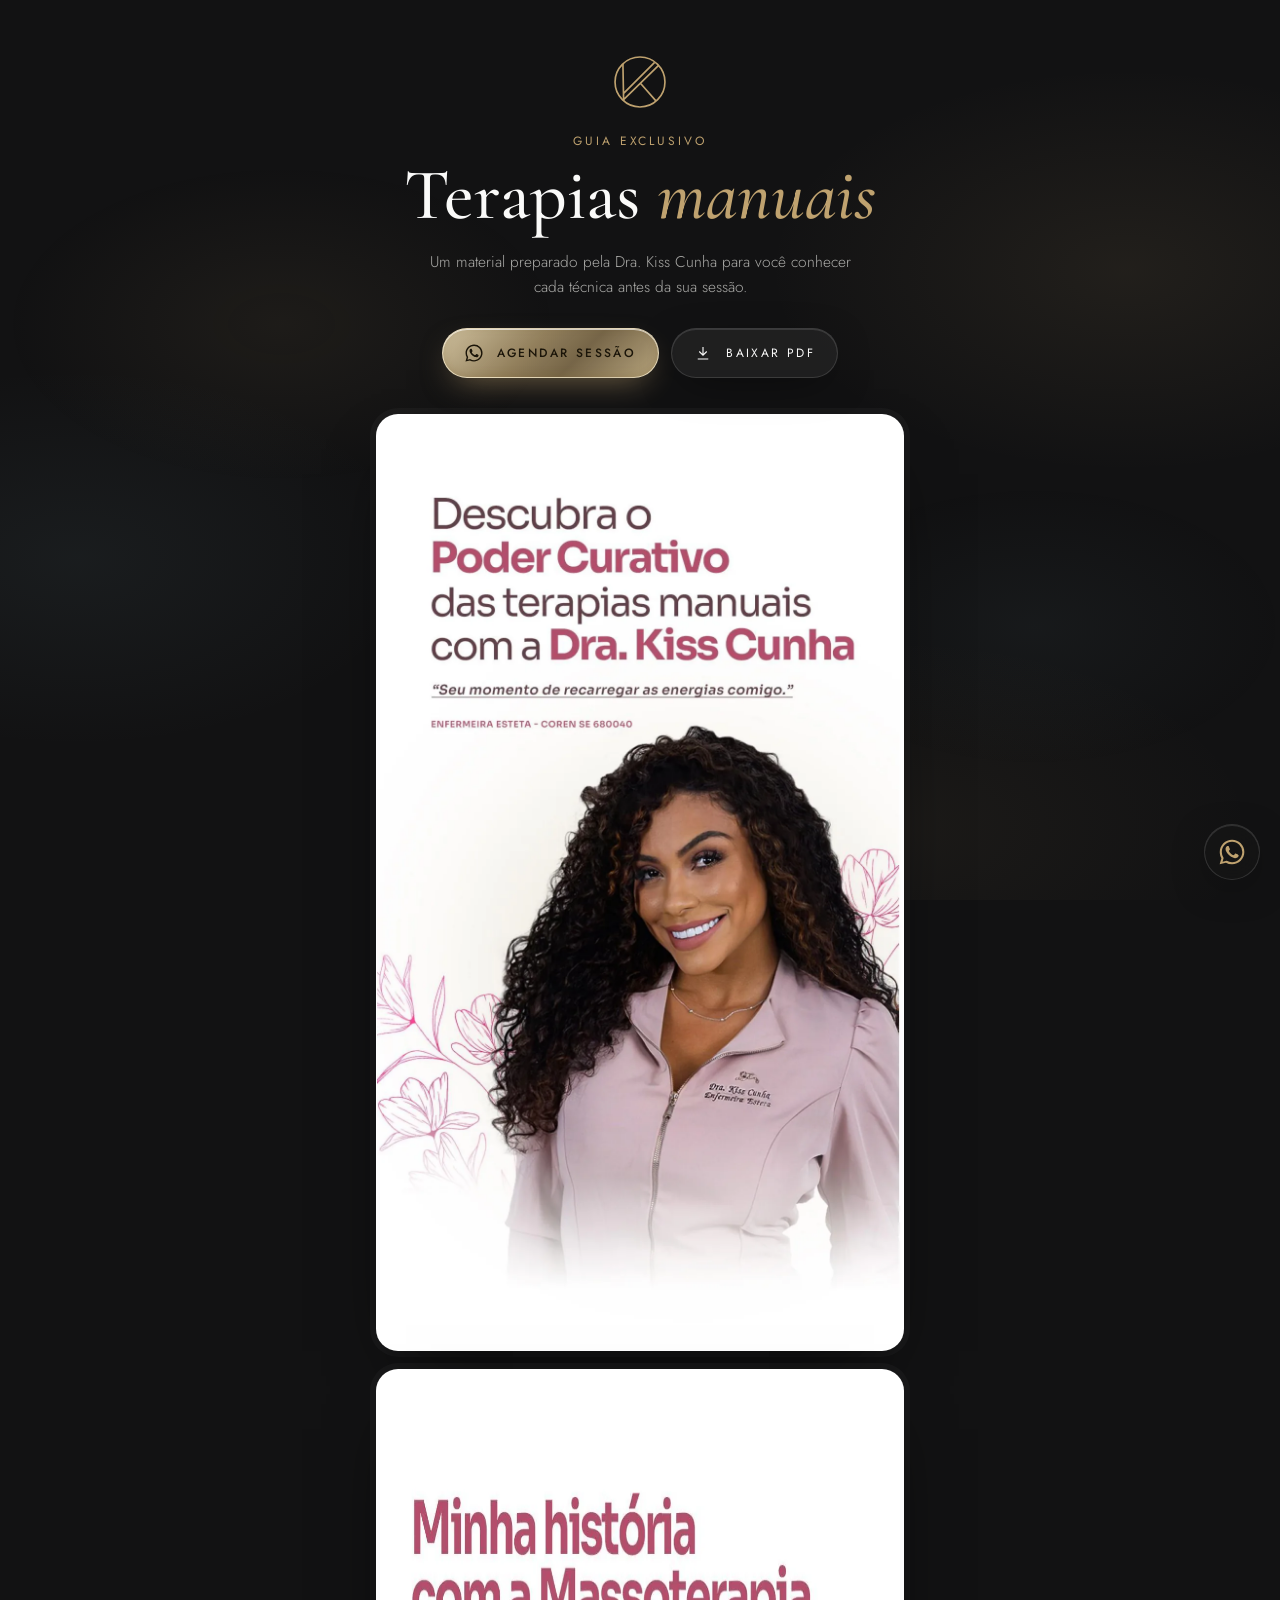
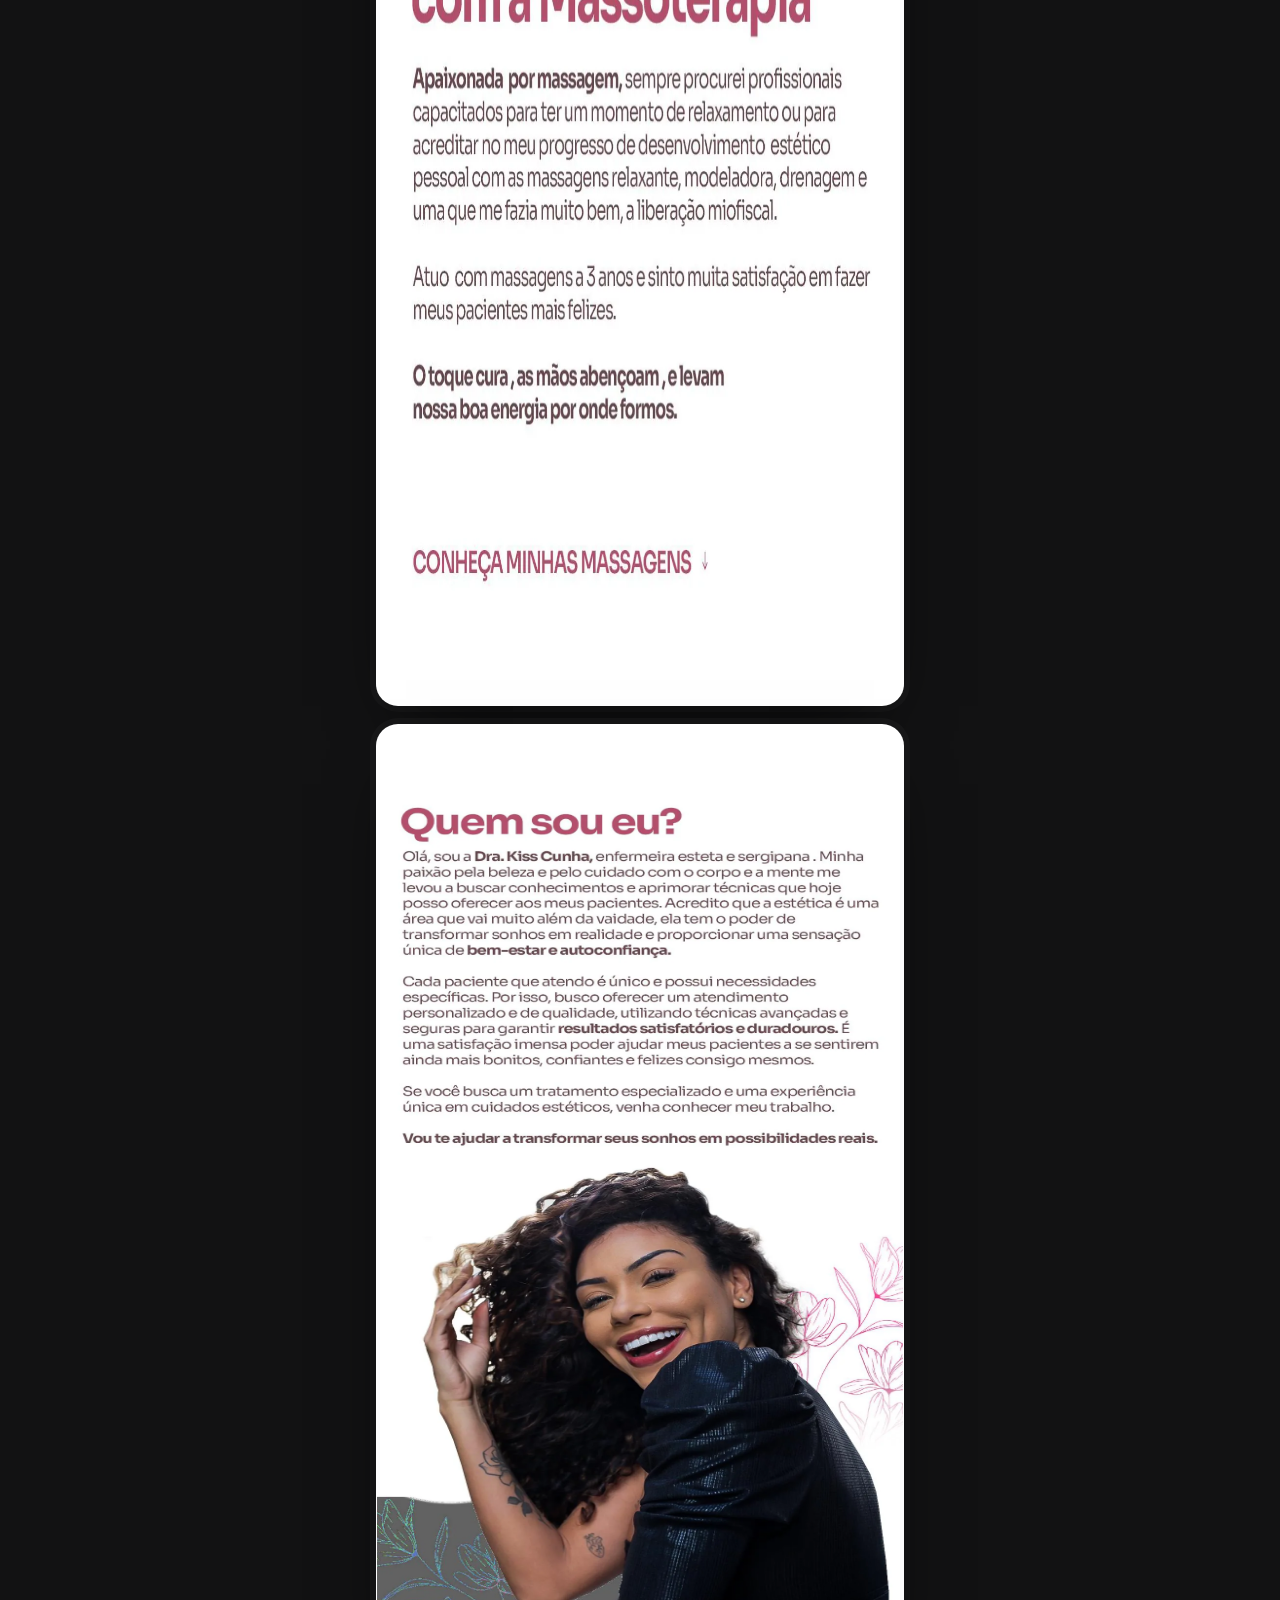
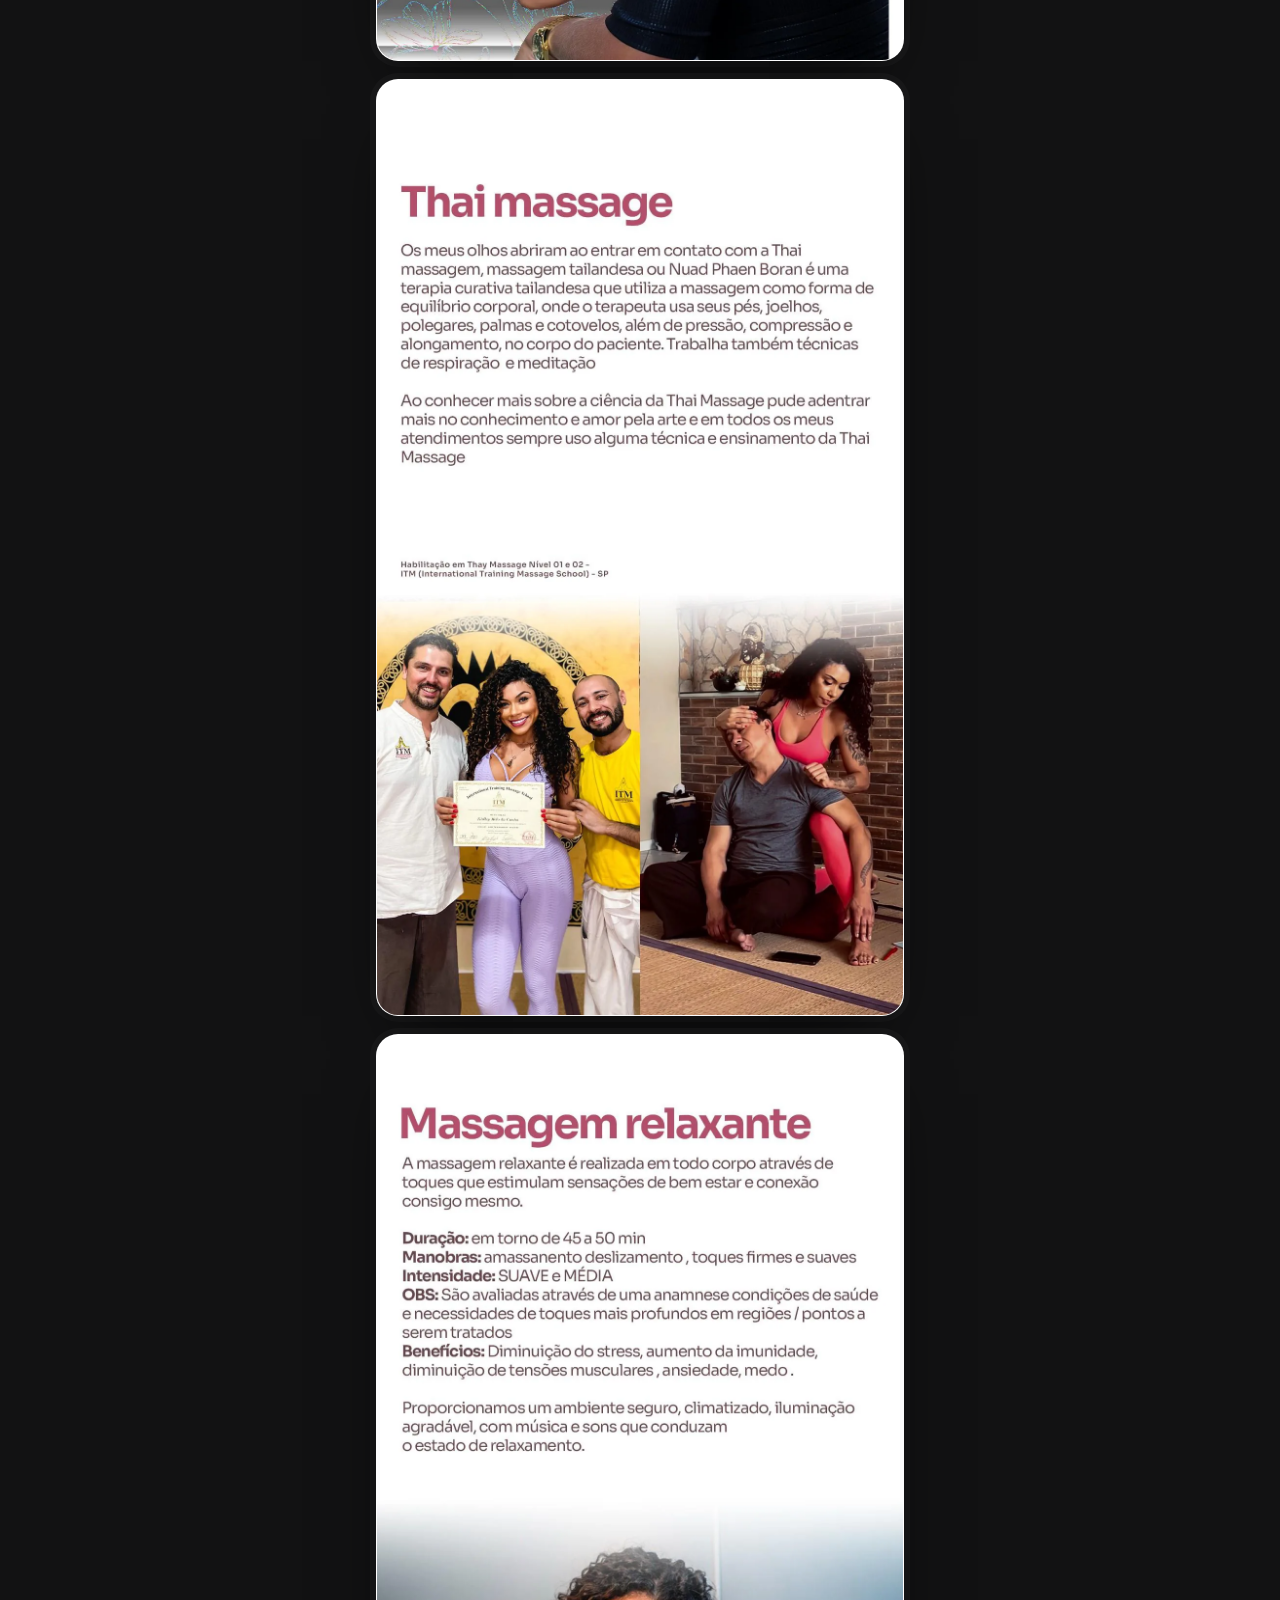
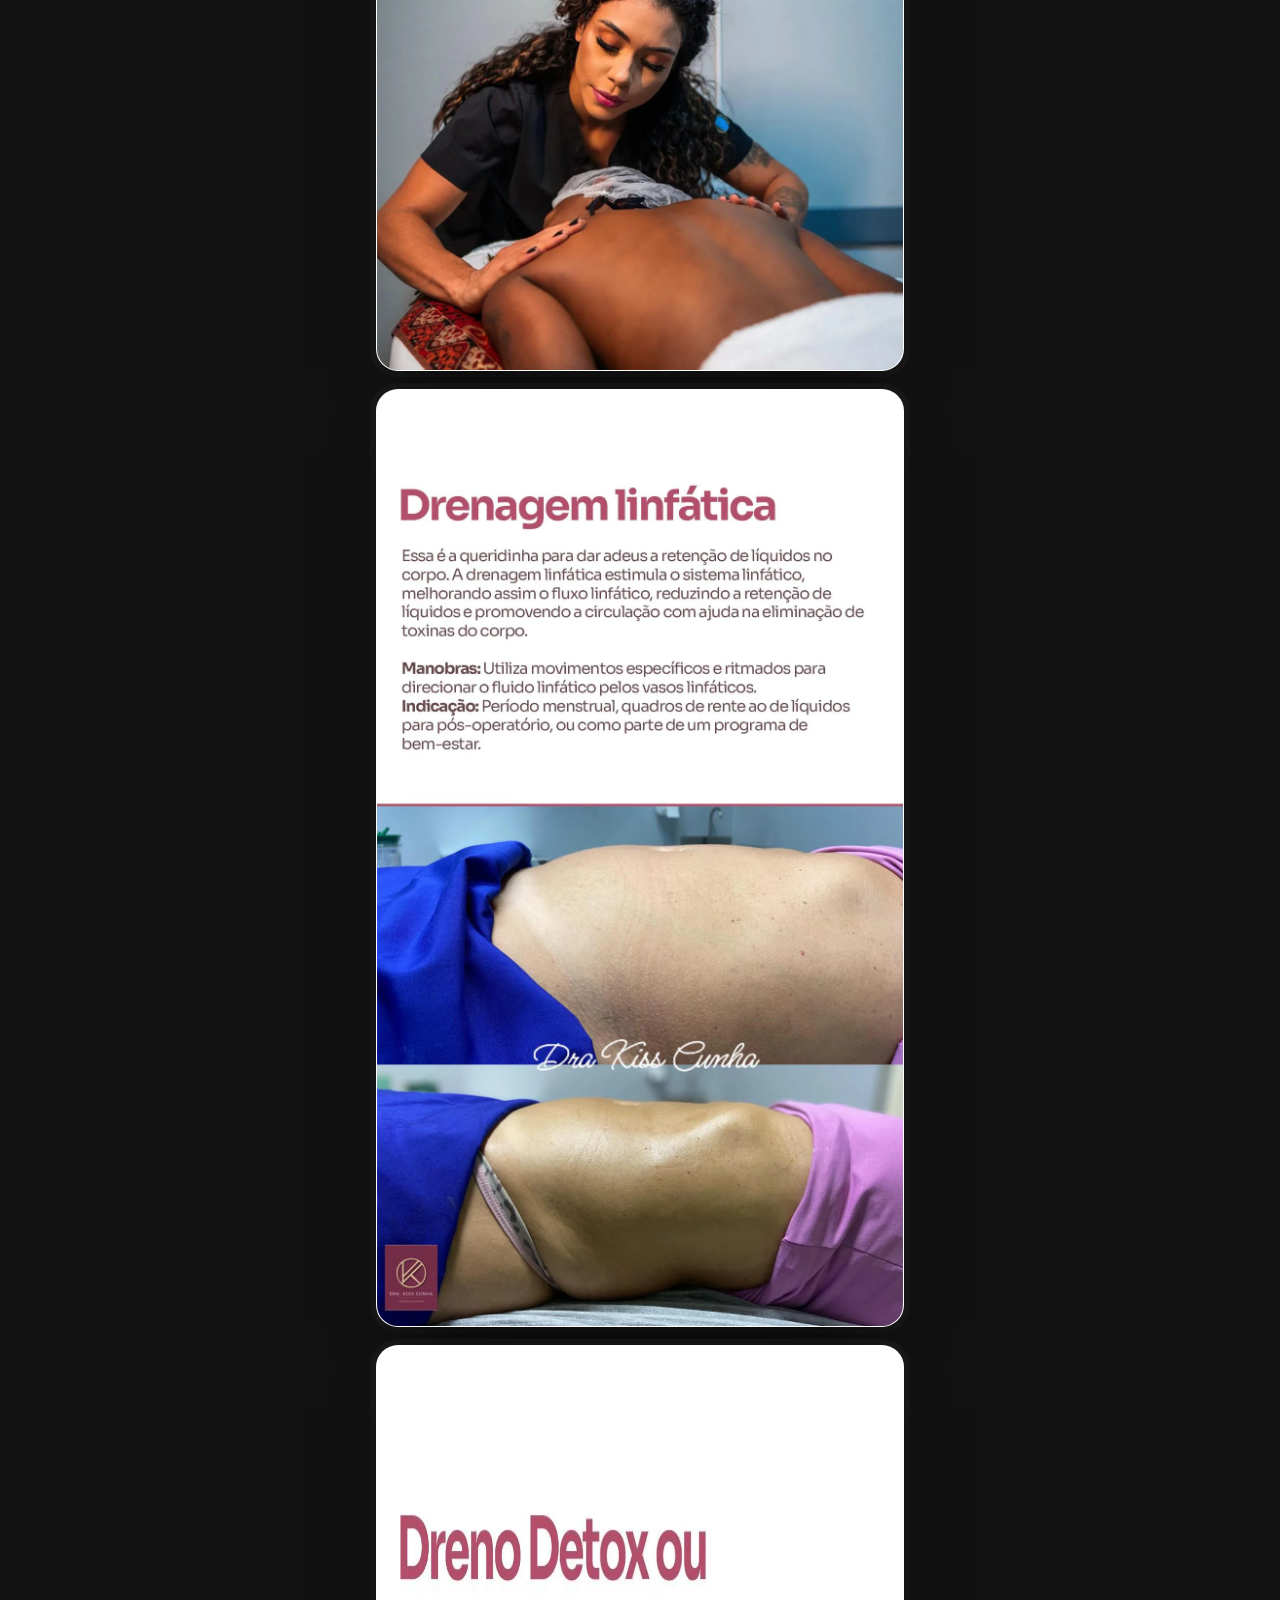
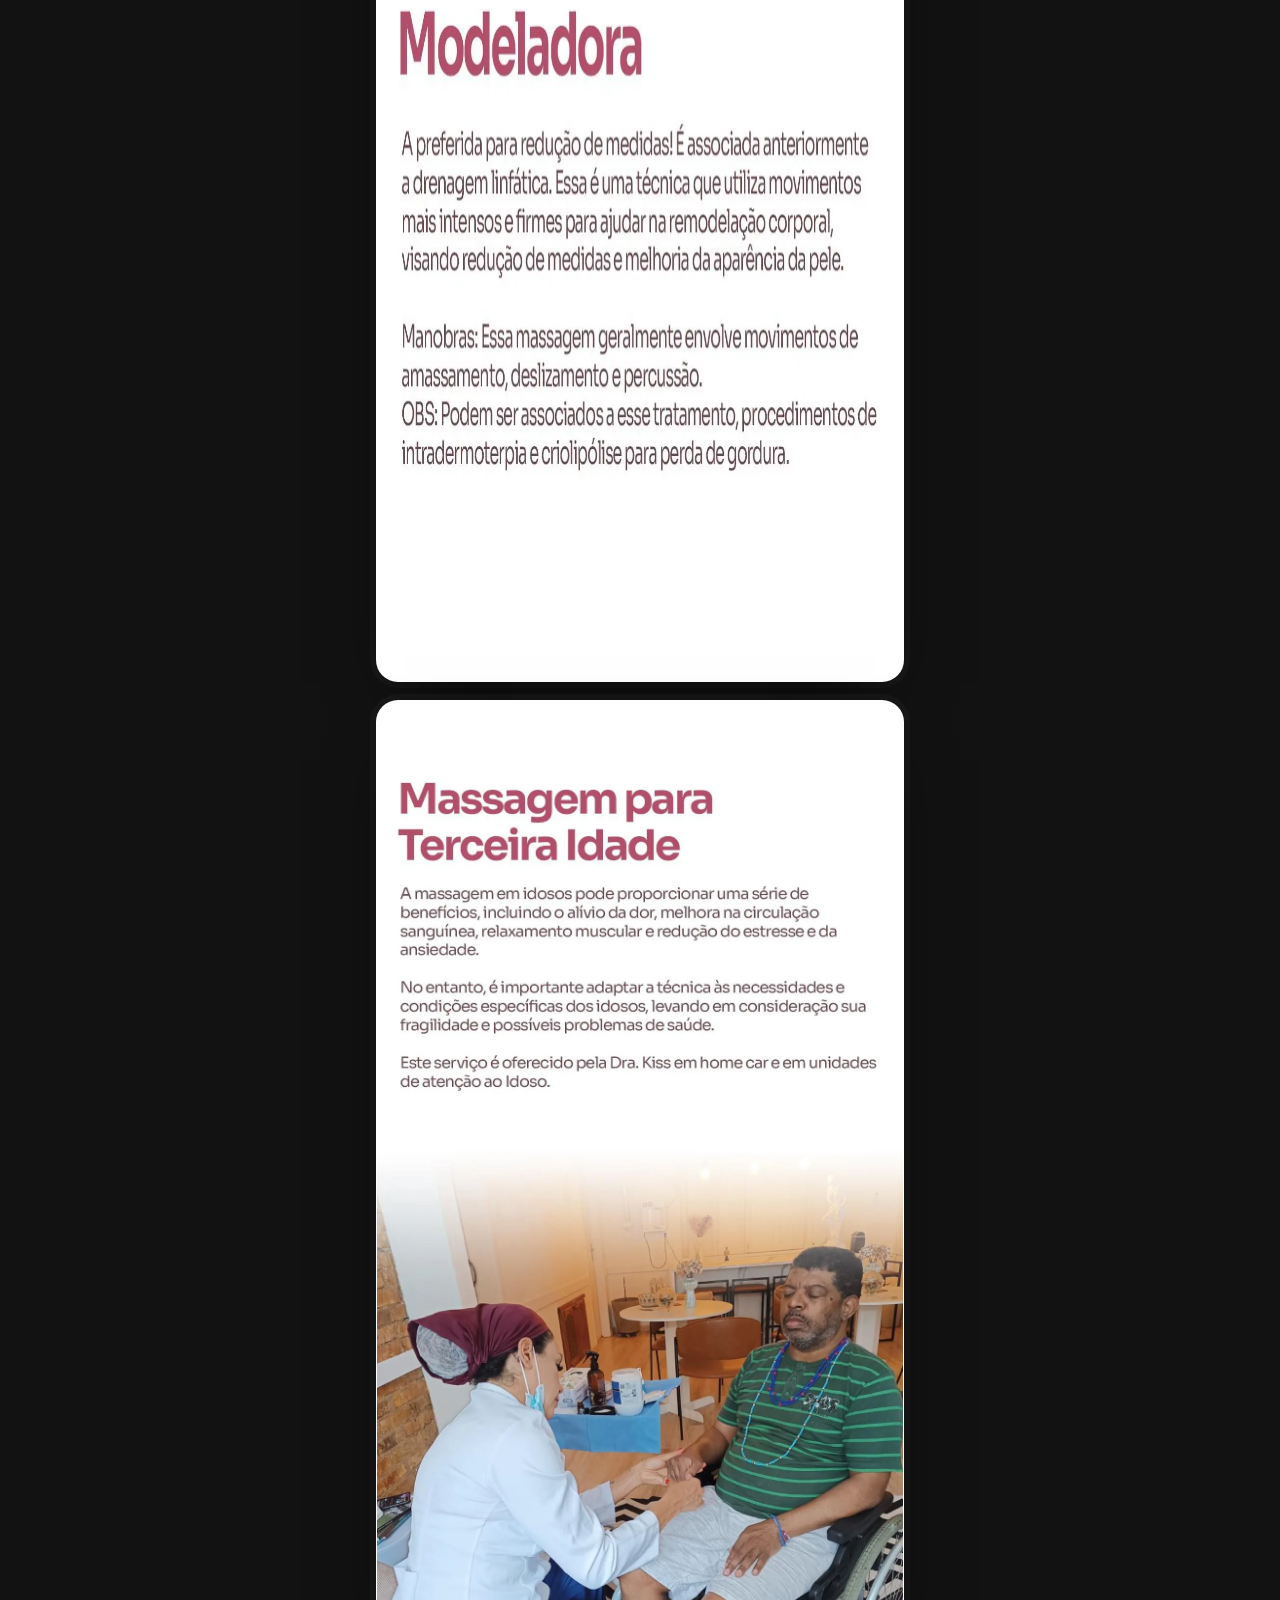
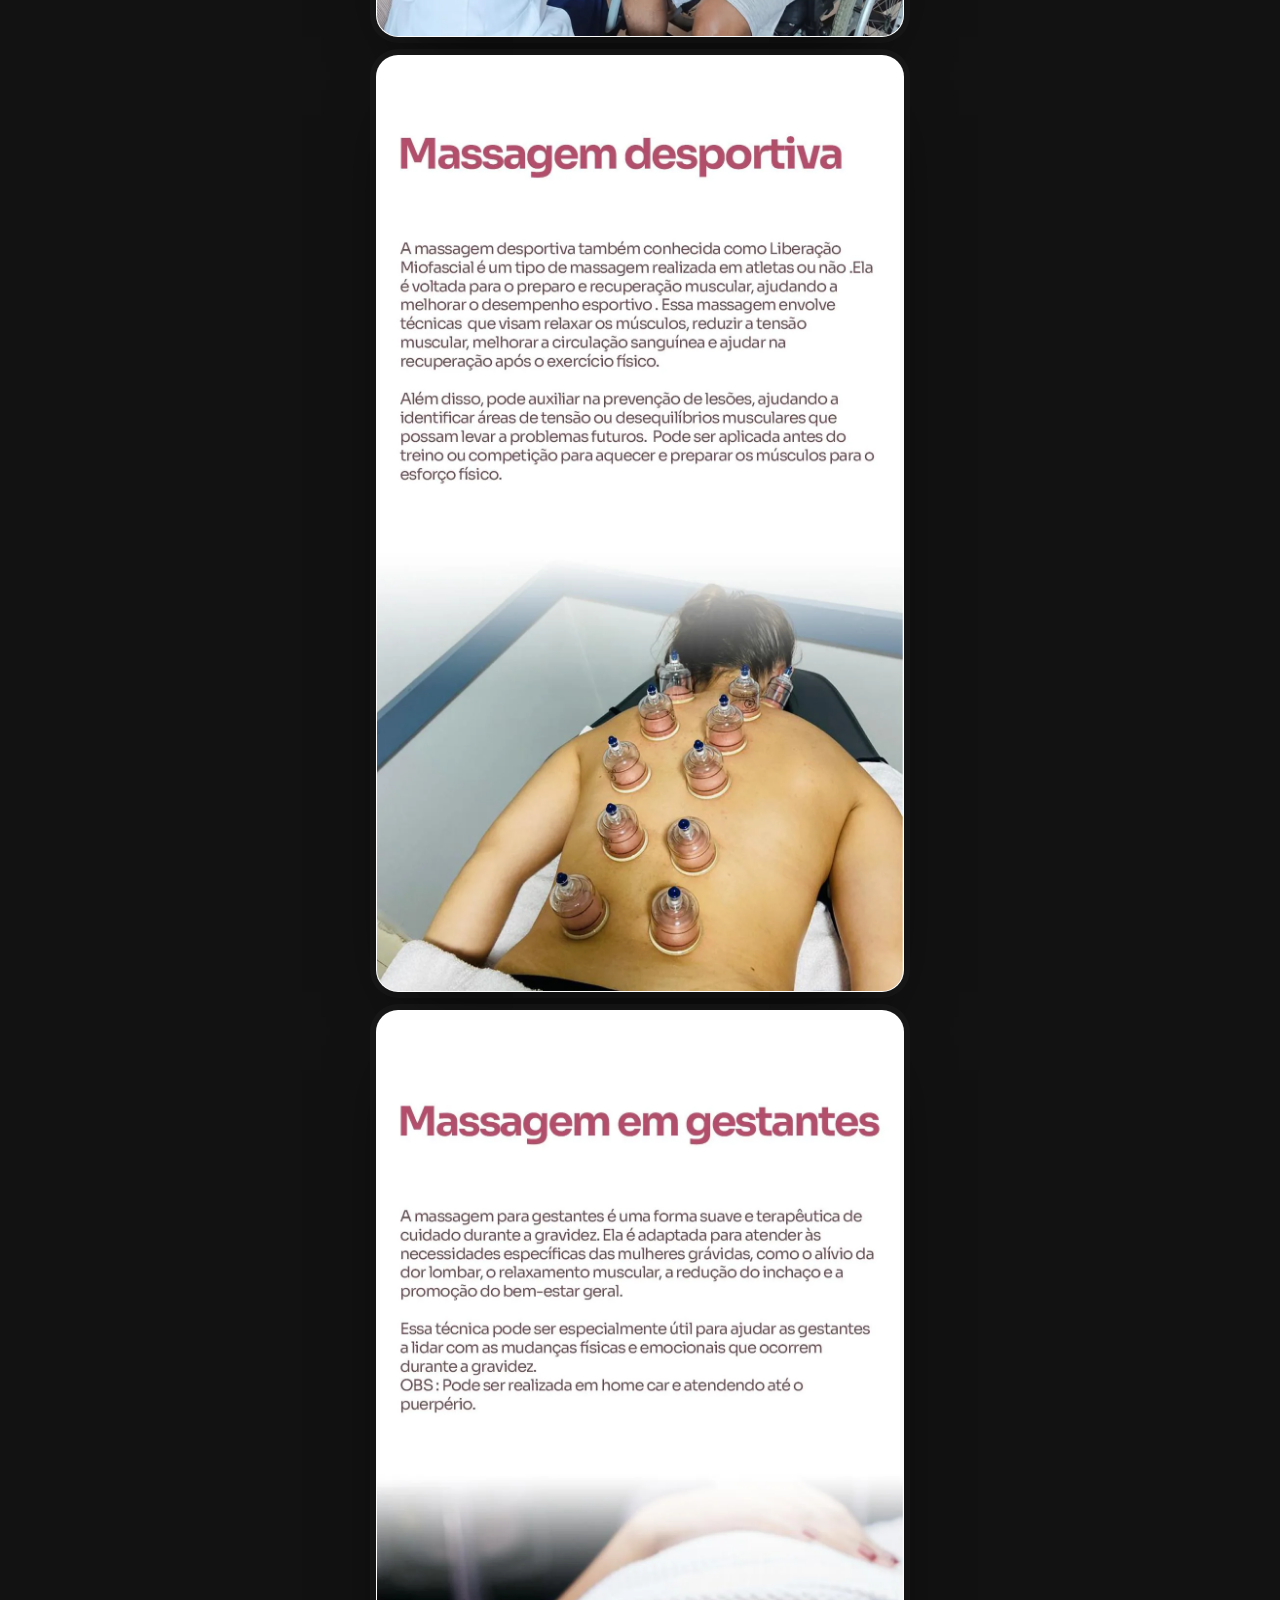
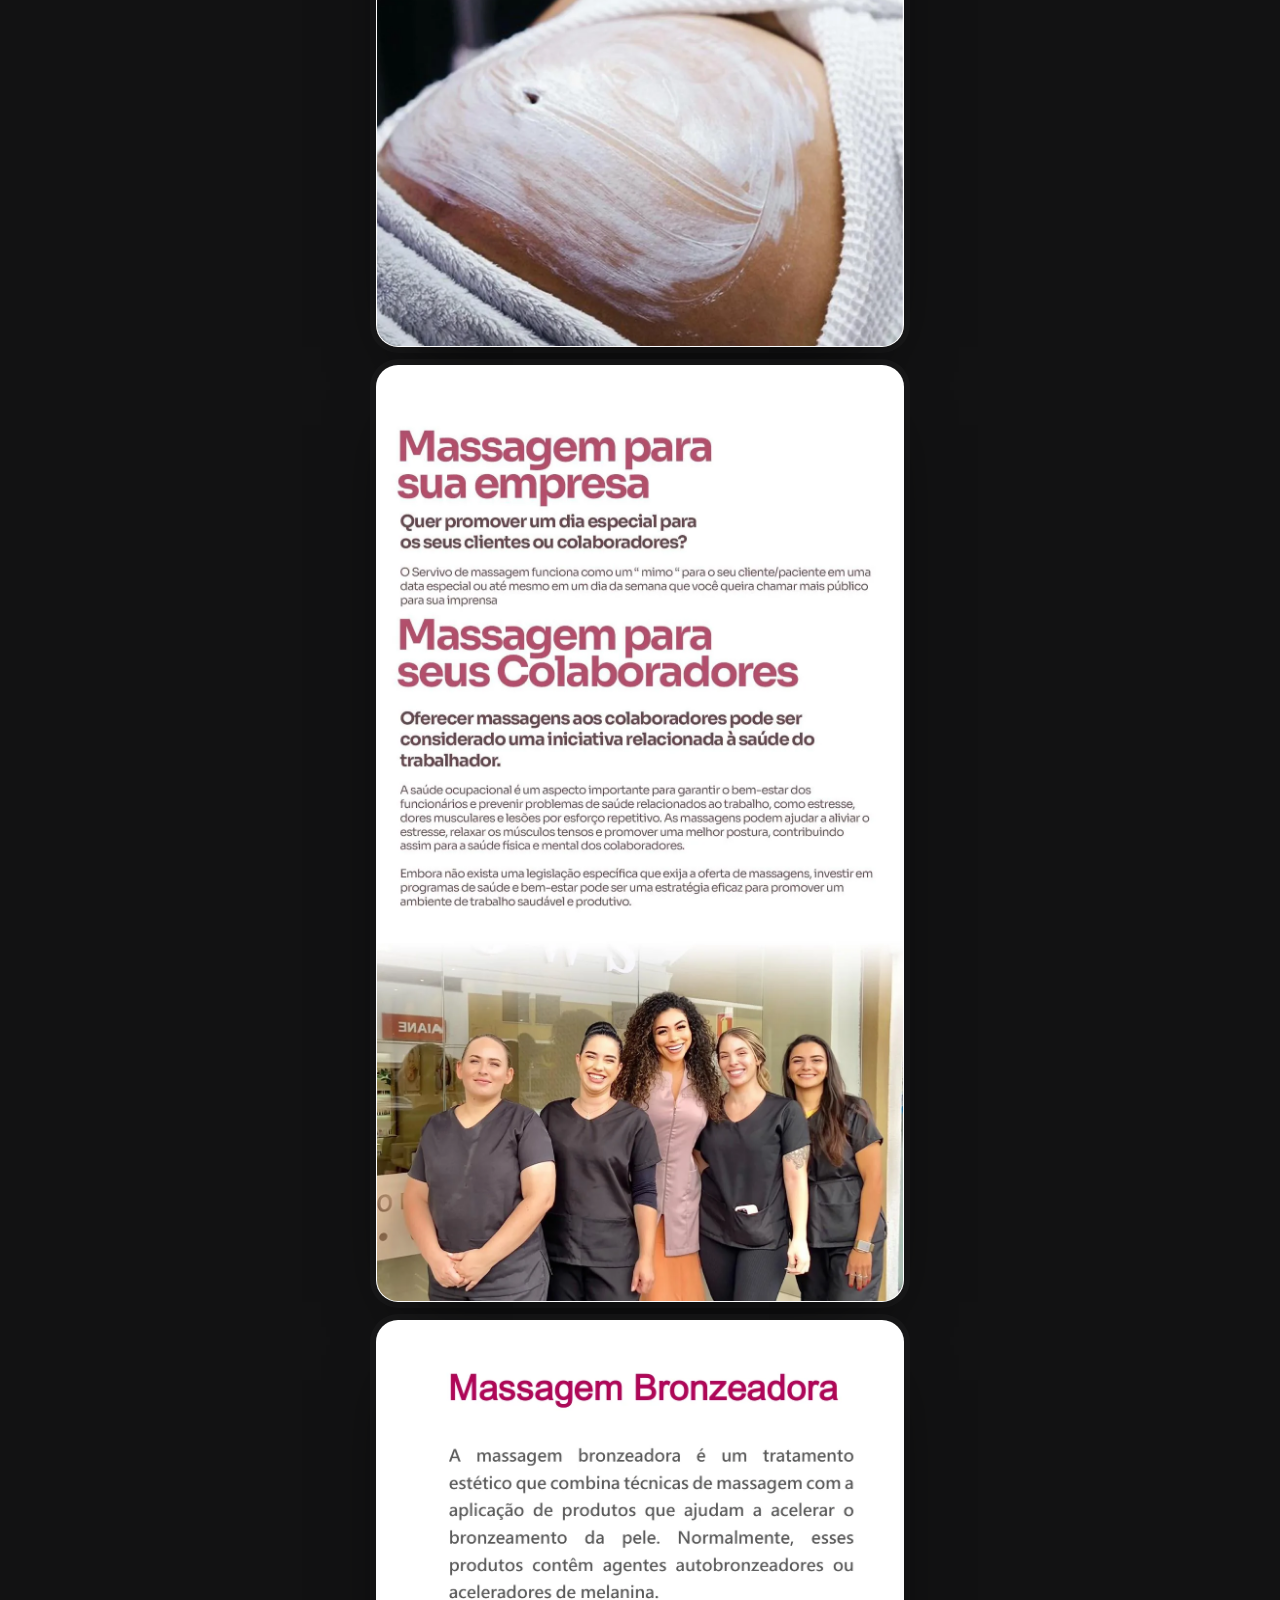
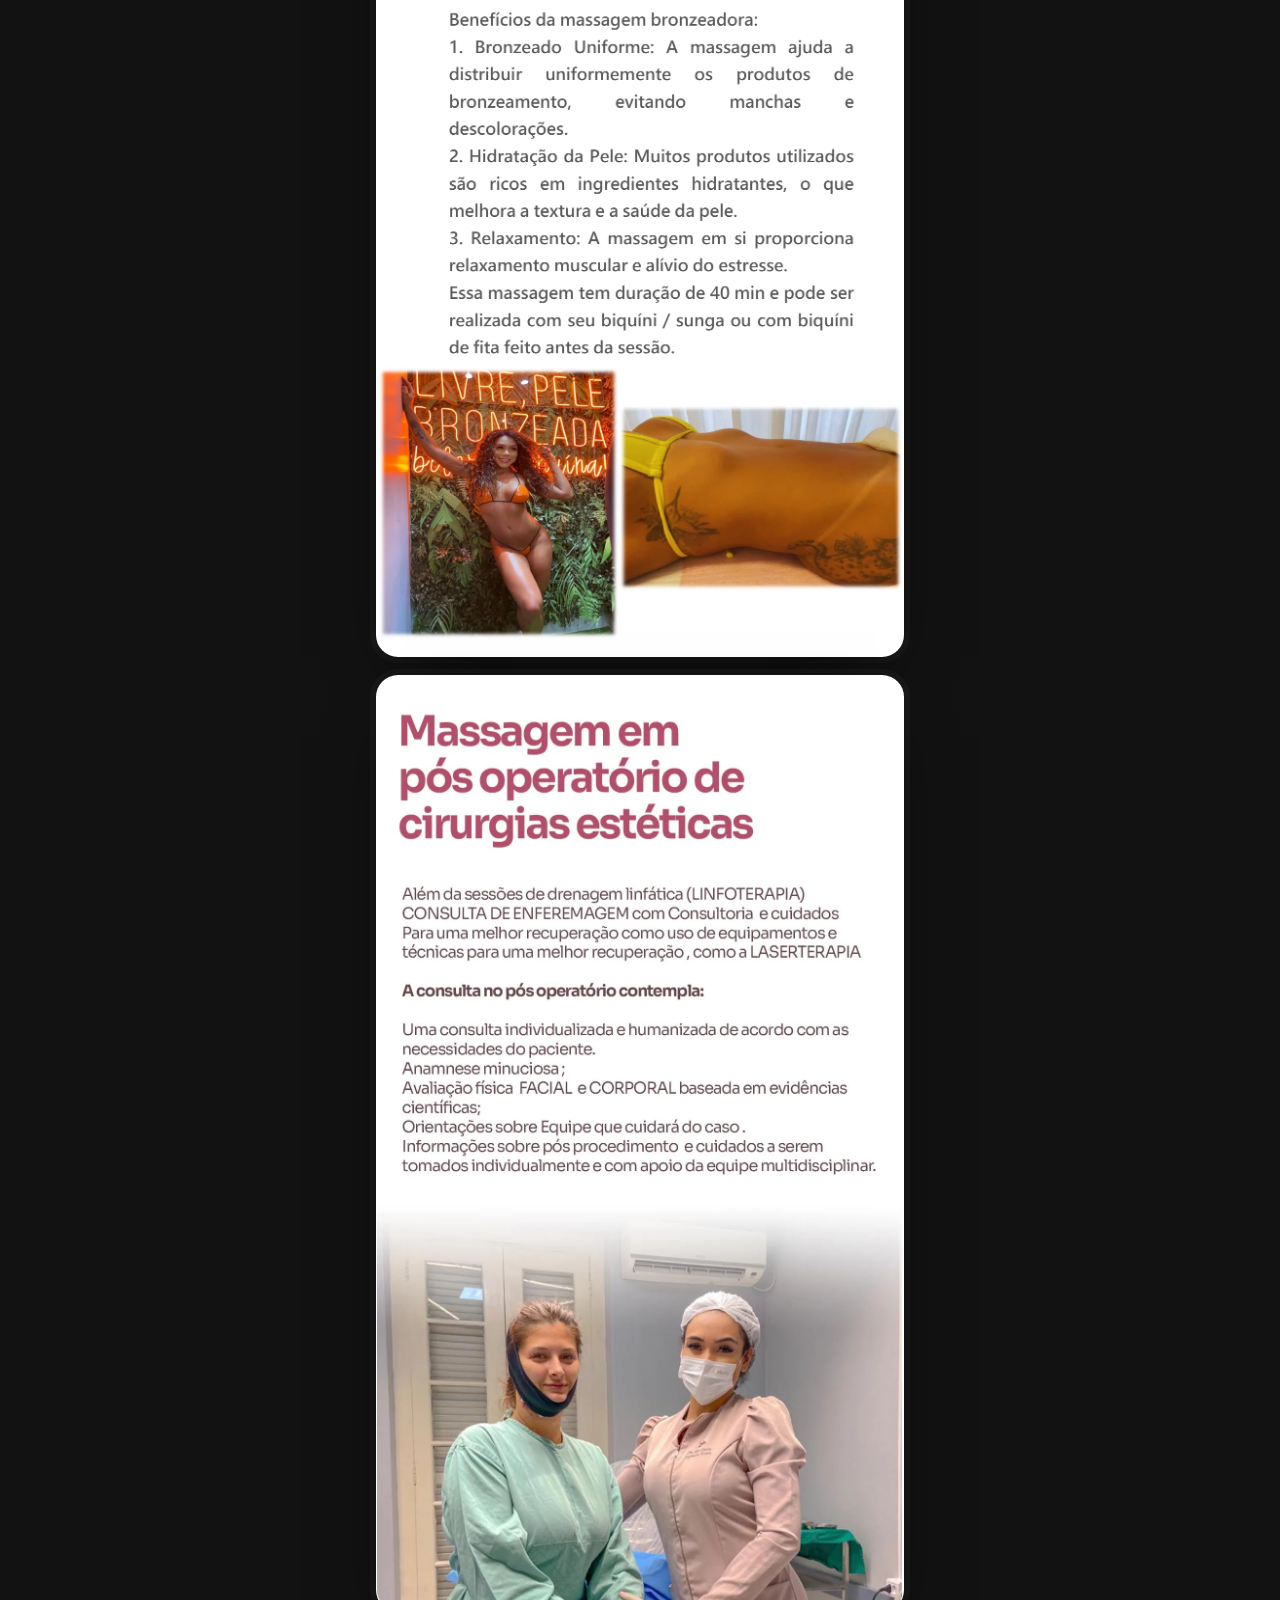
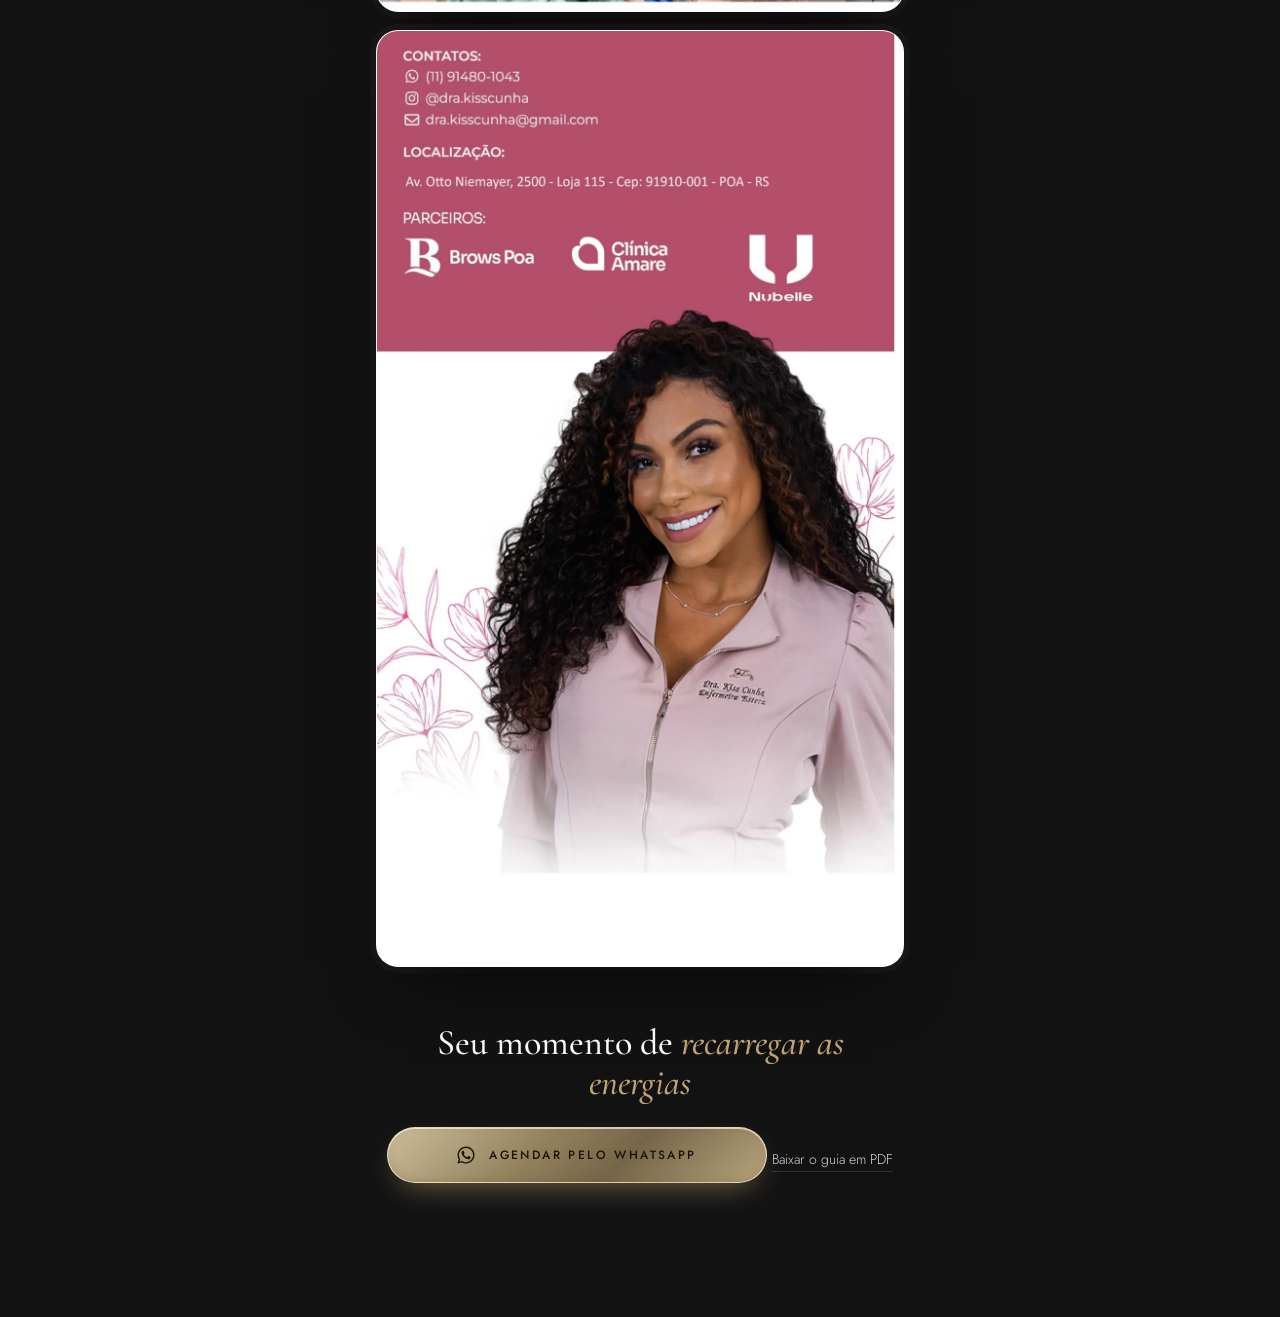
==== guia-terapias-s8estc/index.html @ c0617e52 "Página reservada do guia de terapias manuais, com capa própria para WhatsApp Co-Authored-By: Claude " ====
<!doctype html>
<html lang="pt-BR">
<head>
  <meta charset="utf-8">
  <meta name="viewport" content="width=device-width, initial-scale=1">
  <!-- Página reservada: só quem recebe o link acessa. Não aparece no menu nem no Google. -->
  <meta name="robots" content="noindex, nofollow, noarchive">
  <title>Terapias manuais | Dra. Kiss Cunha</title>
  <meta name="description" content="Guia exclusivo de terapias manuais da Dra. Kiss Cunha.">
  <meta name="theme-color" content="#121213">
  <meta property="og:type" content="article">
  <meta property="og:site_name" content="Dra. Kiss Cunha">
  <meta property="og:title" content="Terapias manuais · Guia exclusivo">
  <meta property="og:description" content="Descubra o poder curativo das terapias manuais com a Dra. Kiss Cunha.">
  <meta property="og:image" content="https://sttudioonze-sketch.github.io/kiss-cunha/guia-terapias-s8estc/capa-whatsapp.jpg">
  <meta property="og:image:width" content="1200">
  <meta property="og:image:height" content="630">
  <meta property="og:url" content="https://sttudioonze-sketch.github.io/kiss-cunha/guia-terapias-s8estc/">
  <meta property="og:locale" content="pt_BR">
  <meta name="twitter:card" content="summary_large_image">
  <link rel="icon" href="../img/icones/favicon.svg" type="image/svg+xml">
  <link rel="icon" href="../favicon.ico" sizes="any">
  <link rel="apple-touch-icon" href="../img/icones/apple-touch-icon.png">
  <link rel="preconnect" href="https://fonts.googleapis.com">
  <link rel="preconnect" href="https://fonts.gstatic.com" crossorigin>
  <link href="https://fonts.googleapis.com/css2?family=Cormorant+Garamond:ital,wght@0,500;1,500&family=Six+Caps&family=Jost:wght@300;400;500&display=swap" rel="stylesheet">
  <link rel="stylesheet" href="../css/site.css">
  <link rel="stylesheet" href="../css/guia.css">
</head>
<body class="guia">

<svg width="0" height="0" style="position:absolute" aria-hidden="true">
  <symbol id="k" viewBox="0 0 375 375" fill="none" stroke="currentColor">
    <circle cx="187.5" cy="187.5" r="180" stroke-width="12"/>
    <path stroke-width="12" d="m64.366 57.382 4.993 267.695M293.082 45.348 69.31 269.856M321.614 67.19 69.313 314.754m121.293-118.767 113.242 129.098"/>
  </symbol>
  <symbol id="wa" viewBox="0 0 24 24"><path fill="currentColor" d="M17.47 14.38c-.3-.15-1.75-.86-2.02-.96-.27-.1-.47-.15-.67.15-.2.3-.77.96-.94 1.16-.17.2-.35.22-.64.07-.3-.15-1.25-.46-2.38-1.47-.88-.78-1.47-1.75-1.64-2.05-.17-.3-.02-.46.13-.6.13-.14.3-.35.44-.52.15-.18.2-.3.3-.5.1-.2.05-.37-.02-.52-.08-.15-.67-1.6-.92-2.2-.24-.58-.49-.5-.67-.5h-.57c-.2 0-.52.07-.8.37-.27.3-1.04 1.02-1.04 2.48 0 1.46 1.07 2.88 1.21 3.08.15.2 2.1 3.2 5.08 4.49.71.3 1.26.49 1.7.63.71.22 1.36.19 1.87.12.57-.09 1.75-.72 2-1.41.25-.7.25-1.29.17-1.41-.07-.13-.27-.2-.57-.35M12.05 21.5h-.01a9.4 9.4 0 0 1-4.8-1.32l-.34-.2-3.57.94.95-3.48-.22-.36A9.4 9.4 0 0 1 2.6 12.05C2.6 6.85 6.84 2.6 12.05 2.6c2.52 0 4.89.99 6.67 2.77a9.37 9.37 0 0 1 2.76 6.68c0 5.2-4.24 9.45-9.43 9.45m8.03-17.48A11.3 11.3 0 0 0 12.05.7C5.8.7.7 5.8.7 12.05c0 2 .52 3.95 1.52 5.67L.6 23.4l5.8-1.52a11.3 11.3 0 0 0 5.64 1.44h.01c6.25 0 11.35-5.1 11.35-11.35 0-3.03-1.18-5.88-3.32-8.03"/></symbol>
  <symbol id="baixar" viewBox="0 0 24 24" fill="none" stroke="currentColor" stroke-width="1.5"><path d="M12 4v11m-5-5 5 5 5-5M5 20h14"/></symbol>
</svg>

<main class="gd">
  <header class="gd-topo">
    <svg class="gd-topo__k"><use href="#k"/></svg>
    <p class="kicker">Guia exclusivo</p>
    <h1 class="gd-titulo">Terapias <em>manuais</em></h1>
    <p class="gd-sub">Um material preparado pela Dra. Kiss Cunha para você conhecer cada técnica antes da sua sessão.</p>
    <div class="gd-acoes">
      <a class="btn-linha btn-ouro" href="#" data-wa="gostaria de agendar uma sessão de terapia manual"><svg><use href="#wa"/></svg>Agendar sessão</a>
      <a class="btn-linha" href="terapias-manuais-dra-kiss-cunha.pdf" download><svg><use href="#baixar"/></svg>Baixar PDF</a>
    </div>
  </header>

  <section class="gd-paginas" aria-label="Guia de terapias manuais">
    <figure class="gd-pag"><img src="paginas/p01.webp" width="1080" height="1920" alt="Capa: Descubra o poder curativo das terapias manuais com a Dra. Kiss Cunha"></figure>
    <figure class="gd-pag"><img src="paginas/p02.webp" width="1080" height="1920" loading="lazy" alt="Minha história com a massoterapia"></figure>
    <figure class="gd-pag"><img src="paginas/p03.webp" width="1080" height="1920" loading="lazy" alt="Quem sou eu"></figure>
    <figure class="gd-pag"><img src="paginas/p04.webp" width="1080" height="1920" loading="lazy" alt="Thai massage"></figure>
    <figure class="gd-pag"><img src="paginas/p05.webp" width="1080" height="1920" loading="lazy" alt="Massagem relaxante"></figure>
    <figure class="gd-pag"><img src="paginas/p06.webp" width="1080" height="1920" loading="lazy" alt="Drenagem linfática"></figure>
    <figure class="gd-pag"><img src="paginas/p07.webp" width="1080" height="1920" loading="lazy" alt="Dreno detox ou modeladora"></figure>
    <figure class="gd-pag"><img src="paginas/p08.webp" width="1080" height="1920" loading="lazy" alt="Massagem para terceira idade"></figure>
    <figure class="gd-pag"><img src="paginas/p09.webp" width="1080" height="1920" loading="lazy" alt="Massagem desportiva"></figure>
    <figure class="gd-pag"><img src="paginas/p10.webp" width="1080" height="1920" loading="lazy" alt="Massagem em gestantes"></figure>
    <figure class="gd-pag"><img src="paginas/p11.webp" width="1080" height="1920" loading="lazy" alt="Massagem para sua empresa e seus colaboradores"></figure>
    <figure class="gd-pag"><img src="paginas/p12.webp" width="1080" height="1920" loading="lazy" alt="Massagem bronzeadora"></figure>
    <figure class="gd-pag"><img src="paginas/p13.webp" width="1080" height="1920" loading="lazy" alt="Massagem em pós-operatório de cirurgias estéticas"></figure>
    <figure class="gd-pag"><img src="paginas/p14.webp" width="1080" height="1920" loading="lazy" alt="Contatos, localização e parceiros"></figure>
  </section>

  <footer class="gd-fim">
    <p class="gd-fim__frase">Seu momento de <em>recarregar as energias</em></p>
    <a class="btn-linha btn-ouro btn-grande" href="#" data-wa="gostaria de agendar uma sessão de terapia manual"><svg><use href="#wa"/></svg>Agendar pelo WhatsApp</a>
    <a class="gd-link" href="terapias-manuais-dra-kiss-cunha.pdf" download>Baixar o guia em PDF</a>
    <p class="gd-cred"><a href="../">Dra. Kiss Cunha</a> · Estética avançada &amp; terapias manuais</p>
  </footer>
</main>

<a class="wa-flutua" href="#" data-wa="gostaria de agendar uma sessão de terapia manual" aria-label="Agendar pelo WhatsApp"><svg><use href="#wa"/></svg></a>

<script src="../js/efeitos.js"></script>
<script>
  // WhatsApp com a mensagem de cada botão
  document.querySelectorAll("[data-wa]").forEach((a) => {
    a.href = "https://wa.me/5511914801043?text=" + encodeURIComponent("Olá Kiss, " + a.dataset.wa + "!");
    a.target = "_blank";
    a.rel = "noopener";
  });
</script>
</body>
</html>
---- css/site.css ----
:root{
  --preto:#121213;
  --preto-2:#0C0C0D;
  --carvao:#2F2F2E;
  --ouro:#BFA26F;
  --cinza:#D3D3CF;
  --off:#FAFAF9;
  --txt:rgba(211,211,207,.78);
  --linha:rgba(191,162,111,.22);
  --linha-2:rgba(211,211,207,.1);
  --display:"Cormorant Garamond",Didot,"Times New Roman",serif;
  --corpo:"Jost",system-ui,sans-serif;
  --script:"Pinyon Script",cursive;
  --gut:clamp(16px,3.4vw,56px);
  --max:1240px;
  --glass:rgba(255,255,255,.055);
  --glass-2:rgba(255,255,255,.09);
  --glass-borda:rgba(255,255,255,.13);
  --glass-brilho:inset 0 1px 0 rgba(255,255,255,.12),0 10px 40px -12px rgba(0,0,0,.55);
  --blur:blur(18px) saturate(150%);
}
*,*::before,*::after{box-sizing:border-box}
html{scroll-behavior:smooth;scroll-padding-top:80px}
html,body{margin:0}
body{overflow-x:clip}
body{background:
  radial-gradient(40% 32% at 88% 30%,rgba(191,162,111,.09),transparent 70%),
  radial-gradient(38% 30% at 6% 62%,rgba(126,165,177,.07),transparent 70%),
  radial-gradient(40% 30% at 70% 92%,rgba(191,162,111,.06),transparent 70%),
  var(--preto) fixed;background-attachment:fixed;color:var(--off);font:300 16px/1.65 var(--corpo);-webkit-font-smoothing:antialiased}
img{display:block;max-width:100%;height:auto}
a{color:inherit;text-decoration:none}
p{margin:0 0 1em}
b{font-weight:500;color:var(--off)}
h1,h2,h3,h4{margin:0;font-weight:500}
h2{font:500 clamp(38px,4.4vw,62px)/1.05 var(--display);letter-spacing:-.005em;color:var(--off);margin-bottom:26px}
h1 em,h2 em,.frase em{font-style:italic;color:var(--ouro)}
:focus-visible{outline:1px solid var(--ouro);outline-offset:4px}

.kicker{font:400 12px/1.2 var(--corpo);letter-spacing:.24em;text-transform:uppercase;color:var(--ouro);margin-bottom:20px}
.rotulo{font:500 11px/1.2 var(--corpo);letter-spacing:.22em;text-transform:uppercase;color:var(--ouro);margin:18px 0 8px}

/* botões */
.btn-linha,.btn-cheio,.pill{display:inline-flex;align-items:center;gap:14px;font:400 12px/1 var(--corpo);letter-spacing:.2em;text-transform:uppercase;
  transition:background .25s,color .25s,border-color .25s}
.btn-linha{padding:15px 22px;border:1px solid var(--linha);color:var(--off)}
.btn-linha:hover{border-color:var(--ouro);background:rgba(191,162,111,.08)}
.btn-cheio{padding:17px 26px;background:var(--ouro);color:var(--preto);font-weight:500}
.btn-cheio:hover{background:#D2B98A}
.btn-linha svg,.btn-cheio svg{width:18px;height:18px}
.pill{padding:14px 22px;border:1px solid rgba(191,162,111,.55);border-radius:999px;color:var(--off)}
.pill:hover{background:var(--ouro);color:var(--preto);border-color:var(--ouro)}
.estrela{font-size:13px;color:var(--ouro)}
.pill:hover .estrela{color:var(--preto)}
.assinatura{font:400 clamp(34px,3vw,46px)/1 var(--script);color:var(--ouro);margin:26px 0 0}

/* ---------- NAV ---------- */
.nav{position:fixed;top:0;left:0;right:0;z-index:40;transition:background .3s,border-color .3s,backdrop-filter .3s;border-bottom:1px solid transparent}
.nav.rolou{background:rgba(18,18,19,.86);backdrop-filter:blur(12px);-webkit-backdrop-filter:blur(12px);border-color:var(--linha-2)}
.nav__in{max-width:calc(var(--max) + 2*var(--gut));margin:auto;padding:16px var(--gut);display:flex;align-items:center;justify-content:space-between;gap:24px}
.marca{display:flex;align-items:center;gap:12px;color:var(--ouro)}
.marca__k{width:38px;height:38px;flex:none}
.marca__nome{font:500 20px/1 var(--display);letter-spacing:.06em;text-transform:uppercase;color:var(--off)}
.marca__nome small{display:block;font:400 10px/1.3 var(--corpo);letter-spacing:.22em;color:var(--txt);margin-top:5px}
.menu{display:flex;align-items:center;gap:34px}
.menu a:not(.btn-linha){position:relative;font:400 12px var(--corpo);letter-spacing:.2em;text-transform:uppercase;color:var(--cinza);transition:color .2s}
.menu a:not(.btn-linha):hover,.menu a.ativo{color:var(--off)}
.menu a.ativo::after{content:"";position:absolute;left:50%;bottom:-10px;width:4px;height:4px;border-radius:50%;background:var(--ouro);transform:translateX(-50%)}
.nav__cta{padding:12px 18px}
.nav__cta svg{width:14px;height:14px}
.menu-btn{display:none;background:none;border:0;width:44px;height:44px;padding:12px 9px;cursor:pointer}
.menu-btn span{display:block;height:1px;background:var(--off);margin:7px 0;transition:transform .25s}

/* ---------- HERO ---------- */
.hero{position:relative;height:100vh;height:100svh;min-height:720px;max-height:1100px;overflow:hidden;isolation:isolate;
  background:#020203}
.hero::before{content:"";position:absolute;inset:0;z-index:5;pointer-events:none;opacity:.07;mix-blend-mode:overlay;
  background-image:url("data:image/svg+xml,%3Csvg xmlns='http://www.w3.org/2000/svg' width='160' height='160'%3E%3Cfilter id='n'%3E%3CfeTurbulence type='fractalNoise' baseFrequency='.9' numOctaves='2' stitchTiles='stitch'/%3E%3C/filter%3E%3Crect width='100%25' height='100%25' filter='url(%23n)'/%3E%3C/svg%3E")}
.hero::after{content:"";position:absolute;inset:auto 0 0;height:42%;z-index:3;pointer-events:none;
  background:linear-gradient(to top,var(--preto) 4%,rgba(18,18,19,.75) 38%,transparent)}
.hero__fundo,.hero__foto{position:absolute;bottom:0;left:50%;height:100%;aspect-ratio:2/3;transform:translateX(-50%)}
.hero__fundo img,.hero__foto img{width:100%;height:100%;object-fit:cover}
.hero__fundo{z-index:0;
  -webkit-mask-image:linear-gradient(90deg,transparent 2%,rgba(0,0,0,.55) 18%,#000 34%,#000 66%,rgba(0,0,0,.55) 82%,transparent 98%);
          mask-image:linear-gradient(90deg,transparent 2%,rgba(0,0,0,.55) 18%,#000 34%,#000 66%,rgba(0,0,0,.55) 82%,transparent 98%)}
.hero__foto{z-index:2}
.hero__nome{position:absolute;z-index:1;left:0;right:0;top:clamp(116px,16vh,180px);margin:0;display:flex;justify-content:center;gap:.5em;
  font:400 clamp(160px,30vw,640px)/.8 "Six Caps",var(--display);letter-spacing:.04em;text-transform:uppercase;white-space:nowrap;
  color:var(--ouro);
  background:linear-gradient(100deg,#7d6236 0%,#b99a63 18%,#f1dfb3 34%,#c8ab74 46%,#8e7143 62%,#d8bd87 80%,#9a7d49 100%);
  background-size:240% 100%;background-position:0% 0;-webkit-background-clip:text;background-clip:text;-webkit-text-fill-color:transparent;
  filter:drop-shadow(0 0 28px rgba(191,162,111,.16)) drop-shadow(0 2px 1px rgba(0,0,0,.35))}
.hero__esq{position:absolute;z-index:4;left:var(--nome-x,var(--gut));bottom:clamp(56px,12vh,130px);max-width:min(380px,28vw)}
.hero__esq h1{margin:0 0 30px;font:500 clamp(30px,3vw,46px)/1.08 var(--display);color:var(--off)}
.hero__dir{position:absolute;z-index:4;right:var(--gut);bottom:clamp(48px,11vh,120px);width:min(290px,24vw)}
.hero__dir p{margin:0 0 30px;font-size:15px;line-height:1.65;color:var(--txt)}
.hero__wa{display:flex;align-items:center;justify-content:space-between;gap:16px;font:400 12px/1.5 var(--corpo);letter-spacing:.2em;text-transform:uppercase}
.circulo{flex:none;width:54px;height:54px;border:1px solid rgba(191,162,111,.55);border-radius:50%;display:grid;place-items:center;transition:background .25s,color .25s}
.circulo svg{width:22px;height:22px}
.hero__wa:hover .circulo{background:var(--ouro);color:var(--preto)}
.hero__selo{position:absolute;left:73%;top:59%;border-radius:50%;background:rgba(18,18,19,.28);border:1px solid var(--glass-borda);-webkit-backdrop-filter:var(--blur);backdrop-filter:var(--blur);box-shadow:var(--glass-brilho)}
.rolar{position:absolute;z-index:4;left:50%;bottom:22px;transform:translateX(-50%);display:flex;flex-direction:column;align-items:center;gap:10px;
  font:400 10px var(--corpo);letter-spacing:.3em;text-transform:uppercase;color:var(--txt)}
.rolar span{width:1px;height:38px;background:linear-gradient(var(--ouro),transparent);animation:pinga 2.2s ease-in-out infinite}
@keyframes pinga{0%{transform:scaleY(0);transform-origin:top}45%{transform:scaleY(1);transform-origin:top}55%{transform:scaleY(1);transform-origin:bottom}100%{transform:scaleY(0);transform-origin:bottom}}

/* selo giratório */
.selo{width:118px;height:118px;display:grid;place-items:center;color:var(--ouro)}
.selo>*{grid-area:1/1}
.selo__txt{width:100%;height:100%;animation:gira 26s linear infinite;overflow:visible}
.selo__txt text{font:400 9.4px var(--corpo);letter-spacing:.24em;text-transform:uppercase;fill:currentColor}
.selo__k{width:40px;height:40px}
@keyframes gira{to{transform:rotate(360deg)}}

/* ---------- PILARES ---------- */
.pilares{padding:0 var(--gut);position:relative;z-index:6;margin-top:-10px}
.pilares__lista{max-width:var(--max);margin:auto;list-style:none;padding:0;display:grid;grid-template-columns:repeat(4,1fr);
  border:1px solid var(--linha-2);background:rgba(12,12,13,.7)}
.pilares__lista li{display:flex;align-items:center;gap:18px;padding:30px 28px}
.pilares__lista li+li{border-left:1px solid var(--linha-2)}
.pilares__lista svg{width:40px;height:40px;flex:none;color:var(--ouro)}
.pilares__lista strong{display:block;font:500 22px/1.1 var(--display);color:var(--off)}
.pilares__lista span{font:400 11px var(--corpo);letter-spacing:.2em;text-transform:uppercase;color:var(--txt)}

/* ---------- SEÇÕES ---------- */
.secao{max-width:calc(var(--max) + 2*var(--gut));margin:auto;padding:130px var(--gut)}
.cab{text-align:center;max-width:720px;margin:0 auto 64px}
.cab h2{margin:0}

/* sobre */
.sobre{display:grid;grid-template-columns:1fr 1.05fr;gap:clamp(40px,6vw,96px);align-items:center}
.sobre__txt>p:not(.kicker){color:var(--txt);max-width:34em}
.checks{list-style:none;padding:0;margin:30px 0 40px;display:grid;grid-template-columns:1fr 1fr;gap:14px 24px}
.checks li{display:flex;align-items:center;gap:12px;font-size:15px;color:var(--cinza)}
.checks svg{width:20px;height:20px;flex:none;color:var(--ouro)}
.moldura{position:relative;margin:0;border:1px solid var(--linha);padding:12px}
.moldura::before{content:"";position:absolute;inset:-1px;border:1px solid var(--linha);transform:translate(18px,18px);z-index:-1}
.sobre__foto img{width:100%;aspect-ratio:4/4.3;object-fit:cover;object-position:center 30%;filter:saturate(.55) contrast(1.08) brightness(.62) sepia(.18)}
.sobre__foto::after{content:"";position:absolute;inset:12px;pointer-events:none;background:linear-gradient(to top,rgba(12,12,13,.75),transparent 45%),radial-gradient(90% 90% at 50% 40%,transparent 50%,rgba(12,12,13,.5))}
.sobre__foto figcaption{position:absolute;z-index:1;left:32px;bottom:32px;display:flex;align-items:center;gap:14px;padding:16px 20px;
  background:rgba(18,18,19,.82);backdrop-filter:blur(8px);-webkit-backdrop-filter:blur(8px);border:1px solid var(--linha);
  font:italic 500 18px/1.25 var(--display);color:var(--cinza)}
.sobre__foto figcaption svg{width:34px;height:34px;flex:none;color:var(--ouro)}

/* procedimentos */
.procs{border-top:1px solid var(--linha-2)}
.procs__grade{display:grid;grid-template-columns:repeat(3,1fr);gap:22px}
.card{position:relative;overflow:hidden;border:1px solid var(--linha-2);aspect-ratio:3/4.1;isolation:isolate;background:var(--preto-2)}
.card img{position:absolute;inset:0;width:100%;height:100%;object-fit:cover;object-position:center 25%;z-index:-2;
  filter:saturate(.75) brightness(.8);transition:transform .8s ease,filter .5s}
.card::after{content:"";position:absolute;inset:0;z-index:-1;background:linear-gradient(to top,rgba(12,12,13,.96) 12%,rgba(12,12,13,.45) 52%,rgba(12,12,13,.1))}
.card:hover img{transform:scale(1.05);filter:saturate(.9) brightness(.9)}
.card__txt{position:absolute;inset:auto 0 0;padding:28px 28px 30px}
.tag{display:inline-block;font:400 10px var(--corpo);letter-spacing:.22em;text-transform:uppercase;color:var(--ouro);border:1px solid var(--linha);padding:7px 10px;margin-bottom:16px}
.card h3{font:500 30px/1.05 var(--display);color:var(--off);margin-bottom:12px;max-width:12em}
.card p{font-size:14.5px;color:var(--txt);margin:0;max-width:30em;padding-right:48px}
.card__link{position:absolute;right:26px;bottom:30px;width:40px;height:40px;border:1px solid var(--linha);border-radius:50%;display:grid;place-items:center;color:var(--ouro);transition:background .25s,color .25s}
.card__link svg{width:16px;height:16px}
.card:hover .card__link{background:var(--ouro);color:var(--preto)}
.tecnicas{margin-top:44px;border:1px solid var(--linha-2);padding:22px 28px;display:flex;align-items:center;gap:28px}
.tecnicas .kicker{margin:0;flex:none}
.tecnicas ul{list-style:none;margin:0;padding:0;display:flex;flex-wrap:wrap;gap:12px 30px}
.tecnicas li{font-size:14px;color:var(--cinza);display:flex;align-items:center;gap:10px}
.tecnicas li::before{content:"✦";font-size:8px;color:var(--ouro)}

/* ---------- TÉCNICAS & RECURSOS ---------- */
.recursos{position:relative;padding:130px var(--gut);overflow:hidden;
  background:radial-gradient(55% 45% at 50% 0%,rgba(191,162,111,.14),transparent 70%),
             radial-gradient(40% 40% at 100% 100%,rgba(191,162,111,.07),transparent 70%)}
.recursos::before{content:"";position:absolute;left:50%;top:0;width:min(var(--max),90%);height:1px;transform:translateX(-50%);
  background:linear-gradient(90deg,transparent,rgba(191,162,111,.55),transparent)}
.recursos__in{max-width:var(--max);margin:auto}
.cab__sub{color:var(--txt);max-width:34em;margin:22px auto 0}
.bento{display:grid;grid-template-columns:repeat(6,1fr);gap:18px}
.rec{grid-column:span 2;position:relative;padding:30px 28px 30px;border-radius:24px;overflow:hidden;
  background:var(--glass);border:1px solid var(--glass-borda);-webkit-backdrop-filter:var(--blur);backdrop-filter:var(--blur);box-shadow:var(--glass-brilho);
  transition:border-color .35s,transform .35s,background .35s}
.rec::after{content:"";position:absolute;inset:0;border-radius:inherit;pointer-events:none;opacity:0;transition:opacity .4s;
  background:radial-gradient(80% 60% at 20% 0%,rgba(191,162,111,.16),transparent 70%)}
.rec:hover{border-color:rgba(191,162,111,.45);transform:translateY(-4px)}
.rec:hover::after{opacity:1}
.rec__n{position:absolute;top:26px;right:28px;font:400 12px var(--corpo);letter-spacing:.2em;color:rgba(191,162,111,.7)}
.rec__ico{width:44px;height:44px;color:var(--ouro);margin-bottom:26px}
.rec__area{font:400 10px var(--corpo);letter-spacing:.24em;text-transform:uppercase;color:var(--txt);margin:0 0 8px}
.rec h3{font:500 28px/1.08 var(--display);color:var(--off);margin-bottom:12px}
.rec>p:not(.rec__area){font-size:14.5px;color:var(--txt);margin:0}
.rec--destaque{grid-column:span 3;padding:40px 40px 36px;
  background:linear-gradient(145deg,rgba(191,162,111,.13),rgba(255,255,255,.04) 45%,rgba(255,255,255,.03));border-color:rgba(191,162,111,.3)}
.rec--destaque .rec__ico{width:56px;height:56px}
.rec--destaque h3{font-size:clamp(34px,3vw,44px);max-width:11em}
.rec--destaque>p:not(.rec__area){font-size:15.5px;max-width:34em}
.rec__fatos{list-style:none;padding:0;margin:28px 0 0;display:flex;flex-wrap:wrap;gap:12px}
.rec__fatos li{display:flex;flex-direction:column;gap:2px;padding:12px 18px;border-radius:16px;
  background:rgba(18,18,19,.35);border:1px solid rgba(191,162,111,.28);font-size:12px;letter-spacing:.06em;color:var(--txt)}
.rec__fatos strong{font:500 22px/1.1 var(--display);letter-spacing:0;color:#F1DFB3}
.recursos__cta{margin-top:44px;display:flex;align-items:center;justify-content:center;flex-wrap:wrap;gap:18px 28px;text-align:center}
.recursos__cta p{margin:0;font:italic 500 22px/1.3 var(--display);color:var(--cinza)}

/* frase */
.frase{position:relative;text-align:center;padding:120px var(--gut);background:
  radial-gradient(50% 80% at 50% 50%,rgba(191,162,111,.08),transparent 70%),var(--preto-2);
  border-top:1px solid var(--linha-2);border-bottom:1px solid var(--linha-2)}
.frase__aspas{display:block;font:500 120px/.6 var(--display);color:var(--ouro);opacity:.6}
.frase p:not(.assinatura){font:500 clamp(40px,5.4vw,80px)/1.05 var(--display);max-width:14em;margin:24px auto 0}

/* dúvidas */
.duvidas{display:grid;grid-template-columns:.8fr 1.2fr;gap:clamp(40px,6vw,96px);align-items:start}
.duvidas__cab{position:sticky;top:120px}
.duvidas__cab>p:not(.kicker){color:var(--txt);max-width:26em;margin-bottom:32px}
.faq{border-top:1px solid var(--linha-2)}
.faq details{border-bottom:1px solid var(--linha-2)}
.faq summary{list-style:none;cursor:pointer;display:flex;align-items:center;gap:22px;padding:26px 0;font:500 clamp(20px,1.8vw,25px)/1.2 var(--display);color:var(--off);transition:color .2s}
.faq summary::-webkit-details-marker{display:none}
.faq summary:hover{color:var(--ouro)}
.faq summary::after{content:"+";margin-left:auto;flex:none;width:34px;height:34px;border:1px solid var(--linha);border-radius:50%;display:grid;place-items:center;
  font:300 20px/1 var(--corpo);color:var(--ouro);transition:transform .3s}
.faq details[open] summary::after{transform:rotate(45deg)}
.faq__n{font:400 12px var(--corpo);letter-spacing:.15em;color:var(--ouro);flex:none}
.faq__r{padding:0 0 30px 44px;color:var(--txt);font-size:15.5px}
.faq__r ul,.faq__r ol{margin:0 0 1em;padding-left:1.2em}
.faq__r li{margin-bottom:.45em}
.faq__r li::marker{color:var(--ouro)}
.faq__r--duas{display:grid;grid-template-columns:1fr 1fr;gap:8px 36px}
.faq__r h4{font:500 22px var(--display);color:var(--off)}
.faq__nota{grid-column:1/-1;font-style:italic}

/* contato */
.contato{padding:0 var(--gut) 110px}
.contato__in{max-width:var(--max);margin:auto;border:1px solid var(--linha);padding:clamp(36px,5vw,72px);display:grid;grid-template-columns:1.2fr 1fr auto;gap:40px;align-items:center;
  background:linear-gradient(120deg,rgba(191,162,111,.07),transparent 55%)}
.contato__txt>p:not(.kicker){color:var(--txt);max-width:28em;margin-bottom:32px}
.contato__lista{list-style:none;margin:0;padding:0 0 0 40px;border-left:1px solid var(--linha-2);display:grid;gap:26px}
.contato__lista li{display:flex;align-items:center;gap:16px}
.contato__lista svg{width:22px;height:22px;color:var(--ouro);flex:none}
.contato__lista span{display:block;font:400 10px var(--corpo);letter-spacing:.24em;text-transform:uppercase;color:var(--txt)}
.contato__lista a{font-size:17px;color:var(--off);border-bottom:1px solid transparent;transition:border-color .2s}
.contato__lista a:hover{border-color:var(--ouro)}
.contato__selo{width:140px;height:140px}

/* rodapé */
.rodape{border-top:1px solid var(--linha-2);background:var(--preto-2)}
.rodape__in{max-width:calc(var(--max) + 2*var(--gut));margin:auto;padding:56px var(--gut) 40px;display:grid;grid-template-columns:2fr 1fr 1fr;gap:40px}
.rodape__marca p{margin-top:22px;font-size:13px;color:var(--txt)}
.rodape__col{display:flex;flex-direction:column;gap:8px;font-size:14px;color:var(--cinza)}
.rodape__col .rotulo{margin:0 0 8px}
.rodape__col a:hover{color:var(--ouro)}
.rodape__cred{margin:0;text-align:center;padding:18px var(--gut);border-top:1px solid var(--linha-2);font-size:12px;letter-spacing:.14em;text-transform:uppercase;color:var(--txt)}
.rodape__cred a{color:var(--ouro)}

/* whatsapp flutuante */
.wa-flutua{position:fixed;right:20px;bottom:20px;z-index:30;width:56px;height:56px;border-radius:50%;background:var(--ouro);color:var(--preto);
  display:grid;place-items:center;box-shadow:0 10px 30px -8px rgba(0,0,0,.7);transition:transform .2s,opacity .3s}
.wa-flutua svg{width:26px;height:26px}
.wa-flutua:hover{transform:scale(1.06)}
.wa-flutua.oculto{opacity:0;pointer-events:none}

/* animações */
.revela{opacity:0;transform:translateY(30px);filter:blur(6px);transition:opacity .9s ease,transform 1s cubic-bezier(.2,.7,.2,1),filter .9s ease}
.revela.visto{opacity:1;transform:none;filter:none}
@media (prefers-reduced-motion:no-preference){
  .hero__nome,.lk-nome{animation:nome-entra 1.9s cubic-bezier(.16,.8,.2,1) .1s both,brilho 14s ease-in-out 2s infinite alternate}
  @keyframes nome-entra{
    from{opacity:0;letter-spacing:.32em;clip-path:inset(0 0 100% 0);filter:blur(16px)}
    55%{opacity:1}
    to{opacity:1;letter-spacing:.04em;clip-path:inset(-10% -5% -10% -5%);filter:drop-shadow(0 0 28px rgba(191,162,111,.16)) drop-shadow(0 2px 1px rgba(0,0,0,.35))}}
  @keyframes brilho{to{background-position:100% 0}}
  .hero__fundo{animation:fundo-entra 2.6s cubic-bezier(.2,.7,.2,1) both}
  @keyframes fundo-entra{from{opacity:0;transform:translateX(-50%) scale(1.1)}}
  .hero__foto{animation:foto-entra 1.8s cubic-bezier(.2,.7,.2,1) .35s both}
  @keyframes foto-entra{from{opacity:0;transform:translateX(-50%) translateY(40px)}}
  .hero__selo,.lk-selo{animation:selo-entra 1.4s cubic-bezier(.2,.8,.2,1) 1.2s both}
  @keyframes selo-entra{from{opacity:0;transform:scale(.55) rotate(-120deg)}}
  .hero__esq h1,.hero__esq .pill,.hero__idioma,.lk-topo__sub,.lk-cta,.lk-idioma{animation:sobe-desfoca 1.1s cubic-bezier(.2,.7,.2,1) both}
  .hero__esq h1,.lk-topo__sub{animation-delay:1.25s}
  .hero__esq .pill,.lk-cta{animation-delay:1.45s}
  .hero__idioma,.lk-idioma{animation-delay:1.7s}
  @keyframes sobe-desfoca{from{opacity:0;transform:translateY(24px);filter:blur(8px)}to{filter:none}}
  .lk-topo__foto{animation:foto-lista 2.4s cubic-bezier(.2,.7,.2,1) both}
  @keyframes foto-lista{from{opacity:0;transform:scale(1.08)}}

  /* luz ambiente que flutua devagar atrás da página */
  body::after{content:"";position:fixed;inset:-20%;z-index:-1;pointer-events:none;
    background:radial-gradient(22% 18% at 30% 40%,rgba(191,162,111,.07),transparent 70%),radial-gradient(20% 16% at 72% 64%,rgba(126,165,177,.05),transparent 70%);
    animation:deriva 38s ease-in-out infinite alternate}
  @keyframes deriva{to{transform:translate(6%,-5%) rotate(8deg)}}

  /* palavras em destaque ganham um brilho ao aparecer */
  h2 em,.lk-titulo em{background:linear-gradient(100deg,#BFA26F 38%,#F6E7C2 50%,#BFA26F 62%);background-size:260% 100%;background-position:100% 0;
    -webkit-background-clip:text;background-clip:text;-webkit-text-fill-color:transparent;padding-right:.06em}
  .visto h2 em,h2.visto em,.visto .lk-titulo em,.lk-titulo.visto em{animation:reluz 1.8s ease .5s both}
  @keyframes reluz{from{background-position:100% 0}to{background-position:0 0}}

  /* filete de luz nos separadores */
  .recursos::before{background:linear-gradient(90deg,transparent,rgba(191,162,111,.25) 30%,#F3E2B8 50%,rgba(191,162,111,.25) 70%,transparent);background-size:200% 100%;animation:filete 6s linear infinite}
  @keyframes filete{from{background-position:100% 0}to{background-position:-100% 0}}
  @keyframes sobe{from{opacity:0;transform:translateY(40px)}}
  @keyframes surge{from{opacity:0}}
}
@media (prefers-reduced-motion:reduce){
  html{scroll-behavior:auto}
  .revela{opacity:1;transform:none;filter:none;transition:none}
  .selo__txt,.rolar span{animation:none}
}

/* ---------- GLASS ---------- */
.nav__in,.btn-linha,.pill,.circulo,.card__link,.tag,.pilares__lista,.tecnicas,.contato__in,.sobre__foto figcaption,.wa-flutua,.card__txt,.faq summary::after{
  background:var(--glass);border:1px solid var(--glass-borda);
  -webkit-backdrop-filter:var(--blur);backdrop-filter:var(--blur);box-shadow:var(--glass-brilho)}

/* menu flutuante */
.nav{border:0;padding:14px var(--gut) 0}
.nav.rolou{background:none;backdrop-filter:none;-webkit-backdrop-filter:none}
.nav__in{position:relative;max-width:var(--max);padding:10px 12px 10px 20px;border-radius:999px;transition:background .3s}
.nav.rolou .nav__in{background:rgba(22,22,23,.55)}
.nav__cta{border-radius:999px;background:var(--glass-2)}

/* botões */
.btn-linha,.pill{border-radius:999px}
.btn-linha:hover,.pill:hover{background:rgba(191,162,111,.18);border-color:rgba(191,162,111,.6);color:var(--off)}
.pill:hover .estrela{color:var(--ouro)}
.btn-cheio{border-radius:999px;background:linear-gradient(180deg,rgba(214,190,145,.95),rgba(191,162,111,.92));
  box-shadow:inset 0 1px 0 rgba(255,255,255,.45),0 12px 30px -10px rgba(191,162,111,.45)}
.circulo,.card__link{border-color:var(--glass-borda)}
.hero__wa:hover .circulo,.card:hover .card__link{background:rgba(191,162,111,.85);color:var(--preto)}

/* blocos */
.pilares__lista{border-radius:22px;overflow:hidden}
.pilares__lista li+li{border-color:rgba(255,255,255,.08)}
.tag{border-radius:999px;padding:7px 12px}
.card{aspect-ratio:auto;display:flex;flex-direction:column;padding:10px;border-radius:24px;border:1px solid var(--glass-borda);background:var(--glass);
  -webkit-backdrop-filter:var(--blur);backdrop-filter:var(--blur);box-shadow:var(--glass-brilho);transition:border-color .3s,transform .4s}
.card:hover{border-color:rgba(191,162,111,.4);transform:translateY(-4px)}
.card::after{display:none}
.card img{position:relative;inset:auto;z-index:auto;height:auto;aspect-ratio:4/3.4;border-radius:16px;filter:saturate(.85) brightness(.9)}
.card:hover img{transform:none;filter:saturate(.95) brightness(1)}
.card__txt{position:relative;inset:auto;flex:1;padding:24px 14px 18px;background:none;border:0;box-shadow:none;-webkit-backdrop-filter:none;backdrop-filter:none;border-radius:0}
.card p{padding-right:52px}
.card__link{right:20px;bottom:24px}
.tecnicas{border-radius:999px;padding:18px 30px}
.moldura{border-radius:24px;border-color:var(--glass-borda);background:var(--glass)}
.moldura::before{border-radius:24px;border-color:rgba(191,162,111,.25)}
.sobre__foto img{border-radius:16px}
.sobre__foto::after{border-radius:16px}
.sobre__foto figcaption{border-radius:16px;background:rgba(18,18,19,.45)}
.contato__in{border-radius:28px;background:linear-gradient(120deg,rgba(191,162,111,.1),rgba(255,255,255,.035) 55%)}
.faq summary::after{border-color:var(--glass-borda)}
.wa-flutua{background:rgba(22,22,23,.5);color:var(--ouro)}
.wa-flutua:hover{background:rgba(191,162,111,.85);color:var(--preto)}

/* botão de agendamento: vidro dourado */
.btn-ouro{position:relative;overflow:hidden;isolation:isolate;border-radius:999px;color:#1B1509;font-weight:500;
  border:1px solid rgba(255,244,214,.7);
  background:linear-gradient(135deg,rgba(246,228,186,.82) 0%,rgba(214,186,132,.66) 40%,rgba(191,162,111,.58) 62%,rgba(236,212,160,.76) 100%);
  -webkit-backdrop-filter:blur(14px) saturate(160%);backdrop-filter:blur(14px) saturate(160%);
  box-shadow:inset 0 1px 0 rgba(255,255,255,.65),inset 0 -2px 8px rgba(120,90,40,.22),0 12px 32px -12px rgba(191,162,111,.65);
  transition:filter .25s,transform .25s,box-shadow .25s}
.btn-ouro::after{content:"";position:absolute;inset:0;z-index:-1;border-radius:inherit;pointer-events:none;
  background:linear-gradient(110deg,transparent 30%,rgba(255,255,255,.55) 48%,transparent 62%);transform:translateX(-120%);transition:transform .9s ease}
.btn-ouro:hover{color:#1B1509;filter:brightness(1.06);transform:translateY(-1px);box-shadow:inset 0 1px 0 rgba(255,255,255,.75),inset 0 -2px 8px rgba(120,90,40,.22),0 16px 36px -12px rgba(191,162,111,.8)}
.btn-ouro:hover::after{transform:translateX(120%)}
.btn-ouro .estrela,.btn-ouro:hover .estrela{color:#1B1509}
.btn-grande{padding:18px 28px;white-space:nowrap}

/* ---------- TELAS GRANDES ---------- */
@media (min-width:1600px){
  :root{--max:1400px;--gut:64px}
  body{font-size:17px}
  .hero{max-height:1300px}
  .hero__esq{max-width:440px}
  .hero__esq h1{font-size:52px}
  h2{font-size:70px}
  .card h3{font-size:34px}
  .rec h3{font-size:31px}
  .pilares__lista strong{font-size:24px}
  .selo{width:132px;height:132px}
}
@media (min-width:2200px){
  :root{--max:1680px;--gut:88px}
  body{font-size:18px}
  .hero{max-height:1500px}
  .hero__esq{max-width:520px}
  .hero__esq h1{font-size:62px}
  h2{font-size:82px}
  .btn-linha,.pill{font-size:13px;padding:18px 28px}
  .selo{width:150px;height:150px}
}

/* luz que segue o cursor */
.luz{position:relative;isolation:isolate}
.luz::before{content:"";position:absolute;inset:0;z-index:1;border-radius:inherit;pointer-events:none;opacity:0;transition:opacity .45s;
  background:radial-gradient(240px circle at var(--mx,50%) var(--my,50%),rgba(241,223,179,.13),transparent 65%);mix-blend-mode:screen}
.luz:hover::before{opacity:1}

/* seletor de idioma */
.idioma{display:inline-flex;gap:2px;padding:4px;border-radius:999px;background:rgba(18,18,19,.4);border:1px solid var(--glass-borda);
  -webkit-backdrop-filter:var(--blur);backdrop-filter:var(--blur);box-shadow:var(--glass-brilho)}
.idioma button{appearance:none;border:0;cursor:pointer;min-width:42px;padding:8px 12px;border-radius:999px;background:none;
  font:500 11px/1 var(--corpo);letter-spacing:.16em;color:var(--cinza);transition:background .25s,color .25s}
.idioma button:hover{color:var(--off)}
.idioma button[aria-pressed="true"]{color:#1B1509;background:linear-gradient(135deg,rgba(246,228,186,.9),rgba(191,162,111,.8));box-shadow:inset 0 1px 0 rgba(255,255,255,.6)}
.hero__idioma{position:absolute;z-index:6;right:var(--nome-r,var(--gut));bottom:clamp(56px,12vh,130px)}

/* ---------- RESPONSIVO ---------- */
@media (max-width:1100px){
  .menu{gap:22px}
  .pilares__lista{grid-template-columns:1fr 1fr}
  .pilares__lista li:nth-child(3){border-left:0}
  .pilares__lista li:nth-child(n+3){border-top:1px solid var(--linha-2)}
  .contato__in{grid-template-columns:1fr 1fr}
  .contato__selo{display:none}
  .bento{grid-template-columns:repeat(2,1fr)}
  .rec,.rec--destaque{grid-column:span 1}
  .rec--destaque{grid-column:span 2}
}
@media (max-width:900px){
  .menu-btn{display:block}
  .menu{position:absolute;top:calc(100% + 10px);left:0;right:0;flex-direction:column;align-items:stretch;gap:0;padding:8px 22px 22px;
    background:rgba(22,22,23,.9);border:1px solid var(--glass-borda);border-radius:24px;-webkit-backdrop-filter:var(--blur);backdrop-filter:var(--blur);box-shadow:var(--glass-brilho);
    opacity:0;visibility:hidden;transform:translateY(-8px);transition:.25s}
  .menu a:not(.btn-linha){padding:16px 0;font-size:13px;border-bottom:1px solid var(--linha-2)}
  .menu a.ativo::after{display:none}
  .nav__cta{margin-top:20px;justify-content:center}
  .nav.aberto .nav__in{background:rgba(22,22,23,.72)}
  .nav__in{padding:8px 8px 8px 16px}
  .menu a:last-of-type:not(.btn-linha){border-bottom:0}
  .nav.aberto .menu{opacity:1;visibility:visible;transform:none}
  .nav.aberto .menu-btn span:first-child{transform:translateY(4px) rotate(45deg)}
  .nav.aberto .menu-btn span:last-child{transform:translateY(-4px) rotate(-45deg)}

  .hero{height:auto;max-height:none;min-height:0;padding:calc(92px + 72svh - 48px) var(--gut) 72px}
  .hero__fundo,.hero__foto{height:72svh;top:92px;bottom:auto}
  .hero::after{inset:calc(92px + 40svh) 0 0;height:auto;background:linear-gradient(to bottom,transparent,rgba(18,18,19,.85) 20svh,var(--preto) 32svh)}
  .hero__nome{top:108px;font-size:32vw;gap:.28em}
  .hero__selo{width:88px;height:88px;left:72%;top:44%}
  .hero__selo .selo__k{width:30px;height:30px}
  .tecnicas{border-radius:22px}
  .hero__esq,.hero__dir{position:relative;left:auto;right:auto;bottom:auto;max-width:none;width:auto}
  .hero__esq{text-align:center}
  .hero__idioma{position:relative;right:auto;bottom:auto;display:flex;width:max-content;margin:28px auto 0}
  .hero__esq h1{max-width:13em;margin-left:auto;margin-right:auto}
  .hero__dir{margin-top:40px;padding-top:28px;border-top:1px solid var(--linha-2)}
  .hero__wa{justify-content:flex-start}
  .rolar{display:none}
  .pilares{margin-top:0}

  .secao{padding-top:90px;padding-bottom:90px}
  .recursos{padding-top:90px;padding-bottom:90px}
  .recursos__cta{flex-direction:column}
  .sobre,.duvidas{grid-template-columns:1fr}
  .duvidas__cab{position:static}
  .procs__grade{grid-template-columns:1fr;max-width:560px;margin:auto}
  .duvidas__cab{text-align:center}
  .duvidas__cab>p:not(.kicker){margin-left:auto;margin-right:auto}
  .contato__in{text-align:center;justify-items:center}
  .contato__txt>p:not(.kicker){margin-left:auto;margin-right:auto}
  .contato__lista{justify-items:center;width:100%}
  .contato__lista li{flex-direction:column;gap:8px}
  .faq__r--duas{grid-template-columns:1fr}
  .contato__in{grid-template-columns:1fr}
  .contato__lista{padding:30px 0 0;border-left:0;border-top:1px solid var(--linha-2)}
  .rodape__in{grid-template-columns:1fr 1fr}
  .rodape__marca{grid-column:1/-1}
}
@media (min-width:600px) and (max-width:900px){
  .procs__grade{max-width:none}
  .card{flex-direction:row;align-items:stretch}
  .card img{width:44%;aspect-ratio:auto;height:auto;min-height:280px;object-fit:cover}
  .card__txt{padding:28px 26px 26px}
}
@media (max-width:560px){
  .bento{grid-template-columns:1fr;gap:14px}
  .rec,.rec--destaque{grid-column:auto}
  .rec{padding:26px 22px}
  .rec--destaque{padding:30px 24px}
  .rec__fatos li{flex:1 1 130px}
  .recursos__cta .btn-ouro{width:100%;justify-content:center}
  .marca__nome{display:none}
  .marca__k{width:40px;height:40px}
  .nav__in{padding:6px 6px 6px 8px}
  .rodape .marca__nome{display:block}
  .rodape__in{text-align:center;justify-items:center}
  .rodape .marca{justify-content:center}
  .rodape__col{align-items:center}
  .hero__nome{font-size:33vw}
  .pilares__lista{grid-template-columns:1fr}
  .pilares__lista li{border-left:0!important;padding:22px 20px}
  .pilares__lista li+li{border-top:1px solid var(--linha-2)}
  .checks{grid-template-columns:1fr}
  .sobre__foto figcaption{left:22px;right:22px;bottom:22px;font-size:16px}
  .faq summary{gap:14px}
  .faq__r{padding-left:0}
  .frase{padding:90px var(--gut)}
  .rodape__in{grid-template-columns:1fr}
  .moldura::before{transform:translate(10px,10px)}
  .contato .btn-grande,.hero__esq .pill{width:100%;justify-content:center;letter-spacing:.16em;padding-left:18px;padding-right:18px}
}
---- css/guia.css ----
/* Guia de terapias manuais: página reservada, leitura em coluna */
.gd{max-width:560px;margin:0 auto;padding:0 16px 40px}
.gd-topo{text-align:center;padding:56px 8px 36px}
.gd-topo__k{width:52px;height:52px;color:var(--ouro);margin-bottom:18px}
.gd-topo .kicker{margin-bottom:10px}
.gd-titulo{font:500 clamp(48px,13vw,72px)/1 var(--display);color:var(--off);margin:0}
.gd-titulo em,.gd-fim__frase em{font-style:italic;color:var(--ouro)}
.gd-sub{max-width:28em;margin:18px auto 28px;color:var(--txt);font-size:15.5px}
.gd-acoes{display:flex;flex-wrap:wrap;justify-content:center;gap:12px}
.gd-acoes a{justify-content:center}
.gd-acoes svg,.gd-fim svg{width:18px;height:18px}

.gd-paginas{display:grid;gap:18px}
.gd-pag{margin:0;border-radius:22px;overflow:hidden;border:1px solid var(--glass-borda);background:#fff;
  box-shadow:0 30px 70px -30px rgba(0,0,0,.85),0 0 0 6px rgba(255,255,255,.03)}
.gd-pag img{width:100%;height:auto;aspect-ratio:9/16}

.gd-fim{text-align:center;padding:56px 8px 20px}
.gd-fim__frase{font:500 36px/1.1 var(--display);color:var(--off);margin:0 0 24px}
.gd-fim .btn-grande{width:100%;max-width:380px;justify-content:center}
.gd-link{display:inline-block;margin-top:18px;font-size:14px;color:var(--cinza);border-bottom:1px solid var(--linha)}
.gd-link:hover{color:var(--ouro)}
.gd-cred{margin:36px 0 0;padding-top:18px;border-top:1px solid rgba(255,255,255,.08);font-size:12px;letter-spacing:.12em;text-transform:uppercase;color:var(--txt)}
.gd-cred a{color:var(--ouro)}

@media (prefers-reduced-motion:no-preference){
  .gd-topo>*{animation:sobe-desfoca 1s cubic-bezier(.2,.7,.2,1) both}
  .gd-topo>*:nth-child(2){animation-delay:.1s}.gd-topo>*:nth-child(3){animation-delay:.2s}
  .gd-topo>*:nth-child(4){animation-delay:.35s}.gd-topo>*:nth-child(5){animation-delay:.5s}
}
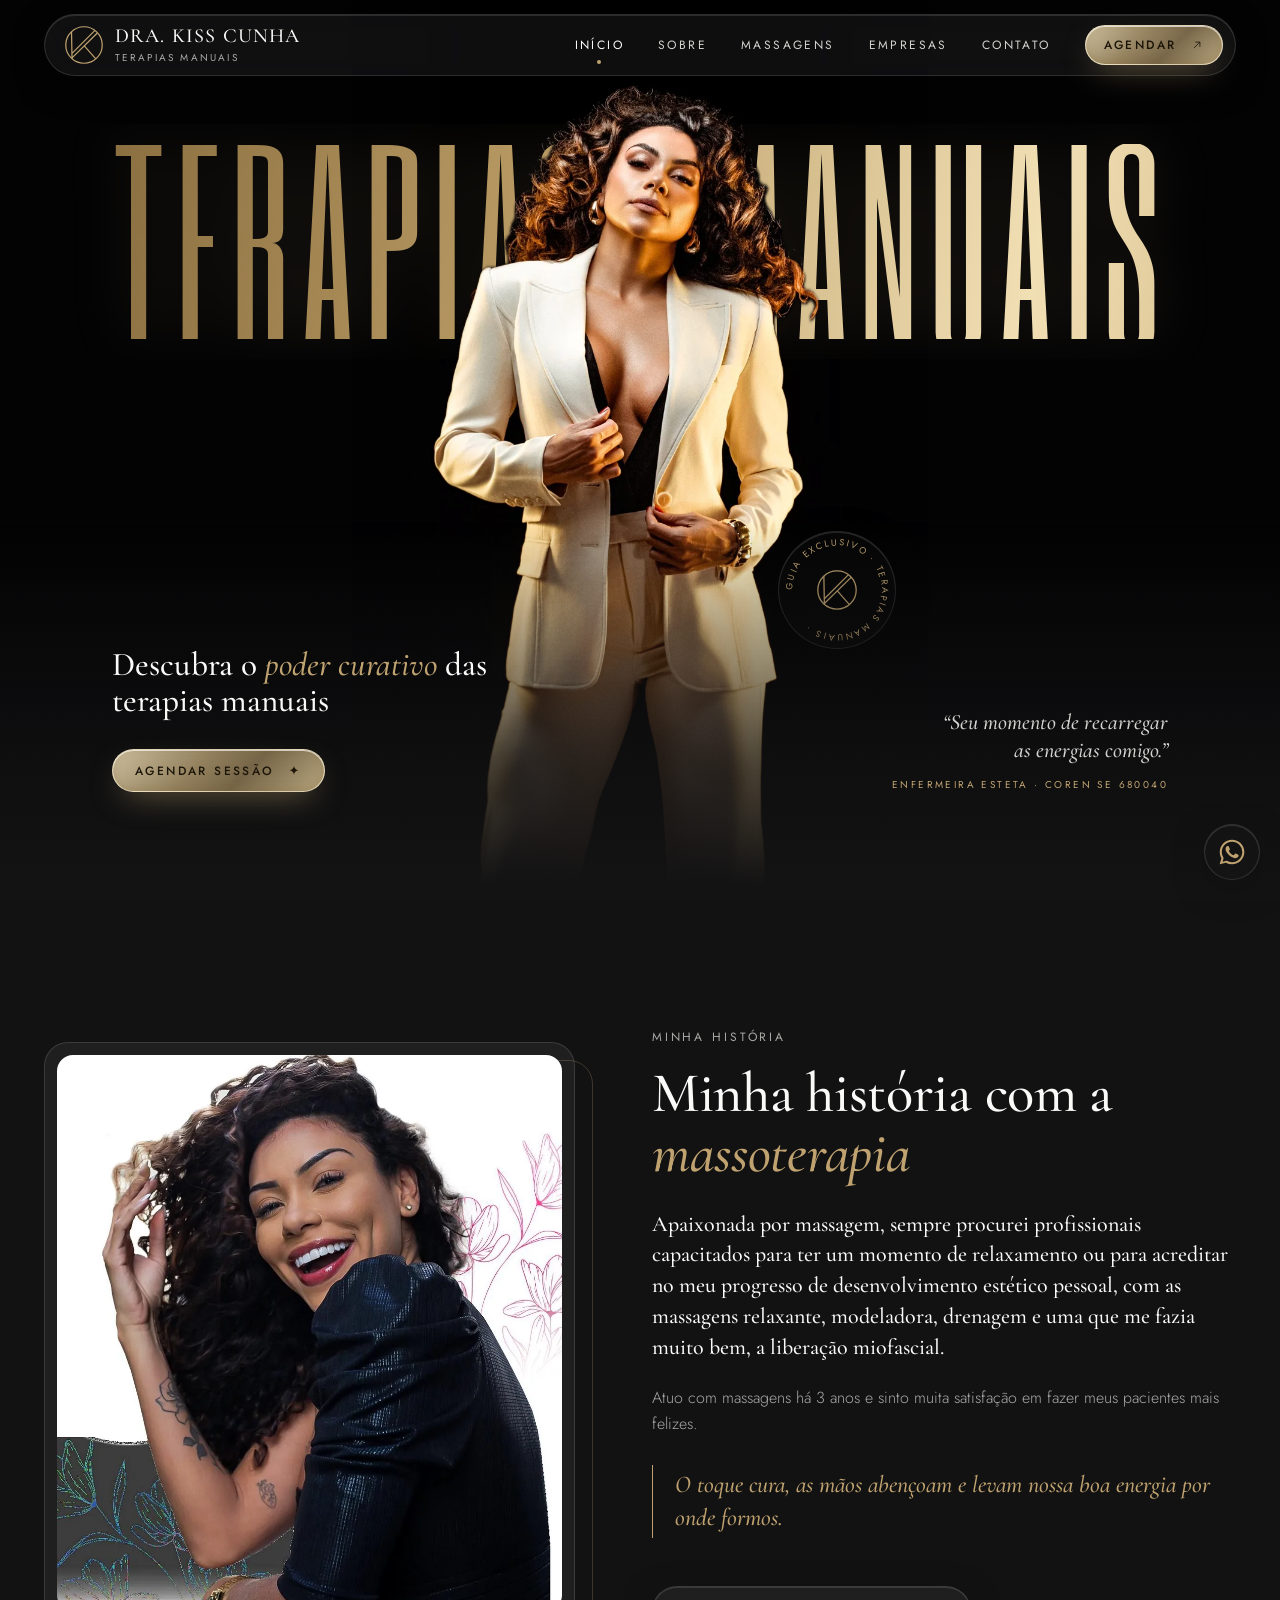
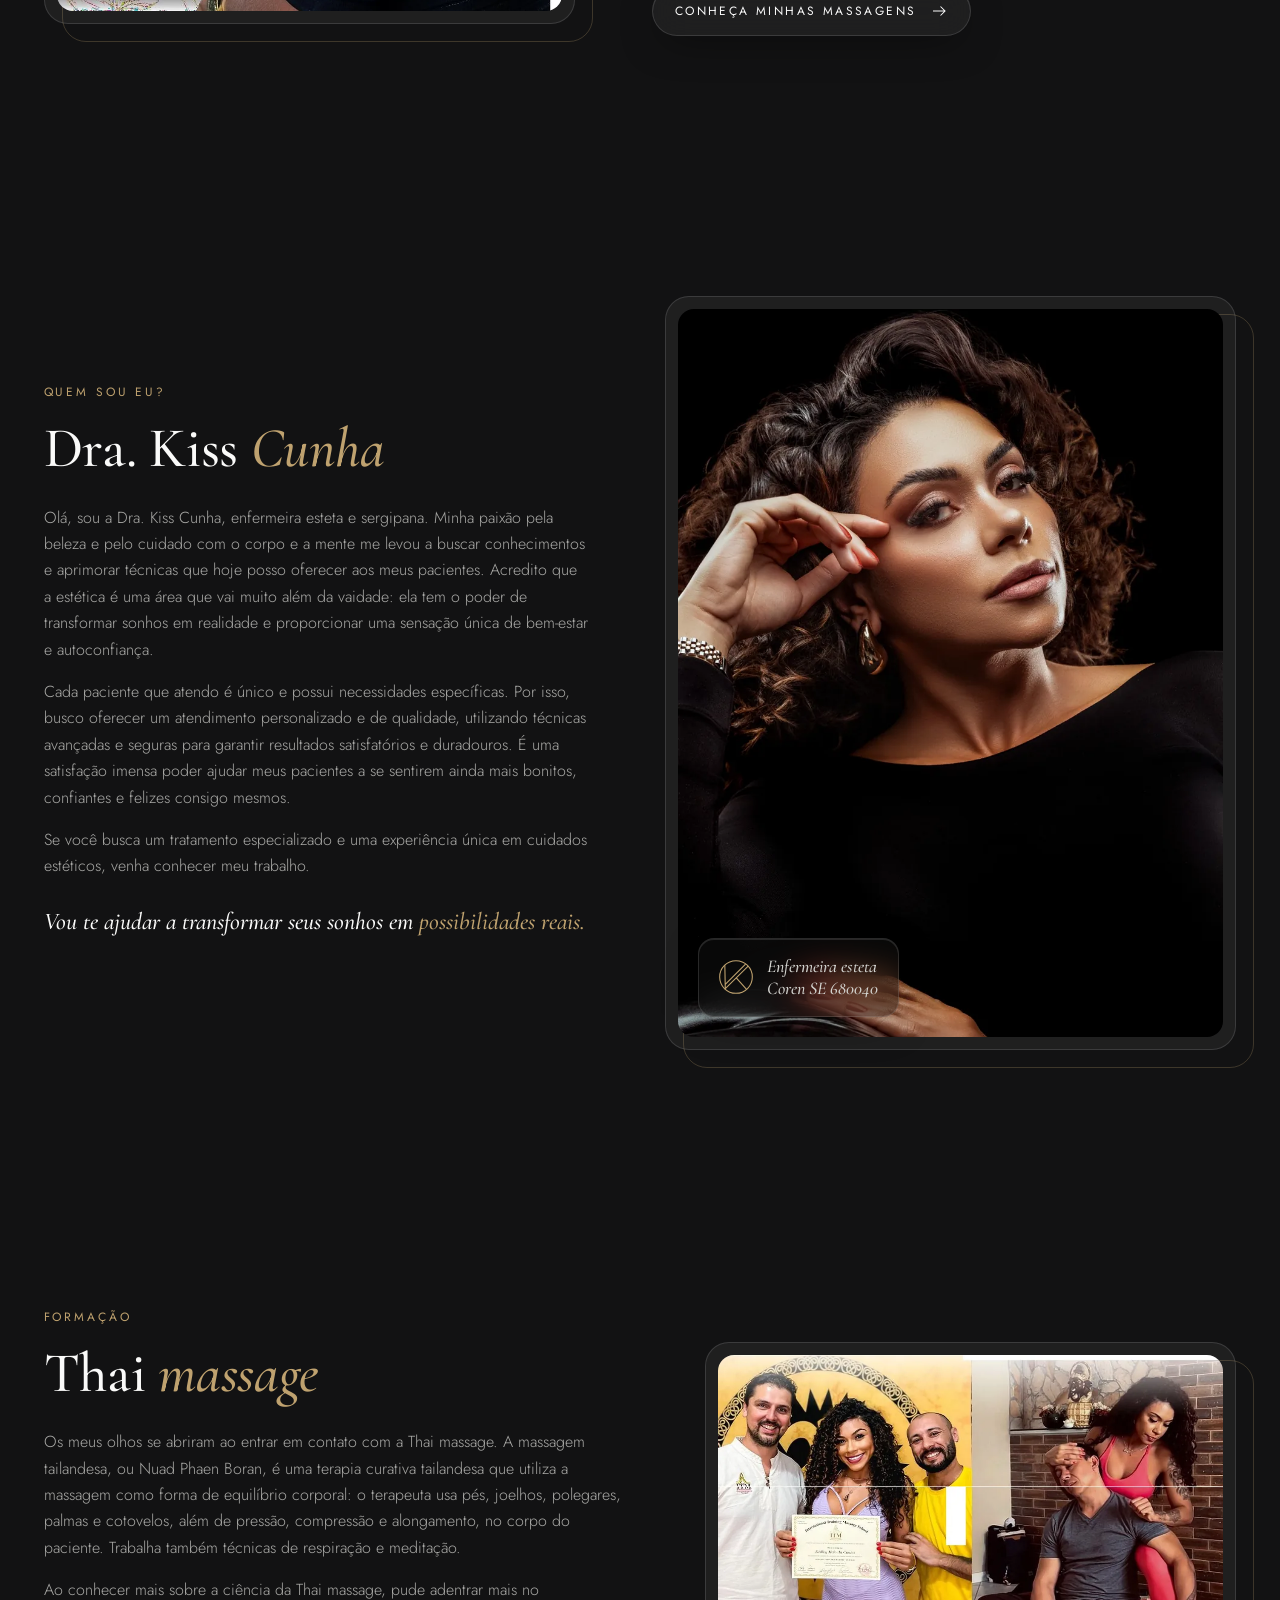
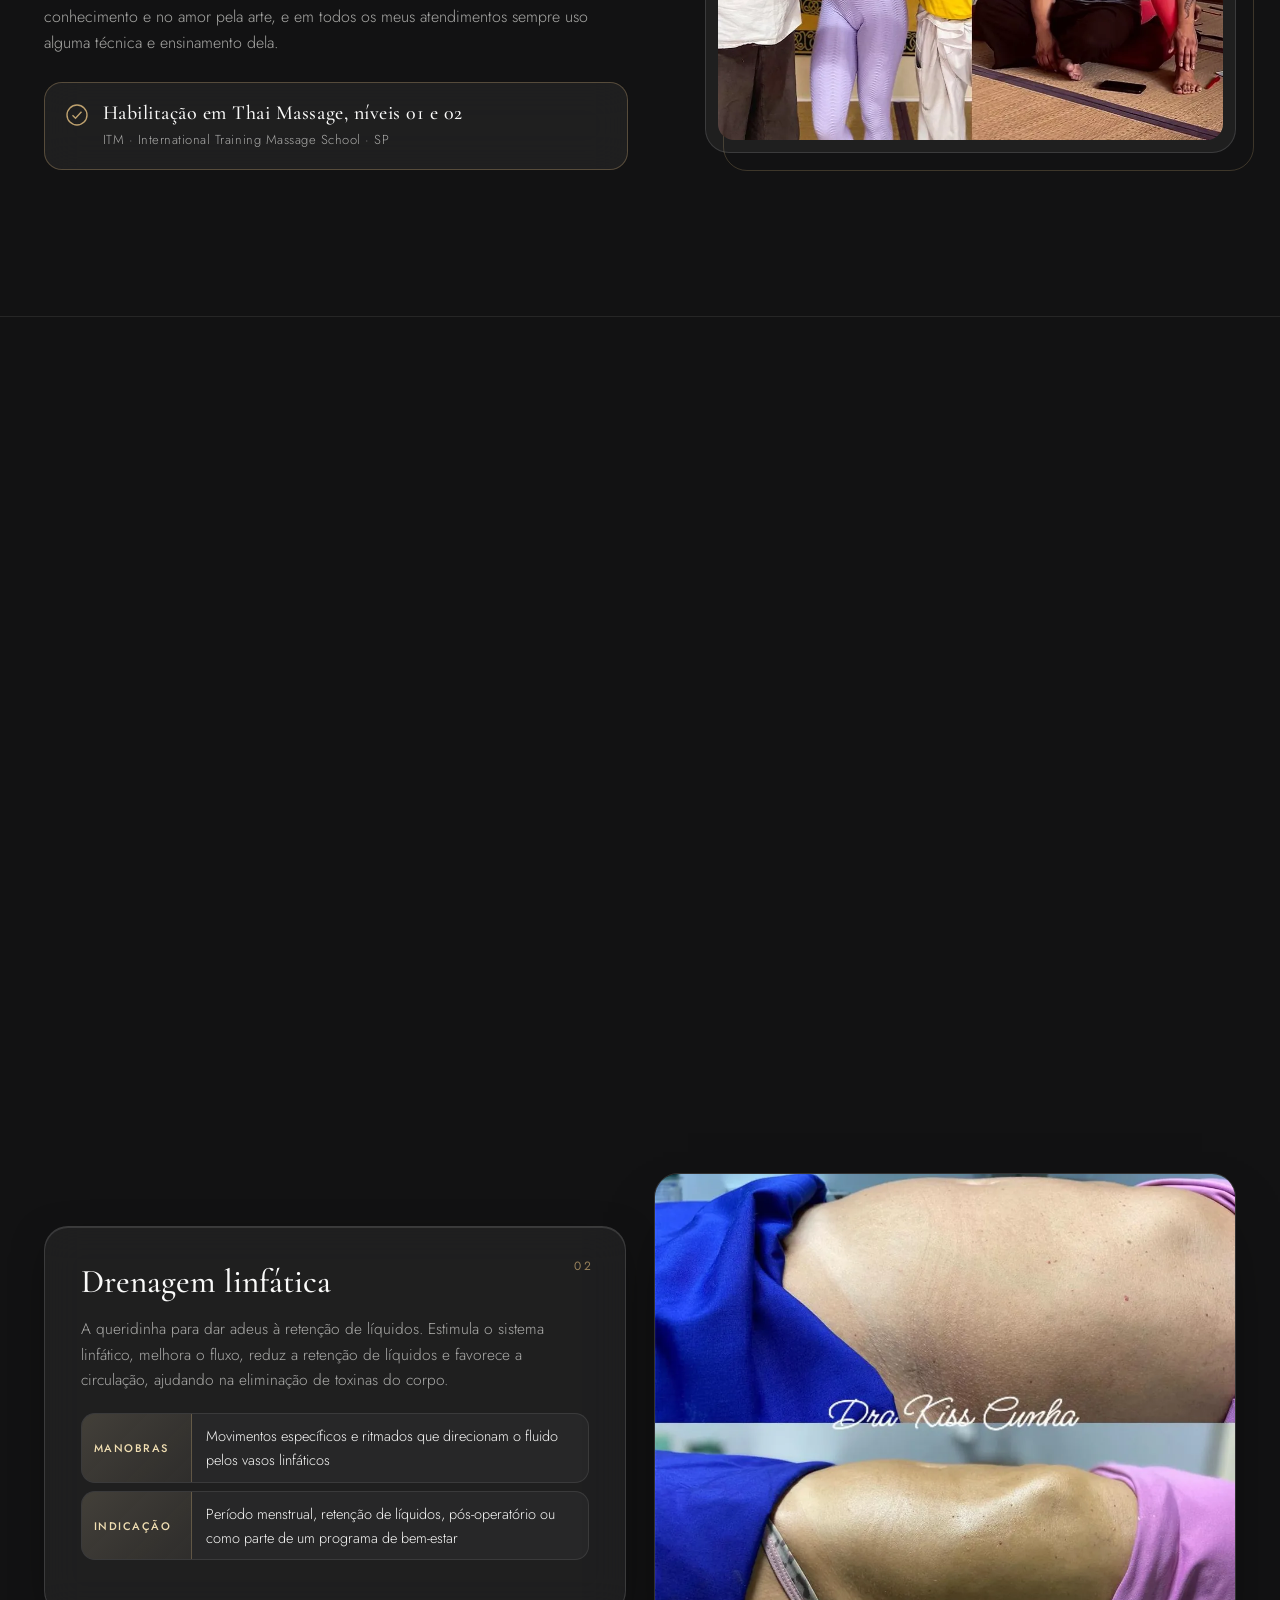
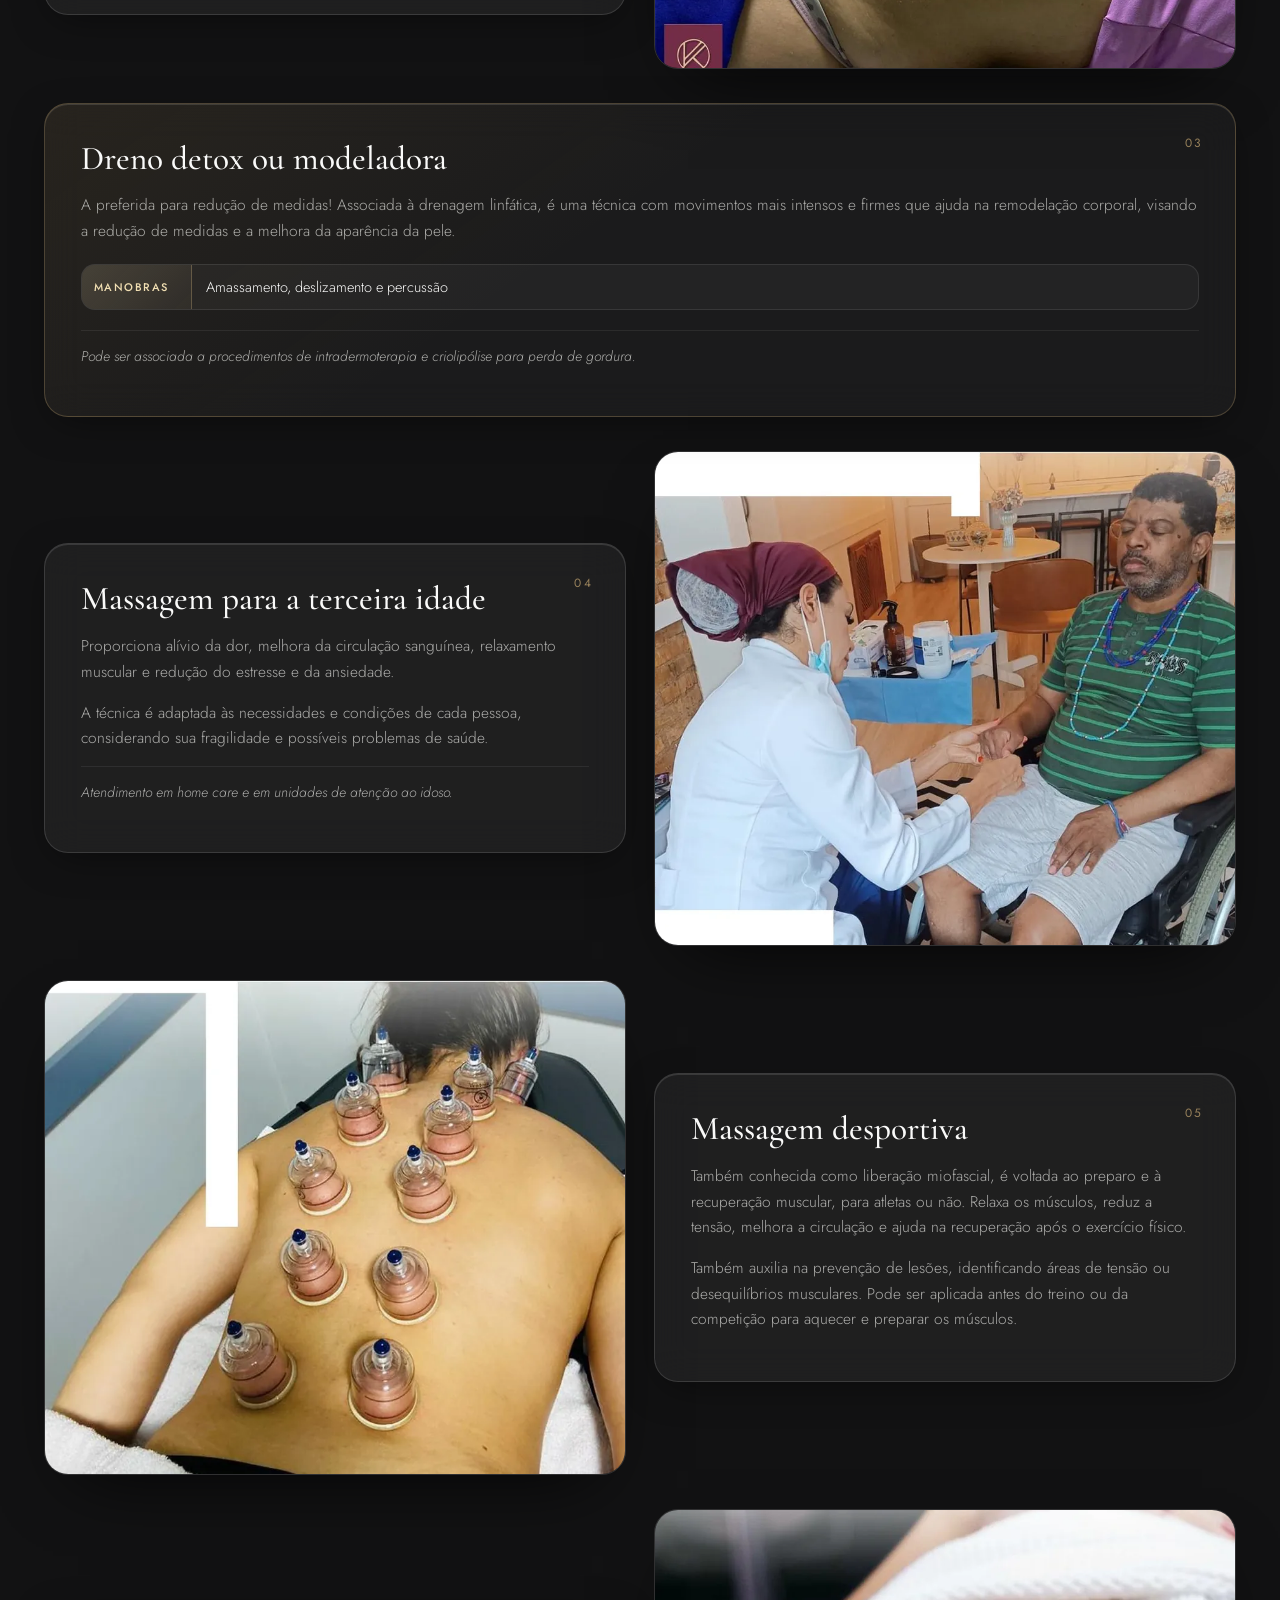
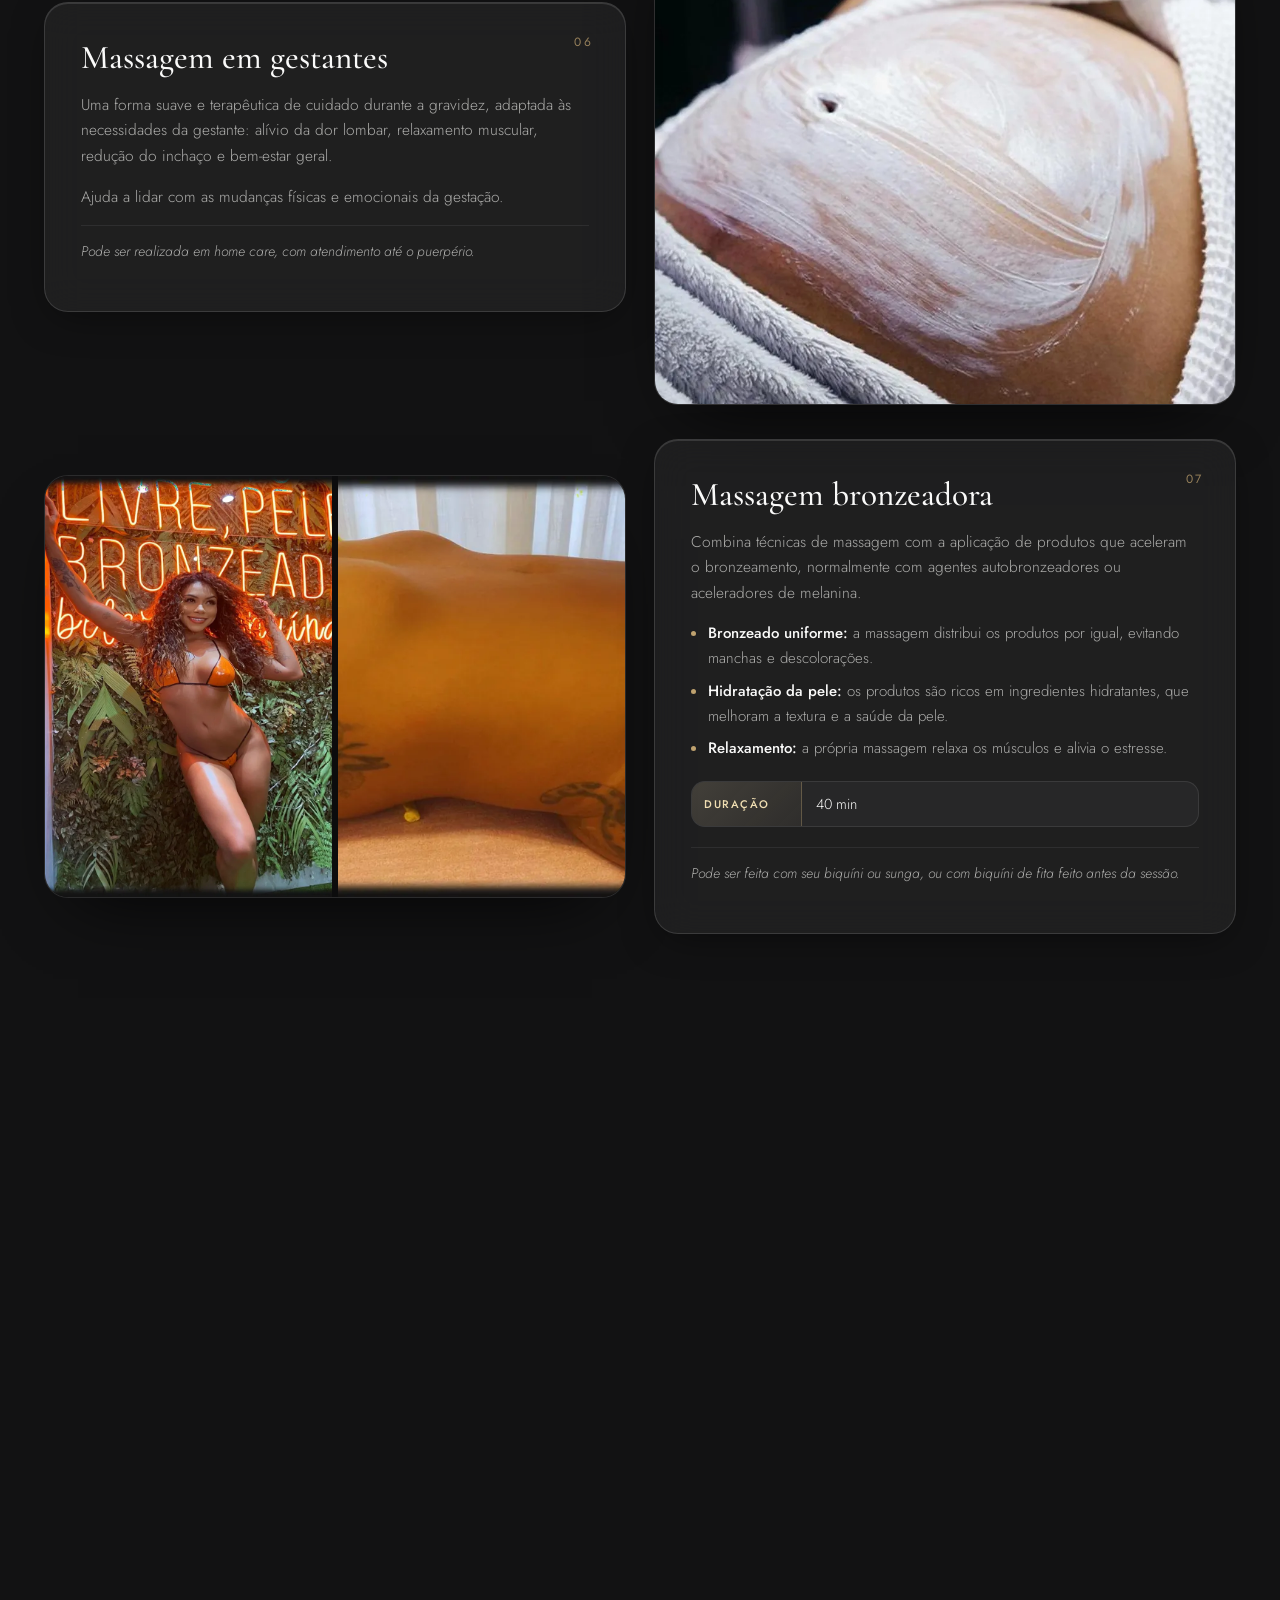
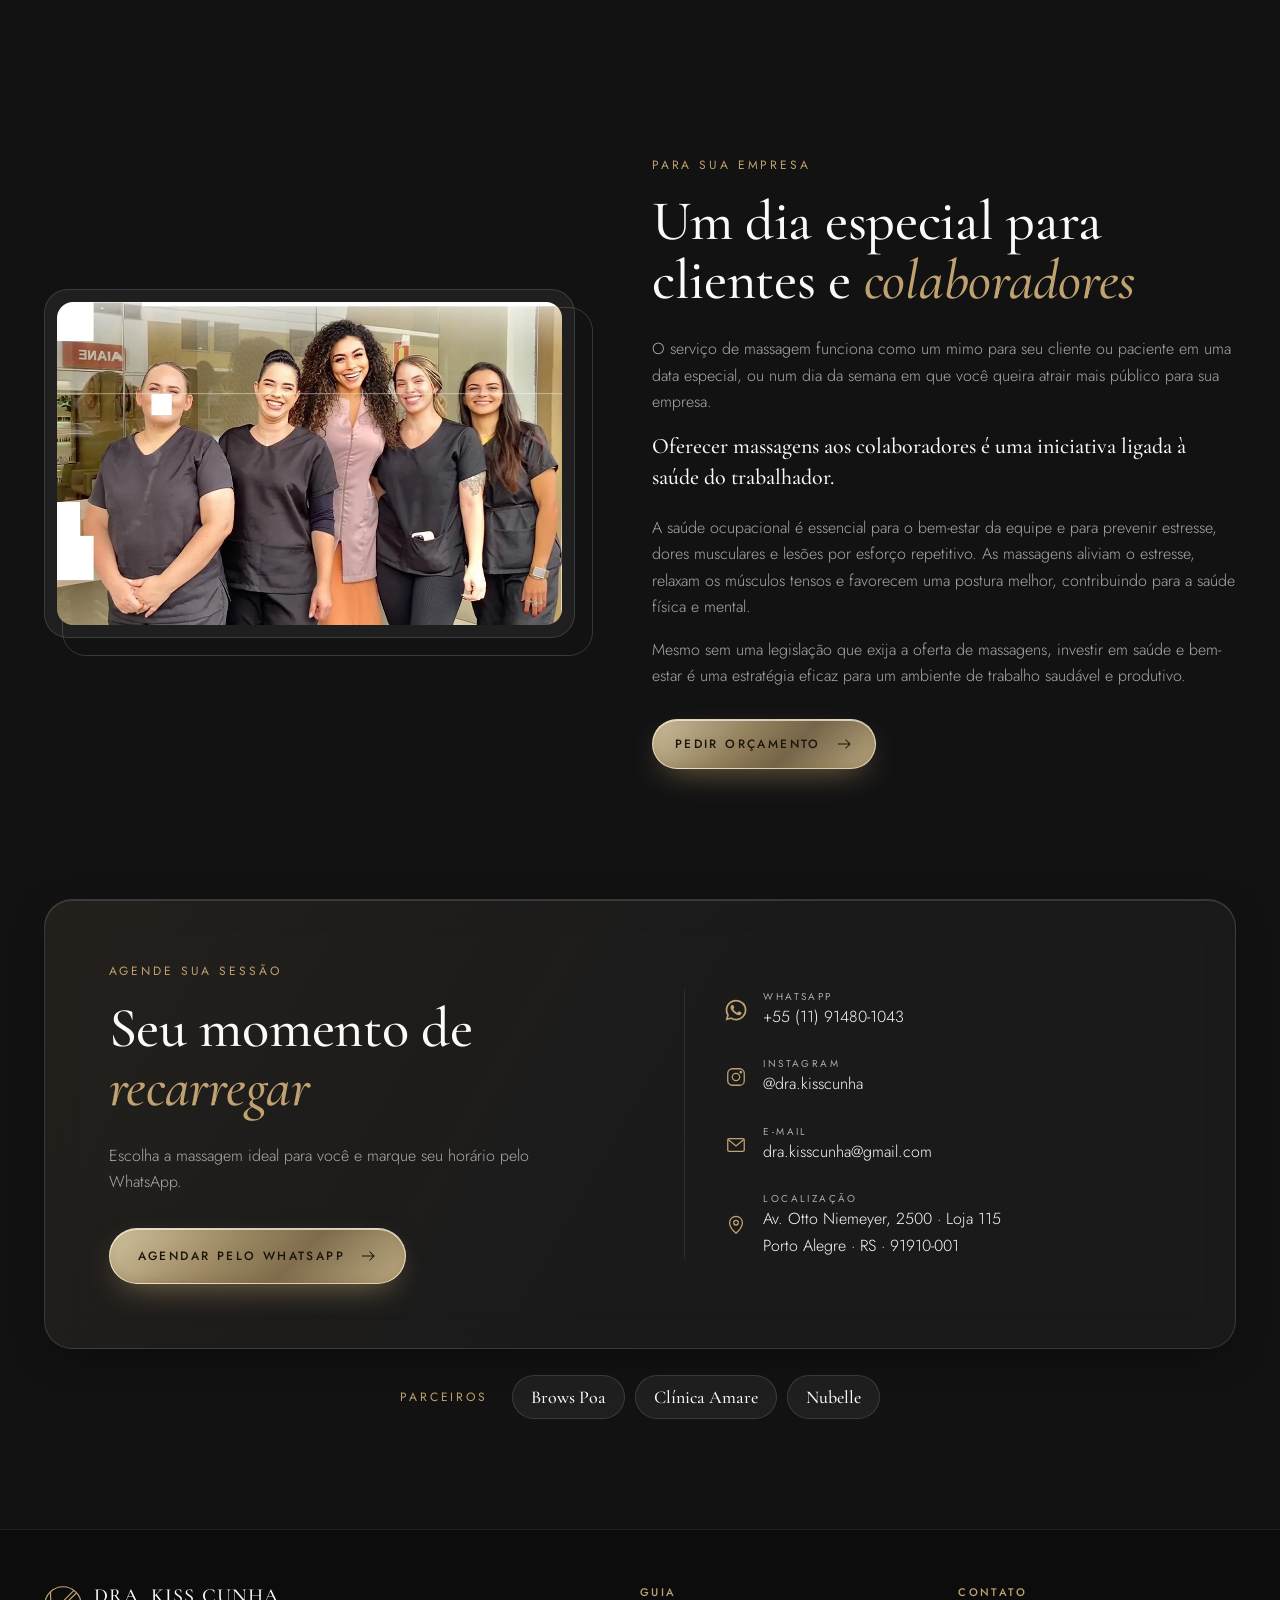
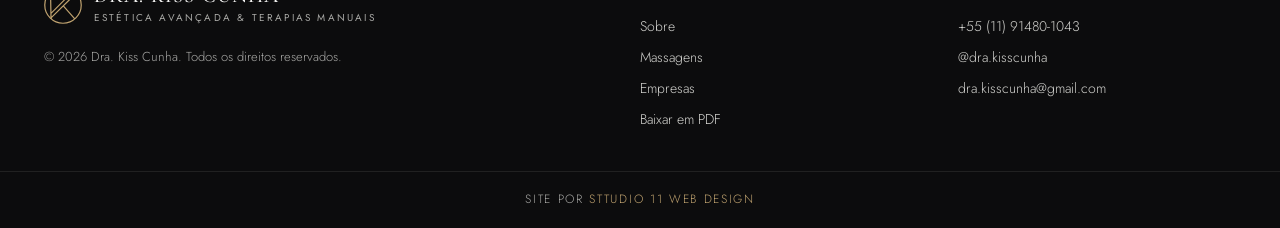
==== commit f409e624: "Guia de terapias manuais reconstruído como página (texto do documento, fotos dos procedimentos, hero" ====
--- a/guia-terapias-s8estc/index.html
+++ b/guia-terapias-s8estc/index.html
@@ -23,7 +23,8 @@
   <link rel="apple-touch-icon" href="../img/icones/apple-touch-icon.png">
   <link rel="preconnect" href="https://fonts.googleapis.com">
   <link rel="preconnect" href="https://fonts.gstatic.com" crossorigin>
-  <link href="https://fonts.googleapis.com/css2?family=Cormorant+Garamond:ital,wght@0,500;1,500&family=Six+Caps&family=Jost:wght@300;400;500&display=swap" rel="stylesheet">
+  <link href="https://fonts.googleapis.com/css2?family=Cormorant+Garamond:ital,wght@0,400;0,500;0,600;1,500&family=Six+Caps&family=Jost:wght@300;400;500&display=swap" rel="stylesheet">
+  <link rel="preload" as="image" href="img/hero-recorte.webp">
   <link rel="stylesheet" href="../css/site.css">
   <link rel="stylesheet" href="../css/guia.css">
 </head>
@@ -35,56 +36,295 @@
     <path stroke-width="12" d="m64.366 57.382 4.993 267.695M293.082 45.348 69.31 269.856M321.614 67.19 69.313 314.754m121.293-118.767 113.242 129.098"/>
   </symbol>
   <symbol id="wa" viewBox="0 0 24 24"><path fill="currentColor" d="M17.47 14.38c-.3-.15-1.75-.86-2.02-.96-.27-.1-.47-.15-.67.15-.2.3-.77.96-.94 1.16-.17.2-.35.22-.64.07-.3-.15-1.25-.46-2.38-1.47-.88-.78-1.47-1.75-1.64-2.05-.17-.3-.02-.46.13-.6.13-.14.3-.35.44-.52.15-.18.2-.3.3-.5.1-.2.05-.37-.02-.52-.08-.15-.67-1.6-.92-2.2-.24-.58-.49-.5-.67-.5h-.57c-.2 0-.52.07-.8.37-.27.3-1.04 1.02-1.04 2.48 0 1.46 1.07 2.88 1.21 3.08.15.2 2.1 3.2 5.08 4.49.71.3 1.26.49 1.7.63.71.22 1.36.19 1.87.12.57-.09 1.75-.72 2-1.41.25-.7.25-1.29.17-1.41-.07-.13-.27-.2-.57-.35M12.05 21.5h-.01a9.4 9.4 0 0 1-4.8-1.32l-.34-.2-3.57.94.95-3.48-.22-.36A9.4 9.4 0 0 1 2.6 12.05C2.6 6.85 6.84 2.6 12.05 2.6c2.52 0 4.89.99 6.67 2.77a9.37 9.37 0 0 1 2.76 6.68c0 5.2-4.24 9.45-9.43 9.45m8.03-17.48A11.3 11.3 0 0 0 12.05.7C5.8.7.7 5.8.7 12.05c0 2 .52 3.95 1.52 5.67L.6 23.4l5.8-1.52a11.3 11.3 0 0 0 5.64 1.44h.01c6.25 0 11.35-5.1 11.35-11.35 0-3.03-1.18-5.88-3.32-8.03"/></symbol>
+  <symbol id="seta" viewBox="0 0 24 24" fill="none" stroke="currentColor" stroke-width="1.4"><path d="M4 12h16m-6-6 6 6-6 6"/></symbol>
+  <symbol id="diag" viewBox="0 0 24 24" fill="none" stroke="currentColor" stroke-width="1.4"><path d="M7 17 17 7M9 7h8v8"/></symbol>
+  <symbol id="check" viewBox="0 0 24 24" fill="none" stroke="currentColor" stroke-width="1.4"><circle cx="12" cy="12" r="10"/><path d="m7.5 12.2 3 3 6-6.4"/></symbol>
   <symbol id="baixar" viewBox="0 0 24 24" fill="none" stroke="currentColor" stroke-width="1.5"><path d="M12 4v11m-5-5 5 5 5-5M5 20h14"/></symbol>
+  <symbol id="insta" viewBox="0 0 24 24" fill="none" stroke="currentColor" stroke-width="1.4"><rect x="3" y="3" width="18" height="18" rx="5"/><circle cx="12" cy="12" r="4"/><circle cx="17.3" cy="6.7" r=".8" fill="currentColor"/></symbol>
+  <symbol id="mail" viewBox="0 0 24 24" fill="none" stroke="currentColor" stroke-width="1.4"><rect x="3" y="5" width="18" height="14" rx="1.5"/><path d="m3.5 6 8.5 7 8.5-7"/></symbol>
+  <symbol id="pin" viewBox="0 0 24 24" fill="none" stroke="currentColor" stroke-width="1.4"><path d="M12 21s-7-6.2-7-11.5a7 7 0 0 1 14 0C19 14.8 12 21 12 21z"/><circle cx="12" cy="9.5" r="2.5"/></symbol>
 </svg>
 
-<main class="gd">
-  <header class="gd-topo">
-    <svg class="gd-topo__k"><use href="#k"/></svg>
-    <p class="kicker">Guia exclusivo</p>
-    <h1 class="gd-titulo">Terapias <em>manuais</em></h1>
-    <p class="gd-sub">Um material preparado pela Dra. Kiss Cunha para você conhecer cada técnica antes da sua sessão.</p>
-    <div class="gd-acoes">
-      <a class="btn-linha btn-ouro" href="#" data-wa="gostaria de agendar uma sessão de terapia manual"><svg><use href="#wa"/></svg>Agendar sessão</a>
-      <a class="btn-linha" href="terapias-manuais-dra-kiss-cunha.pdf" download><svg><use href="#baixar"/></svg>Baixar PDF</a>
-    </div>
-  </header>
-
-  <section class="gd-paginas" aria-label="Guia de terapias manuais">
-    <figure class="gd-pag"><img src="paginas/p01.webp" width="1080" height="1920" alt="Capa: Descubra o poder curativo das terapias manuais com a Dra. Kiss Cunha"></figure>
-    <figure class="gd-pag"><img src="paginas/p02.webp" width="1080" height="1920" loading="lazy" alt="Minha história com a massoterapia"></figure>
-    <figure class="gd-pag"><img src="paginas/p03.webp" width="1080" height="1920" loading="lazy" alt="Quem sou eu"></figure>
-    <figure class="gd-pag"><img src="paginas/p04.webp" width="1080" height="1920" loading="lazy" alt="Thai massage"></figure>
-    <figure class="gd-pag"><img src="paginas/p05.webp" width="1080" height="1920" loading="lazy" alt="Massagem relaxante"></figure>
-    <figure class="gd-pag"><img src="paginas/p06.webp" width="1080" height="1920" loading="lazy" alt="Drenagem linfática"></figure>
-    <figure class="gd-pag"><img src="paginas/p07.webp" width="1080" height="1920" loading="lazy" alt="Dreno detox ou modeladora"></figure>
-    <figure class="gd-pag"><img src="paginas/p08.webp" width="1080" height="1920" loading="lazy" alt="Massagem para terceira idade"></figure>
-    <figure class="gd-pag"><img src="paginas/p09.webp" width="1080" height="1920" loading="lazy" alt="Massagem desportiva"></figure>
-    <figure class="gd-pag"><img src="paginas/p10.webp" width="1080" height="1920" loading="lazy" alt="Massagem em gestantes"></figure>
-    <figure class="gd-pag"><img src="paginas/p11.webp" width="1080" height="1920" loading="lazy" alt="Massagem para sua empresa e seus colaboradores"></figure>
-    <figure class="gd-pag"><img src="paginas/p12.webp" width="1080" height="1920" loading="lazy" alt="Massagem bronzeadora"></figure>
-    <figure class="gd-pag"><img src="paginas/p13.webp" width="1080" height="1920" loading="lazy" alt="Massagem em pós-operatório de cirurgias estéticas"></figure>
-    <figure class="gd-pag"><img src="paginas/p14.webp" width="1080" height="1920" loading="lazy" alt="Contatos, localização e parceiros"></figure>
-  </section>
-
-  <footer class="gd-fim">
-    <p class="gd-fim__frase">Seu momento de <em>recarregar as energias</em></p>
-    <a class="btn-linha btn-ouro btn-grande" href="#" data-wa="gostaria de agendar uma sessão de terapia manual"><svg><use href="#wa"/></svg>Agendar pelo WhatsApp</a>
-    <a class="gd-link" href="terapias-manuais-dra-kiss-cunha.pdf" download>Baixar o guia em PDF</a>
-    <p class="gd-cred"><a href="../">Dra. Kiss Cunha</a> · Estética avançada &amp; terapias manuais</p>
-  </footer>
+<header class="nav" id="nav">
+  <div class="nav__in">
+    <a href="#inicio" class="marca" aria-label="Dra. Kiss Cunha, início">
+      <svg class="marca__k"><use href="#k"/></svg>
+      <span class="marca__nome">Dra. Kiss Cunha<small>Terapias manuais</small></span>
+    </a>
+    <nav class="menu" id="menu" aria-label="Guia">
+      <a href="#inicio" class="ativo">Início</a>
+      <a href="#sobre">Sobre</a>
+      <a href="#massagens">Massagens</a>
+      <a href="#empresas">Empresas</a>
+      <a href="#contato">Contato</a>
+      <a class="btn-linha btn-ouro nav__cta" href="#" data-wa="gostaria de agendar uma sessão de terapia manual">Agendar <svg><use href="#diag"/></svg></a>
+    </nav>
+    <button class="menu-btn" aria-label="Abrir menu" aria-expanded="false" aria-controls="menu"><span></span><span></span></button>
+  </div>
+</header>
+
+<main>
+
+  <!-- HERO -->
+  <section class="hero hero--guia" id="inicio">
+    <div class="hero__fundo" aria-hidden="true"><img src="img/hero-fundo.webp" alt=""></div>
+    <p class="hero__nome" aria-hidden="true"><span>Terapias</span><span>Manuais</span></p>
+    <div class="hero__foto">
+      <img src="img/hero-recorte.webp" width="1000" height="1500" alt="Dra. Kiss Cunha de terno claro, em retrato de estúdio">
+      <div class="selo hero__selo" aria-hidden="true">
+        <svg class="selo__txt" viewBox="0 0 120 120"><defs><path id="circ" d="M60 60m-46 0a46 46 0 1 1 92 0a46 46 0 1 1-92 0"/></defs>
+          <text><textPath href="#circ">Guia exclusivo · Terapias manuais · </textPath></text></svg>
+        <svg class="selo__k"><use href="#k"/></svg>
+      </div>
+    </div>
+
+    <div class="hero__esq">
+      <h1>Descubra o <em>poder curativo</em> das terapias manuais</h1>
+      <a class="pill btn-ouro" href="#" data-wa="gostaria de agendar uma sessão de terapia manual">Agendar sessão <span class="estrela" aria-hidden="true">✦</span></a>
+    </div>
+
+    <p class="hero__assina">“Seu momento de recarregar<br>as energias comigo.”<small>Enfermeira esteta · Coren SE 680040</small></p>
+  </section>
+
+  <!-- MINHA HISTÓRIA -->
+  <section class="secao historia" id="historia">
+    <figure class="moldura historia__foto">
+      <img src="img/historia.webp" loading="lazy" width="1000" height="1136" alt="Dra. Kiss Cunha sorrindo">
+    </figure>
+    <div class="historia__txt">
+      <p class="kicker">Minha história</p>
+      <h2>Minha história com a <em>massoterapia</em></h2>
+      <p class="destaque-txt">Apaixonada por massagem, sempre procurei profissionais capacitados para ter um momento de relaxamento ou para acreditar no meu progresso de desenvolvimento estético pessoal, com as massagens relaxante, modeladora, drenagem e uma que me fazia muito bem, a liberação miofascial.</p>
+      <p>Atuo com massagens há 3 anos e sinto muita satisfação em fazer meus pacientes mais felizes.</p>
+      <blockquote class="citacao">O toque cura, as mãos abençoam e levam nossa boa energia por onde formos.</blockquote>
+      <a class="btn-linha" href="#massagens">Conheça minhas massagens <svg><use href="#seta"/></svg></a>
+    </div>
+  </section>
+
+  <!-- QUEM SOU EU -->
+  <section class="secao sobre" id="sobre">
+    <div class="sobre__txt">
+      <p class="kicker">Quem sou eu?</p>
+      <h2>Dra. Kiss <em>Cunha</em></h2>
+      <p>Olá, sou a Dra. Kiss Cunha, enfermeira esteta e sergipana. Minha paixão pela beleza e pelo cuidado com o corpo e a mente me levou a buscar conhecimentos e aprimorar técnicas que hoje posso oferecer aos meus pacientes. Acredito que a estética é uma área que vai muito além da vaidade: ela tem o poder de transformar sonhos em realidade e proporcionar uma sensação única de bem-estar e autoconfiança.</p>
+      <p>Cada paciente que atendo é único e possui necessidades específicas. Por isso, busco oferecer um atendimento personalizado e de qualidade, utilizando técnicas avançadas e seguras para garantir resultados satisfatórios e duradouros. É uma satisfação imensa poder ajudar meus pacientes a se sentirem ainda mais bonitos, confiantes e felizes consigo mesmos.</p>
+      <p>Se você busca um tratamento especializado e uma experiência única em cuidados estéticos, venha conhecer meu trabalho.</p>
+      <p class="assinatura-frase">Vou te ajudar a transformar seus sonhos em <em>possibilidades reais.</em></p>
+    </div>
+    <figure class="moldura sobre__foto">
+      <img src="img/especialista.webp" loading="lazy" width="900" height="1350" alt="Retrato da Dra. Kiss Cunha de preto">
+      <figcaption>
+        <svg><use href="#k"/></svg>
+        <span>Enfermeira esteta<br>Coren SE 680040</span>
+      </figcaption>
+    </figure>
+  </section>
+
+  <!-- THAI MASSAGE -->
+  <section class="secao thai" id="thai">
+    <div class="thai__txt">
+      <p class="kicker">Formação</p>
+      <h2>Thai <em>massage</em></h2>
+      <p>Os meus olhos se abriram ao entrar em contato com a Thai massage. A massagem tailandesa, ou Nuad Phaen Boran, é uma terapia curativa tailandesa que utiliza a massagem como forma de equilíbrio corporal: o terapeuta usa pés, joelhos, polegares, palmas e cotovelos, além de pressão, compressão e alongamento, no corpo do paciente. Trabalha também técnicas de respiração e meditação.</p>
+      <p>Ao conhecer mais sobre a ciência da Thai massage, pude adentrar mais no conhecimento e no amor pela arte, e em todos os meus atendimentos sempre uso alguma técnica e ensinamento dela.</p>
+      <p class="thai__cert"><svg><use href="#check"/></svg><span><strong>Habilitação em Thai Massage, níveis 01 e 02</strong>ITM · International Training Massage School · SP</span></p>
+    </div>
+    <figure class="moldura thai__foto">
+      <img src="img/thai.webp" loading="lazy" width="1000" height="762" alt="Dra. Kiss Cunha na formação em Thai massage">
+    </figure>
+  </section>
+
+  <!-- MASSAGENS -->
+  <section class="secao massagens" id="massagens">
+    <header class="cab">
+      <p class="kicker">Minhas massagens</p>
+      <h2>Um toque para cada <em>momento</em></h2>
+    </header>
+
+    <article class="msg">
+      <figure class="msg__foto"><img src="img/relaxante.webp" loading="lazy" width="1000" height="812" alt="Dra. Kiss Cunha aplicando massagem relaxante"></figure>
+      <div class="msg__txt">
+        <span class="msg__n">01</span>
+        <h3>Massagem relaxante</h3>
+        <p>Realizada em todo o corpo, com toques que estimulam sensações de bem-estar e de conexão consigo mesmo.</p>
+        <dl class="ficha">
+          <div><dt>Duração</dt><dd>45 a 50 min</dd></div>
+          <div><dt>Manobras</dt><dd>Amassamento, deslizamento, toques firmes e suaves</dd></div>
+          <div><dt>Intensidade</dt><dd>Suave e média</dd></div>
+        </dl>
+        <p><b>Benefícios:</b> diminuição do estresse, aumento da imunidade, diminuição de tensões musculares, ansiedade e medo.</p>
+        <p class="nota">Por meio de uma anamnese, são avaliadas as condições de saúde e a necessidade de toques mais profundos em regiões ou pontos a serem tratados. O ambiente é seguro e climatizado, com iluminação agradável, música e sons que conduzem ao relaxamento.</p>
+      </div>
+    </article>
+
+    <article class="msg">
+      <figure class="msg__foto"><img src="img/drenagem.webp" loading="lazy" width="1000" height="1004" alt="Resultado de drenagem linfática"></figure>
+      <div class="msg__txt">
+        <span class="msg__n">02</span>
+        <h3>Drenagem linfática</h3>
+        <p>A queridinha para dar adeus à retenção de líquidos. Estimula o sistema linfático, melhora o fluxo, reduz a retenção de líquidos e favorece a circulação, ajudando na eliminação de toxinas do corpo.</p>
+        <dl class="ficha">
+          <div><dt>Manobras</dt><dd>Movimentos específicos e ritmados que direcionam o fluido pelos vasos linfáticos</dd></div>
+          <div><dt>Indicação</dt><dd>Período menstrual, retenção de líquidos, pós-operatório ou como parte de um programa de bem-estar</dd></div>
+        </dl>
+      </div>
+    </article>
+
+    <article class="msg msg--sem-foto">
+      <div class="msg__txt">
+        <span class="msg__n">03</span>
+        <h3>Dreno detox ou modeladora</h3>
+        <p>A preferida para redução de medidas! Associada à drenagem linfática, é uma técnica com movimentos mais intensos e firmes que ajuda na remodelação corporal, visando a redução de medidas e a melhora da aparência da pele.</p>
+        <dl class="ficha">
+          <div><dt>Manobras</dt><dd>Amassamento, deslizamento e percussão</dd></div>
+        </dl>
+        <p class="nota">Pode ser associada a procedimentos de intradermoterapia e criolipólise para perda de gordura.</p>
+      </div>
+    </article>
+
+    <article class="msg">
+      <figure class="msg__foto"><img src="img/terceira-idade.webp" loading="lazy" width="1000" height="777" alt="Atendimento de massagem a um paciente idoso"></figure>
+      <div class="msg__txt">
+        <span class="msg__n">04</span>
+        <h3>Massagem para a terceira idade</h3>
+        <p>Proporciona alívio da dor, melhora da circulação sanguínea, relaxamento muscular e redução do estresse e da ansiedade.</p>
+        <p>A técnica é adaptada às necessidades e condições de cada pessoa, considerando sua fragilidade e possíveis problemas de saúde.</p>
+        <p class="nota">Atendimento em home care e em unidades de atenção ao idoso.</p>
+      </div>
+    </article>
+
+    <article class="msg">
+      <figure class="msg__foto"><img src="img/desportiva.webp" loading="lazy" width="1000" height="717" alt="Massagem desportiva com ventosas"></figure>
+      <div class="msg__txt">
+        <span class="msg__n">05</span>
+        <h3>Massagem desportiva</h3>
+        <p>Também conhecida como liberação miofascial, é voltada ao preparo e à recuperação muscular, para atletas ou não. Relaxa os músculos, reduz a tensão, melhora a circulação e ajuda na recuperação após o exercício físico.</p>
+        <p>Também auxilia na prevenção de lesões, identificando áreas de tensão ou desequilíbrios musculares. Pode ser aplicada antes do treino ou da competição para aquecer e preparar os músculos.</p>
+      </div>
+    </article>
+
+    <article class="msg">
+      <figure class="msg__foto"><img src="img/gestantes.webp" loading="lazy" width="1000" height="814" alt="Massagem em gestante"></figure>
+      <div class="msg__txt">
+        <span class="msg__n">06</span>
+        <h3>Massagem em gestantes</h3>
+        <p>Uma forma suave e terapêutica de cuidado durante a gravidez, adaptada às necessidades da gestante: alívio da dor lombar, relaxamento muscular, redução do inchaço e bem-estar geral.</p>
+        <p>Ajuda a lidar com as mudanças físicas e emocionais da gestação.</p>
+        <p class="nota">Pode ser realizada em home care, com atendimento até o puerpério.</p>
+      </div>
+    </article>
+
+    <article class="msg">
+      <figure class="msg__foto msg__foto--dupla">
+        <img src="img/bronzeadora-2.webp" loading="lazy" width="1000" height="1138" alt="Dra. Kiss Cunha de biquíni em frente ao letreiro Livre, pele bronzeada">
+        <img src="img/bronzeadora-1.webp" loading="lazy" width="1000" height="663" alt="Pele bronzeada após a massagem">
+      </figure>
+      <div class="msg__txt">
+        <span class="msg__n">07</span>
+        <h3>Massagem bronzeadora</h3>
+        <p>Combina técnicas de massagem com a aplicação de produtos que aceleram o bronzeamento, normalmente com agentes autobronzeadores ou aceleradores de melanina.</p>
+        <ul class="beneficios">
+          <li><b>Bronzeado uniforme:</b> a massagem distribui os produtos por igual, evitando manchas e descolorações.</li>
+          <li><b>Hidratação da pele:</b> os produtos são ricos em ingredientes hidratantes, que melhoram a textura e a saúde da pele.</li>
+          <li><b>Relaxamento:</b> a própria massagem relaxa os músculos e alivia o estresse.</li>
+        </ul>
+        <dl class="ficha">
+          <div><dt>Duração</dt><dd>40 min</dd></div>
+        </dl>
+        <p class="nota">Pode ser feita com seu biquíni ou sunga, ou com biquíni de fita feito antes da sessão.</p>
+      </div>
+    </article>
+
+    <article class="msg">
+      <figure class="msg__foto"><img src="img/pos-operatorio.webp" loading="lazy" width="976" height="634" alt="Dra. Kiss Cunha com paciente em pós-operatório"></figure>
+      <div class="msg__txt">
+        <span class="msg__n">08</span>
+        <h3>Pós-operatório de cirurgias estéticas</h3>
+        <p>Além das sessões de drenagem linfática (linfoterapia), a consulta de enfermagem traz consultoria e cuidados para uma recuperação melhor, com uso de equipamentos e técnicas como a laserterapia.</p>
+        <p><b>A consulta no pós-operatório contempla:</b></p>
+        <ul class="checks checks--col">
+          <li><svg><use href="#check"/></svg>Consulta individualizada e humanizada</li>
+          <li><svg><use href="#check"/></svg>Anamnese minuciosa</li>
+          <li><svg><use href="#check"/></svg>Avaliação facial e corporal baseada em evidências</li>
+          <li><svg><use href="#check"/></svg>Orientações sobre a equipe que cuidará do caso</li>
+          <li><svg><use href="#check"/></svg>Cuidados pós-procedimento, com apoio da equipe multidisciplinar</li>
+        </ul>
+      </div>
+    </article>
+  </section>
+
+  <!-- EMPRESAS -->
+  <section class="secao empresas" id="empresas">
+    <figure class="moldura empresas__foto">
+      <img src="img/empresas.webp" loading="lazy" width="1000" height="639" alt="Equipe de uma empresa atendida pela Dra. Kiss Cunha">
+    </figure>
+    <div class="empresas__txt">
+      <p class="kicker">Para sua empresa</p>
+      <h2>Um dia especial para clientes e <em>colaboradores</em></h2>
+      <p>O serviço de massagem funciona como um mimo para seu cliente ou paciente em uma data especial, ou num dia da semana em que você queira atrair mais público para sua empresa.</p>
+      <p class="destaque-txt">Oferecer massagens aos colaboradores é uma iniciativa ligada à saúde do trabalhador.</p>
+      <p>A saúde ocupacional é essencial para o bem-estar da equipe e para prevenir estresse, dores musculares e lesões por esforço repetitivo. As massagens aliviam o estresse, relaxam os músculos tensos e favorecem uma postura melhor, contribuindo para a saúde física e mental.</p>
+      <p>Mesmo sem uma legislação que exija a oferta de massagens, investir em saúde e bem-estar é uma estratégia eficaz para um ambiente de trabalho saudável e produtivo.</p>
+      <a class="btn-linha btn-ouro" href="#" data-wa="gostaria de um orçamento de massagem para minha empresa">Pedir orçamento <svg><use href="#seta"/></svg></a>
+    </div>
+  </section>
+
+  <!-- CONTATO -->
+  <section class="contato" id="contato">
+    <div class="contato__in">
+      <div class="contato__txt">
+        <p class="kicker">Agende sua sessão</p>
+        <h2>Seu momento de <em>recarregar</em></h2>
+        <p>Escolha a massagem ideal para você e marque seu horário pelo WhatsApp.</p>
+        <a class="btn-linha btn-ouro btn-grande" href="#" data-wa="gostaria de agendar uma sessão de terapia manual">Agendar pelo WhatsApp <svg><use href="#seta"/></svg></a>
+      </div>
+      <ul class="contato__lista">
+        <li><svg><use href="#wa"/></svg><div><span>WhatsApp</span><a href="#" data-wa="tudo bem?">+55 (11) 91480-1043</a></div></li>
+        <li><svg><use href="#insta"/></svg><div><span>Instagram</span><a href="https://www.instagram.com/dra.kisscunha/" target="_blank" rel="noopener">@dra.kisscunha</a></div></li>
+        <li><svg><use href="#mail"/></svg><div><span>E-mail</span><a href="mailto:dra.kisscunha@gmail.com">dra.kisscunha@gmail.com</a></div></li>
+        <li><svg><use href="#pin"/></svg><div><span>Localização</span><a href="https://www.google.com/maps/search/?api=1&amp;query=Av.+Otto+Niemeyer,+2500,+Porto+Alegre+RS" target="_blank" rel="noopener">Av. Otto Niemeyer, 2500 · Loja 115<br>Porto Alegre · RS · 91910-001</a></div></li>
+      </ul>
+    </div>
+    <div class="parceiros">
+      <p class="kicker">Parceiros</p>
+      <ul><li>Brows Poa</li><li>Clínica Amare</li><li>Nubelle</li></ul>
+    </div>
+  </section>
+
 </main>
 
-<a class="wa-flutua" href="#" data-wa="gostaria de agendar uma sessão de terapia manual" aria-label="Agendar pelo WhatsApp"><svg><use href="#wa"/></svg></a>
-
-<script src="../js/efeitos.js"></script>
+<footer class="rodape">
+  <div class="rodape__in">
+    <div class="rodape__marca">
+      <a href="../" class="marca">
+        <svg class="marca__k"><use href="#k"/></svg>
+        <span class="marca__nome">Dra. Kiss Cunha<small>Estética avançada &amp; terapias manuais</small></span>
+      </a>
+      <p>© <span id="ano">2026</span> Dra. Kiss Cunha. Todos os direitos reservados.</p>
+    </div>
+    <nav class="rodape__col" aria-label="Rodapé">
+      <p class="rotulo">Guia</p>
+      <a href="#sobre">Sobre</a><a href="#massagens">Massagens</a><a href="#empresas">Empresas</a><a href="terapias-manuais-dra-kiss-cunha.pdf" download>Baixar em PDF</a>
+    </nav>
+    <div class="rodape__col">
+      <p class="rotulo">Contato</p>
+      <a href="#" data-wa="tudo bem?">+55 (11) 91480-1043</a><a href="https://www.instagram.com/dra.kisscunha/" target="_blank" rel="noopener">@dra.kisscunha</a><a href="mailto:dra.kisscunha@gmail.com">dra.kisscunha@gmail.com</a>
+    </div>
+  </div>
+  <p class="rodape__cred">Site por <a href="mailto:sttudioonze@gmail.com">Sttudio 11 Web Design</a></p>
+</footer>
+
+<a class="wa-flutua oculto" href="#" data-wa="gostaria de agendar uma sessão de terapia manual" aria-label="Agendar pelo WhatsApp"><svg><use href="#wa"/></svg></a>
+
 <script>
   // WhatsApp com a mensagem de cada botão
   document.querySelectorAll("[data-wa]").forEach((a) => {
-    a.href = "https://wa.me/5511914801043?text=" + encodeURIComponent("Olá Kiss, " + a.dataset.wa + "!");
+    a.href = "https://wa.me/5511914801043?text=" + encodeURIComponent("Olá Kiss, " + a.dataset.wa);
     a.target = "_blank";
     a.rel = "noopener";
   });
 </script>
+<script src="../js/site.js"></script>
+<script src="../js/efeitos.js"></script>
 </body>
 </html>
--- a/css/site.css
+++ b/css/site.css
@@ -236,6 +236,8 @@
 .contato__lista a{font-size:17px;color:var(--off);border-bottom:1px solid transparent;transition:border-color .2s}
 .contato__lista a:hover{border-color:var(--ouro)}
 .contato__selo{width:140px;height:140px}
+.contato__in>*{min-width:0}
+.contato__lista a{overflow-wrap:anywhere}
 
 /* rodapé */
 .rodape{border-top:1px solid var(--linha-2);background:var(--preto-2)}
@@ -431,7 +433,7 @@
   .hero__fundo,.hero__foto{height:72svh;top:92px;bottom:auto}
   .hero::after{inset:calc(92px + 40svh) 0 0;height:auto;background:linear-gradient(to bottom,transparent,rgba(18,18,19,.85) 20svh,var(--preto) 32svh)}
   .hero__nome{top:108px;font-size:32vw;gap:.28em}
-  .hero__selo{width:88px;height:88px;left:72%;top:44%}
+  .hero__selo{width:88px;height:88px;left:auto;right:calc((100% - 100vw) / 2 + 14px);top:44%}
   .hero__selo .selo__k{width:30px;height:30px}
   .tecnicas{border-radius:22px}
   .hero__esq,.hero__dir{position:relative;left:auto;right:auto;bottom:auto;max-width:none;width:auto}
@@ -493,4 +495,8 @@
   .rodape__in{grid-template-columns:1fr}
   .moldura::before{transform:translate(10px,10px)}
   .contato .btn-grande,.hero__esq .pill{width:100%;justify-content:center;letter-spacing:.16em;padding-left:18px;padding-right:18px}
-}
+  .contato__in{padding:32px 20px}
+}
+@media (max-width:380px){
+  .contato .btn-grande{white-space:normal;text-align:center;letter-spacing:.12em}
+}
--- a/css/guia.css
+++ b/css/guia.css
@@ -1,30 +1,91 @@
-/* Guia de terapias manuais: página reservada, leitura em coluna */
-.gd{max-width:560px;margin:0 auto;padding:0 16px 40px}
-.gd-topo{text-align:center;padding:56px 8px 36px}
-.gd-topo__k{width:52px;height:52px;color:var(--ouro);margin-bottom:18px}
-.gd-topo .kicker{margin-bottom:10px}
-.gd-titulo{font:500 clamp(48px,13vw,72px)/1 var(--display);color:var(--off);margin:0}
-.gd-titulo em,.gd-fim__frase em{font-style:italic;color:var(--ouro)}
-.gd-sub{max-width:28em;margin:18px auto 28px;color:var(--txt);font-size:15.5px}
-.gd-acoes{display:flex;flex-wrap:wrap;justify-content:center;gap:12px}
-.gd-acoes a{justify-content:center}
-.gd-acoes svg,.gd-fim svg{width:18px;height:18px}
+/* Guia de terapias manuais (página reservada) — usa a base do site.css */
 
-.gd-paginas{display:grid;gap:18px}
-.gd-pag{margin:0;border-radius:22px;overflow:hidden;border:1px solid var(--glass-borda);background:#fff;
-  box-shadow:0 30px 70px -30px rgba(0,0,0,.85),0 0 0 6px rgba(255,255,255,.03)}
-.gd-pag img{width:100%;height:auto;aspect-ratio:9/16}
+/* hero: título mais longo, letras um pouco menores */
+.hero--guia .hero__nome{font-size:clamp(110px,19vw,420px);gap:.45em}
+.hero--guia .hero__esq{max-width:min(420px,30vw)}
+.hero--guia .hero__esq h1{font-size:clamp(28px,2.6vw,44px)}
+.hero__assina{position:absolute;z-index:4;right:var(--nome-r,var(--gut));bottom:clamp(56px,12vh,130px);max-width:320px;margin:0;text-align:right;
+  font:italic 500 22px/1.3 var(--display);color:var(--cinza)}
+.hero__assina small{display:block;white-space:nowrap;margin-top:12px;font:400 10px var(--corpo);letter-spacing:.24em;text-transform:uppercase;font-style:normal;color:var(--ouro)}
 
-.gd-fim{text-align:center;padding:56px 8px 20px}
-.gd-fim__frase{font:500 36px/1.1 var(--display);color:var(--off);margin:0 0 24px}
-.gd-fim .btn-grande{width:100%;max-width:380px;justify-content:center}
-.gd-link{display:inline-block;margin-top:18px;font-size:14px;color:var(--cinza);border-bottom:1px solid var(--linha)}
-.gd-link:hover{color:var(--ouro)}
-.gd-cred{margin:36px 0 0;padding-top:18px;border-top:1px solid rgba(255,255,255,.08);font-size:12px;letter-spacing:.12em;text-transform:uppercase;color:var(--txt)}
-.gd-cred a{color:var(--ouro)}
+/* textos de apoio */
+.destaque-txt{font:500 22px/1.4 var(--display);color:var(--off)!important}
+.citacao{margin:28px 0 34px;padding:4px 0 4px 22px;border-left:1px solid var(--ouro);font:italic 500 24px/1.35 var(--display);color:var(--ouro)}
+.assinatura-frase{margin-top:26px;font:italic 500 24px/1.3 var(--display);color:var(--off)!important}
+.assinatura-frase em{color:var(--ouro)}
 
-@media (prefers-reduced-motion:no-preference){
-  .gd-topo>*{animation:sobe-desfoca 1s cubic-bezier(.2,.7,.2,1) both}
-  .gd-topo>*:nth-child(2){animation-delay:.1s}.gd-topo>*:nth-child(3){animation-delay:.2s}
-  .gd-topo>*:nth-child(4){animation-delay:.35s}.gd-topo>*:nth-child(5){animation-delay:.5s}
+/* história e empresas: foto + texto */
+.historia,.empresas,.thai{display:grid;grid-template-columns:1fr 1.1fr;gap:clamp(40px,6vw,96px);align-items:center}
+.thai{grid-template-columns:1.1fr 1fr}
+.historia__txt>p,.empresas__txt>p:not(.kicker),.thai__txt>p:not(.kicker){color:var(--txt)}
+.historia__foto img{aspect-ratio:4/4.4;object-fit:cover;object-position:center 20%;border-radius:16px}
+.sobre__foto img{aspect-ratio:3/4;object-position:center 30%;filter:none}
+.sobre__foto::after{display:none}
+.thai__foto img,.empresas__foto img{border-radius:16px;width:100%}
+.thai__cert{display:flex;gap:14px;align-items:flex-start;margin-top:26px;padding:18px 20px;border-radius:18px;
+  background:var(--glass);border:1px solid rgba(191,162,111,.35);-webkit-backdrop-filter:var(--blur);backdrop-filter:var(--blur)}
+.thai__cert svg{width:24px;height:24px;flex:none;color:var(--ouro);margin-top:2px}
+.thai__cert strong{display:block;font:500 20px/1.2 var(--display);color:var(--off);margin-bottom:4px}
+.thai__cert span{font-size:13px;letter-spacing:.04em;color:var(--txt)}
+.empresas .btn-ouro,.historia .btn-linha{margin-top:14px}
+
+/* massagens */
+.massagens{border-top:1px solid var(--linha-2)}
+.msg{display:grid;grid-template-columns:1fr 1fr;gap:28px;align-items:center;margin-bottom:34px}
+.msg:nth-of-type(even) .msg__foto{order:2}
+.msg__foto{margin:0;border-radius:24px;overflow:hidden;border:1px solid var(--glass-borda);box-shadow:0 30px 70px -34px rgba(0,0,0,.9)}
+.msg__foto img{width:100%;aspect-ratio:4/3.4;object-fit:cover;transition:transform .9s ease}
+.msg:hover .msg__foto img{transform:scale(1.04)}
+.msg__foto--dupla{display:grid;grid-template-columns:1fr 1fr;gap:6px;background:var(--preto-2)}
+.msg__foto--dupla img{aspect-ratio:3/4.4}
+.msg__txt{position:relative;padding:38px 36px 34px;border-radius:24px;background:var(--glass);border:1px solid var(--glass-borda);
+  -webkit-backdrop-filter:var(--blur);backdrop-filter:var(--blur);box-shadow:var(--glass-brilho)}
+.msg--sem-foto{grid-template-columns:1fr}
+.msg--sem-foto .msg__txt{background:linear-gradient(145deg,rgba(191,162,111,.13),rgba(255,255,255,.04) 45%);border-color:rgba(191,162,111,.3)}
+.msg__n{position:absolute;top:30px;right:32px;font:400 12px var(--corpo);letter-spacing:.2em;color:rgba(191,162,111,.75)}
+.msg h3{font:500 clamp(30px,2.6vw,38px)/1.05 var(--display);color:var(--off);margin:0 0 16px;padding-right:40px}
+.msg__txt>p{color:var(--txt);font-size:15.5px}
+.msg__txt b{color:var(--off)}
+.nota{font-size:14px!important;font-style:italic;padding-top:14px;border-top:1px solid rgba(255,255,255,.07)}
+.ficha{display:grid;gap:8px;margin:20px 0}
+.ficha div{display:grid;grid-template-columns:110px 1fr;border-radius:14px;overflow:hidden;background:rgba(255,255,255,.04);border:1px solid rgba(255,255,255,.09)}
+.ficha dt{display:flex;align-items:center;padding:10px 12px;font:500 11px var(--corpo);letter-spacing:.14em;text-transform:uppercase;color:#F1DFB3;
+  background:linear-gradient(135deg,rgba(233,211,161,.14),rgba(191,162,111,.05));border-right:1px solid rgba(191,162,111,.28)}
+.ficha dd{margin:0;padding:10px 14px;font-size:14.5px;color:var(--off)}
+.beneficios{margin:16px 0;padding-left:1.1em;color:var(--txt);font-size:15px}
+.beneficios li{margin-bottom:8px}
+.beneficios li::marker{color:var(--ouro)}
+.checks--col{grid-template-columns:1fr;margin:14px 0 0}
+
+/* contato */
+.contato__in{grid-template-columns:1.1fr 1fr}
+.contato__lista a{font-size:16px;line-height:1.4}
+.parceiros{max-width:var(--max);margin:26px auto 0;display:flex;align-items:center;justify-content:center;gap:24px;flex-wrap:wrap}
+.parceiros .kicker{margin:0}
+.parceiros ul{list-style:none;margin:0;padding:0;display:flex;gap:10px;flex-wrap:wrap}
+.parceiros li{padding:10px 18px;border-radius:999px;font:500 18px var(--display);color:var(--off);background:var(--glass);border:1px solid var(--glass-borda)}
+
+@media (min-width:1600px){
+  .msg__txt>p{font-size:16.5px}
 }
+@media (max-width:1100px){
+  .hero__assina{display:none}
+}
+@media (max-width:900px){
+  .hero--guia .hero__nome{font-size:19.5vw;gap:.28em}
+  .hero--guia .hero__esq{max-width:none}
+  .hero--guia .hero__esq h1{font-size:30px}
+  .historia,.empresas,.thai{grid-template-columns:1fr}
+  .thai__foto{order:-1}
+  .msg{grid-template-columns:1fr;gap:14px;margin-bottom:28px}
+  .msg:nth-of-type(even) .msg__foto{order:0}
+  .msg__txt{padding:30px 22px 26px}
+  .contato__in{grid-template-columns:1fr}
+  .parceiros{flex-direction:column;gap:12px}
+}
+@media (max-width:560px){
+  .ficha div{grid-template-columns:1fr}
+  .ficha dt{border-right:0;border-bottom:1px solid rgba(191,162,111,.28)}
+  .msg__n{top:22px;right:20px}
+  .destaque-txt,.citacao,.assinatura-frase{font-size:20px}
+}
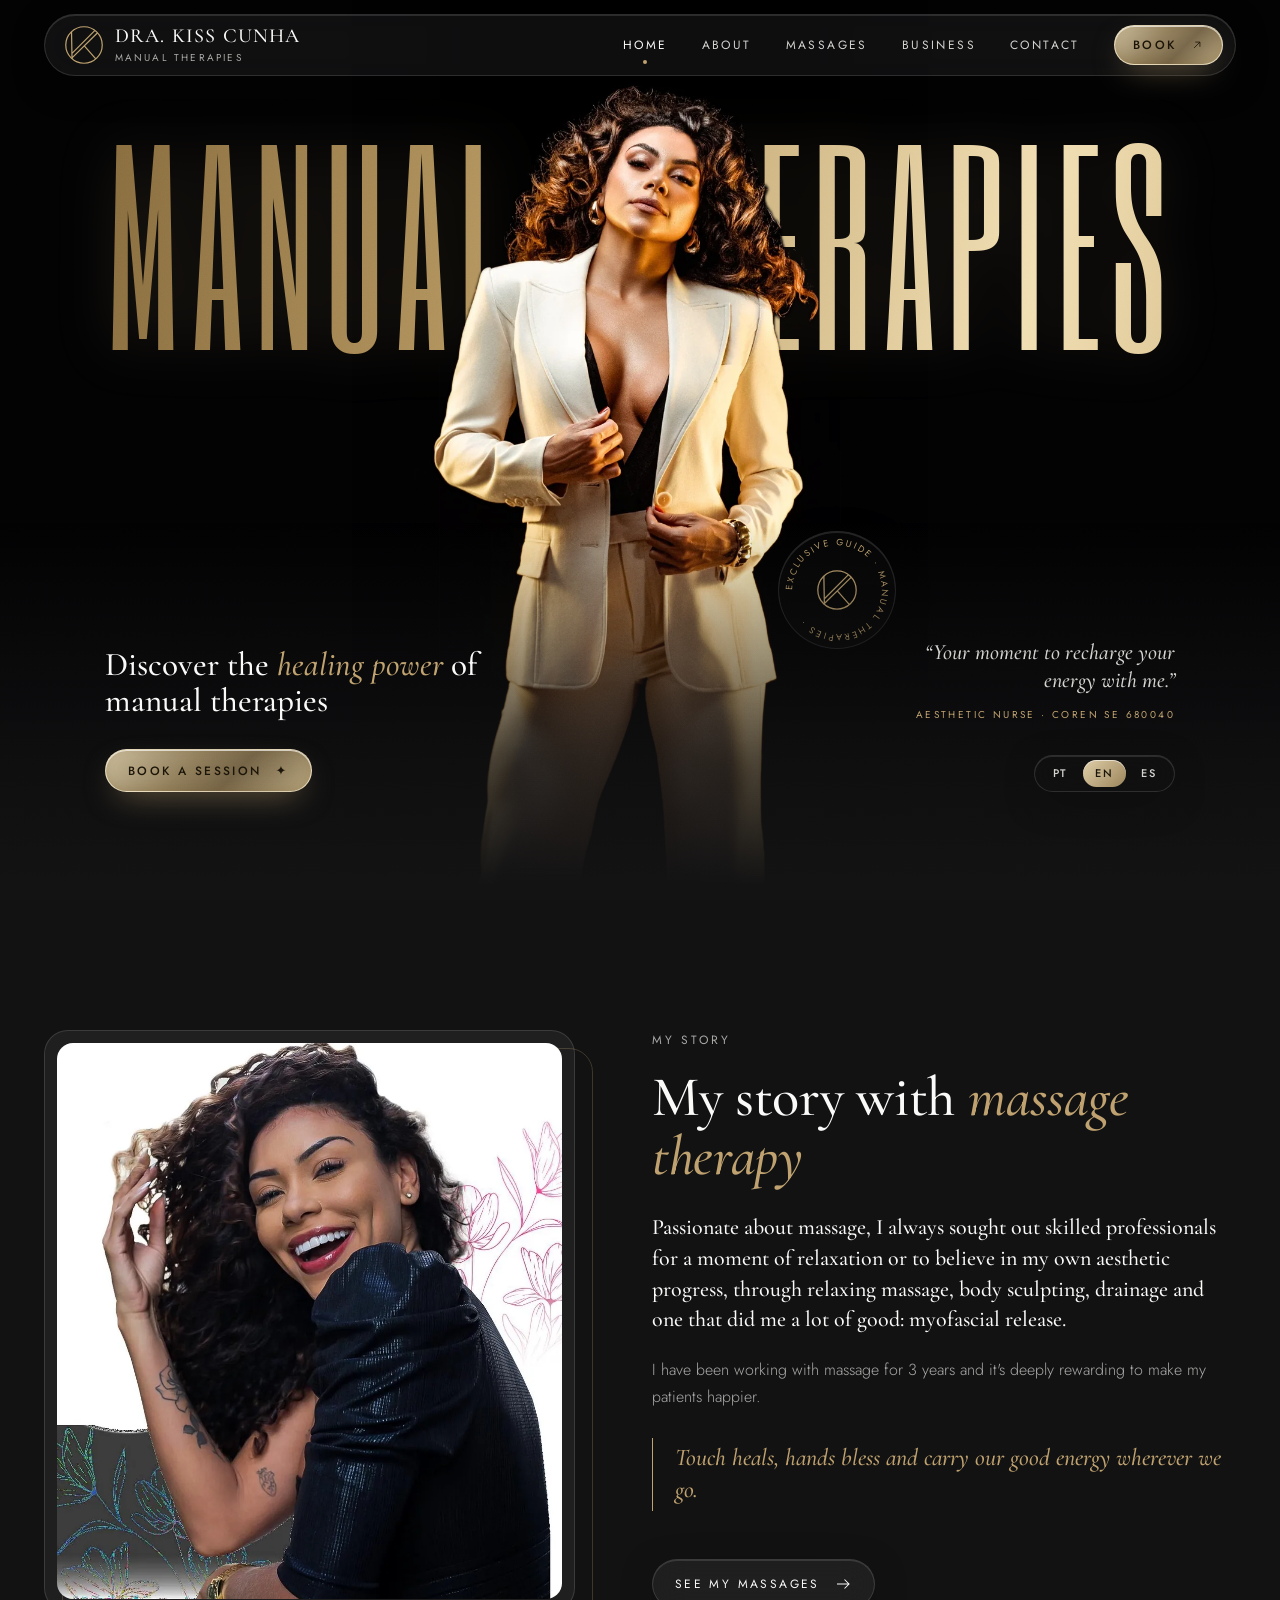
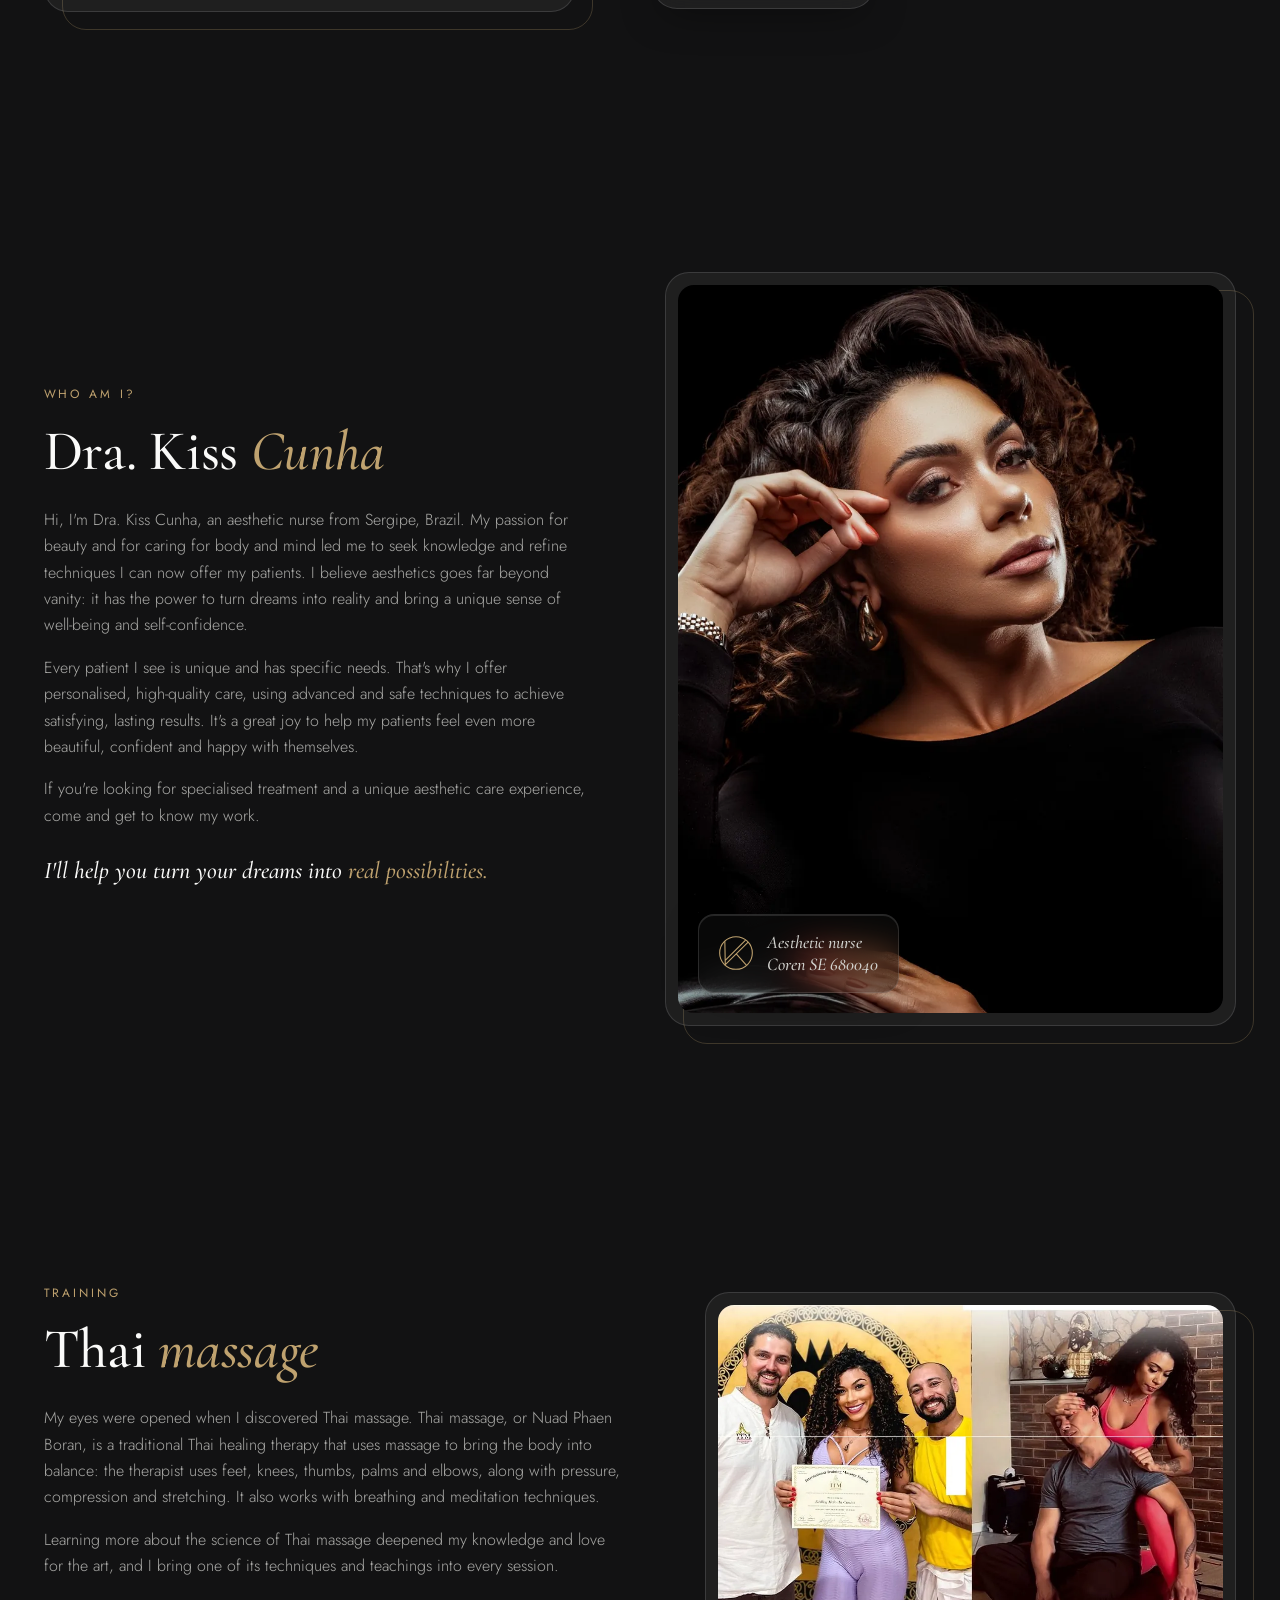
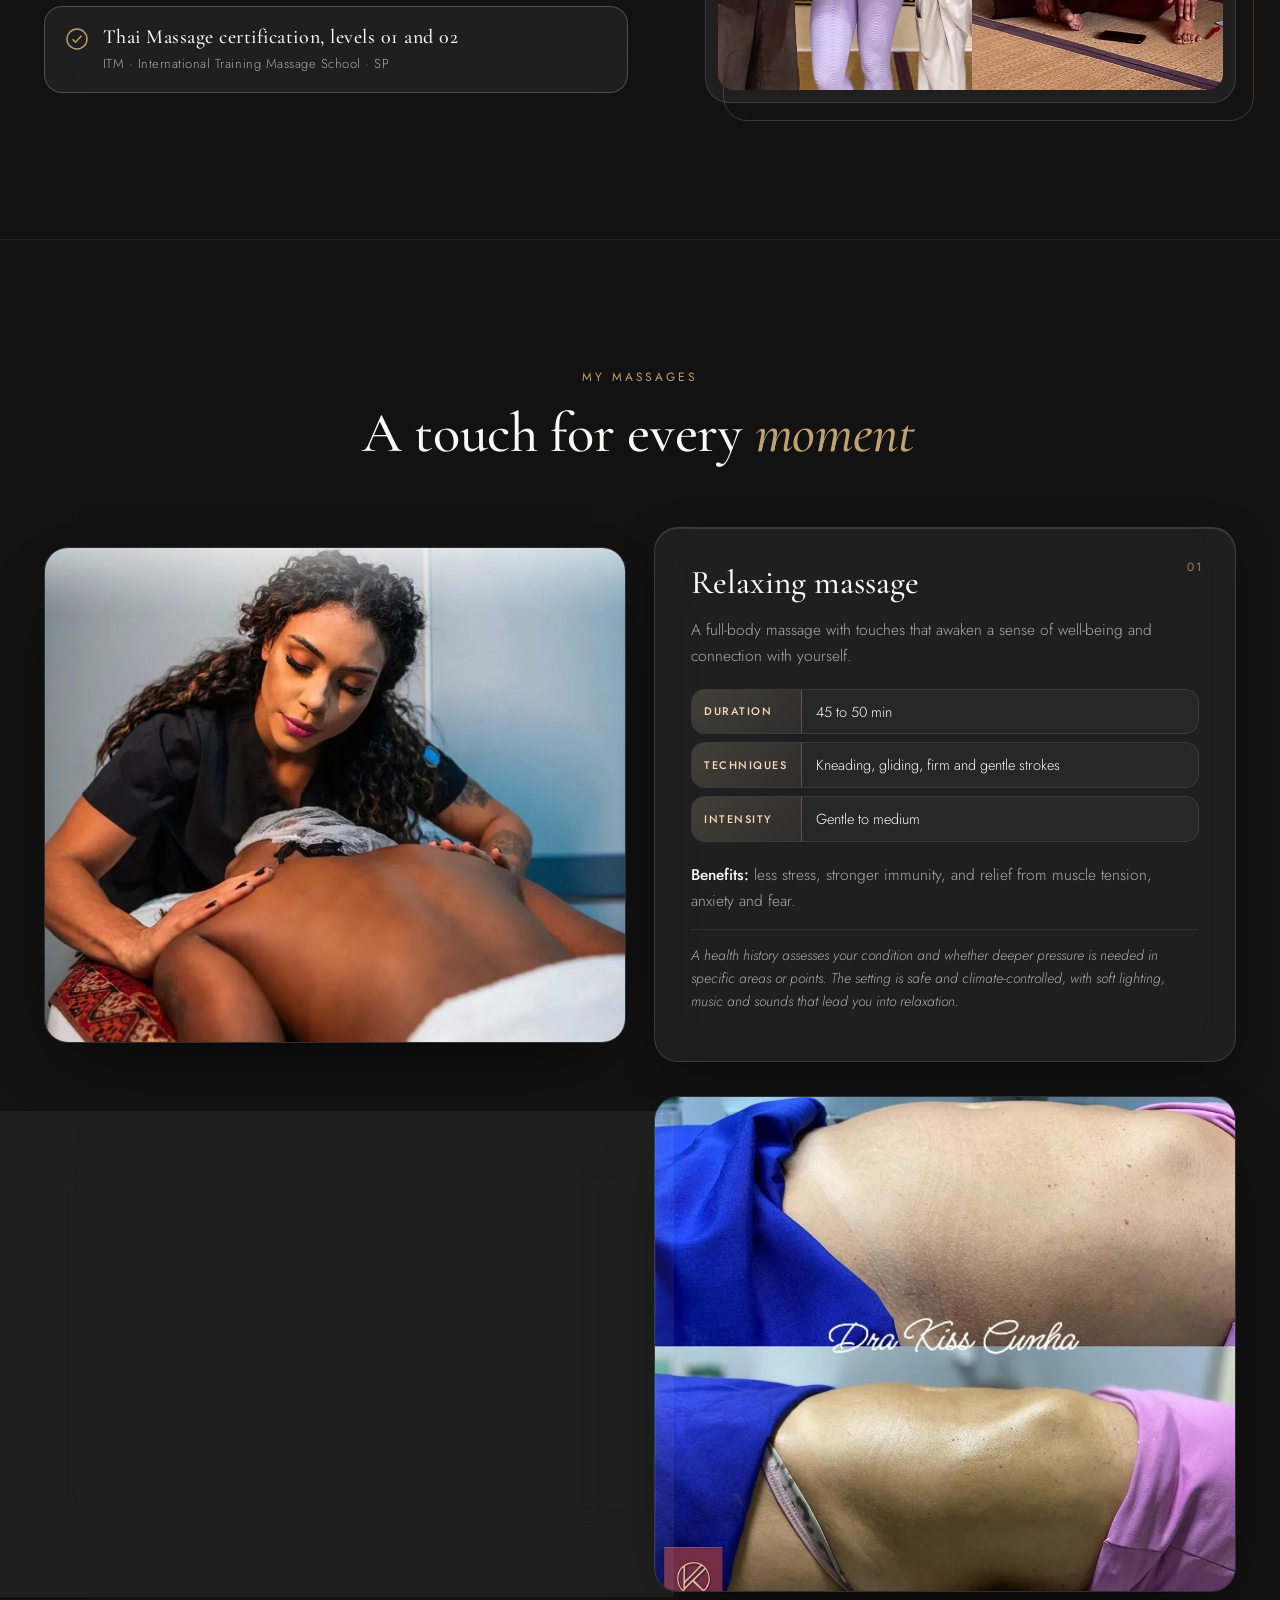
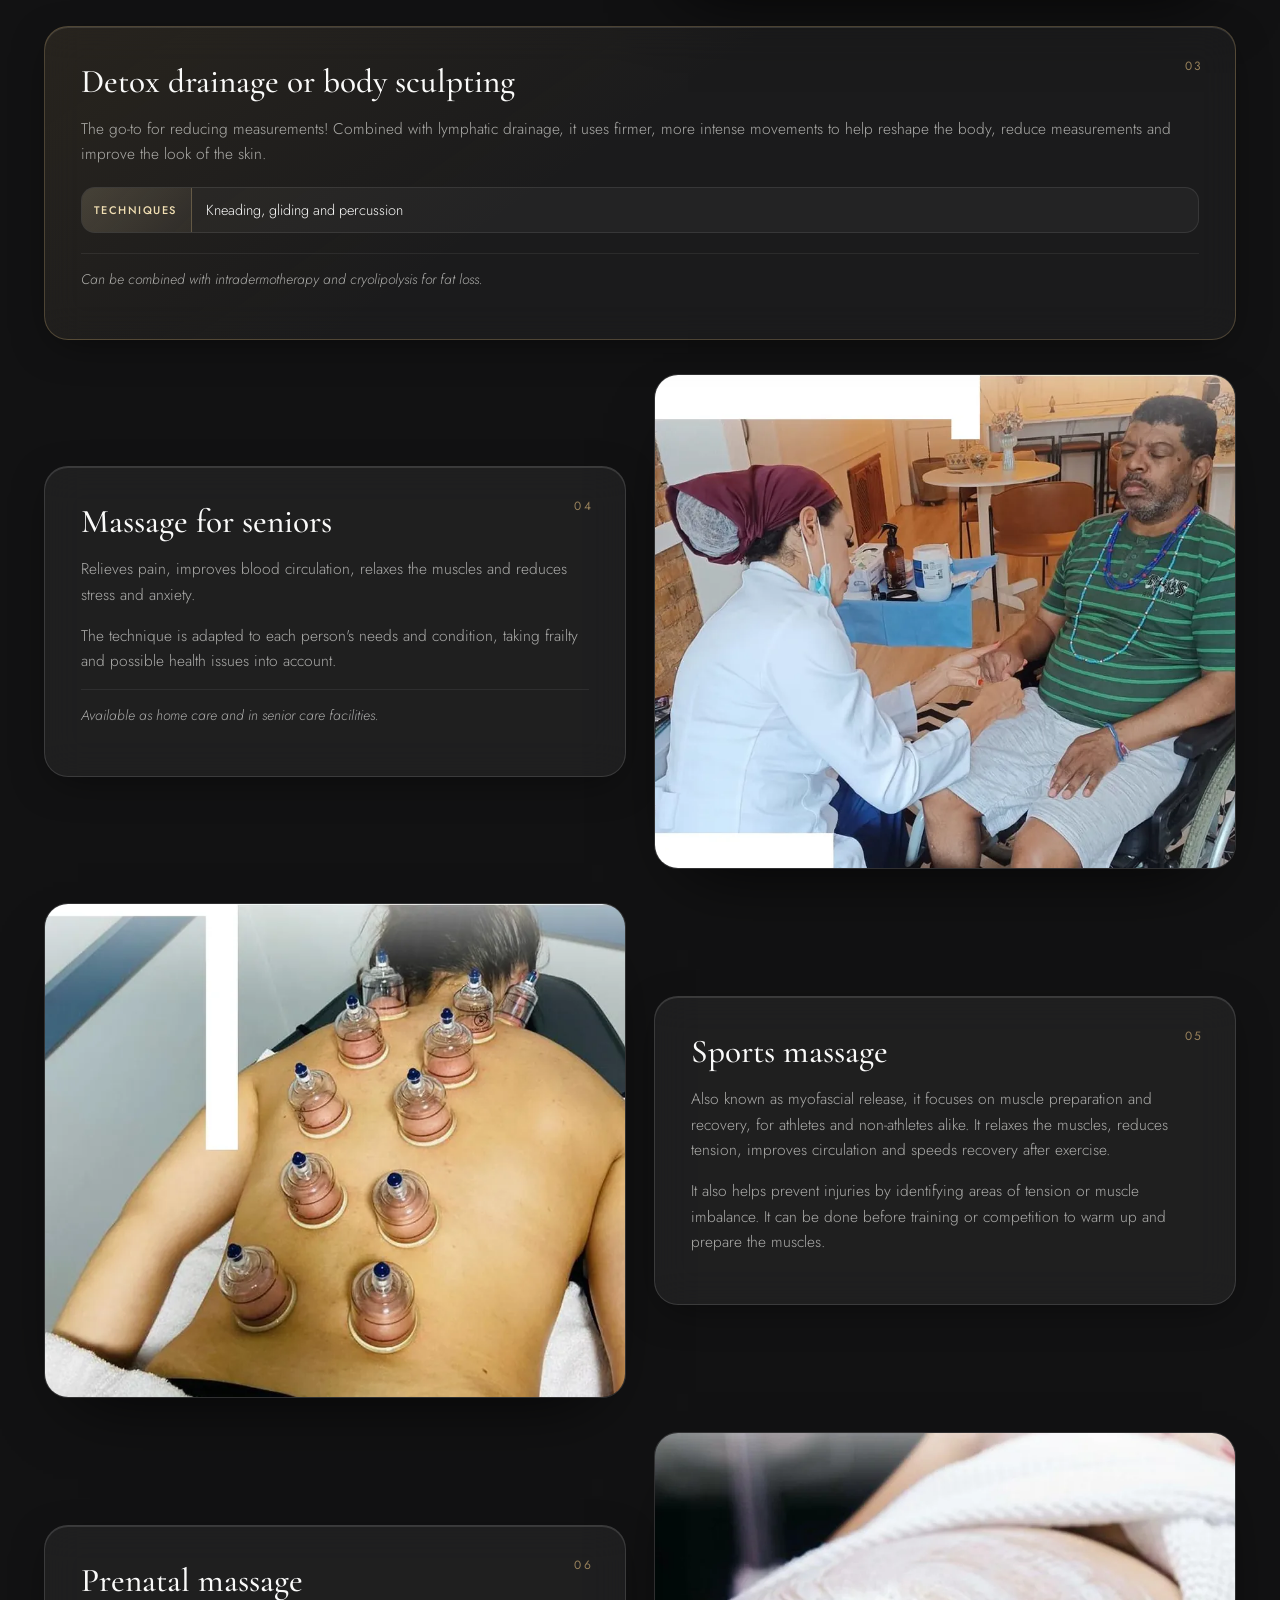
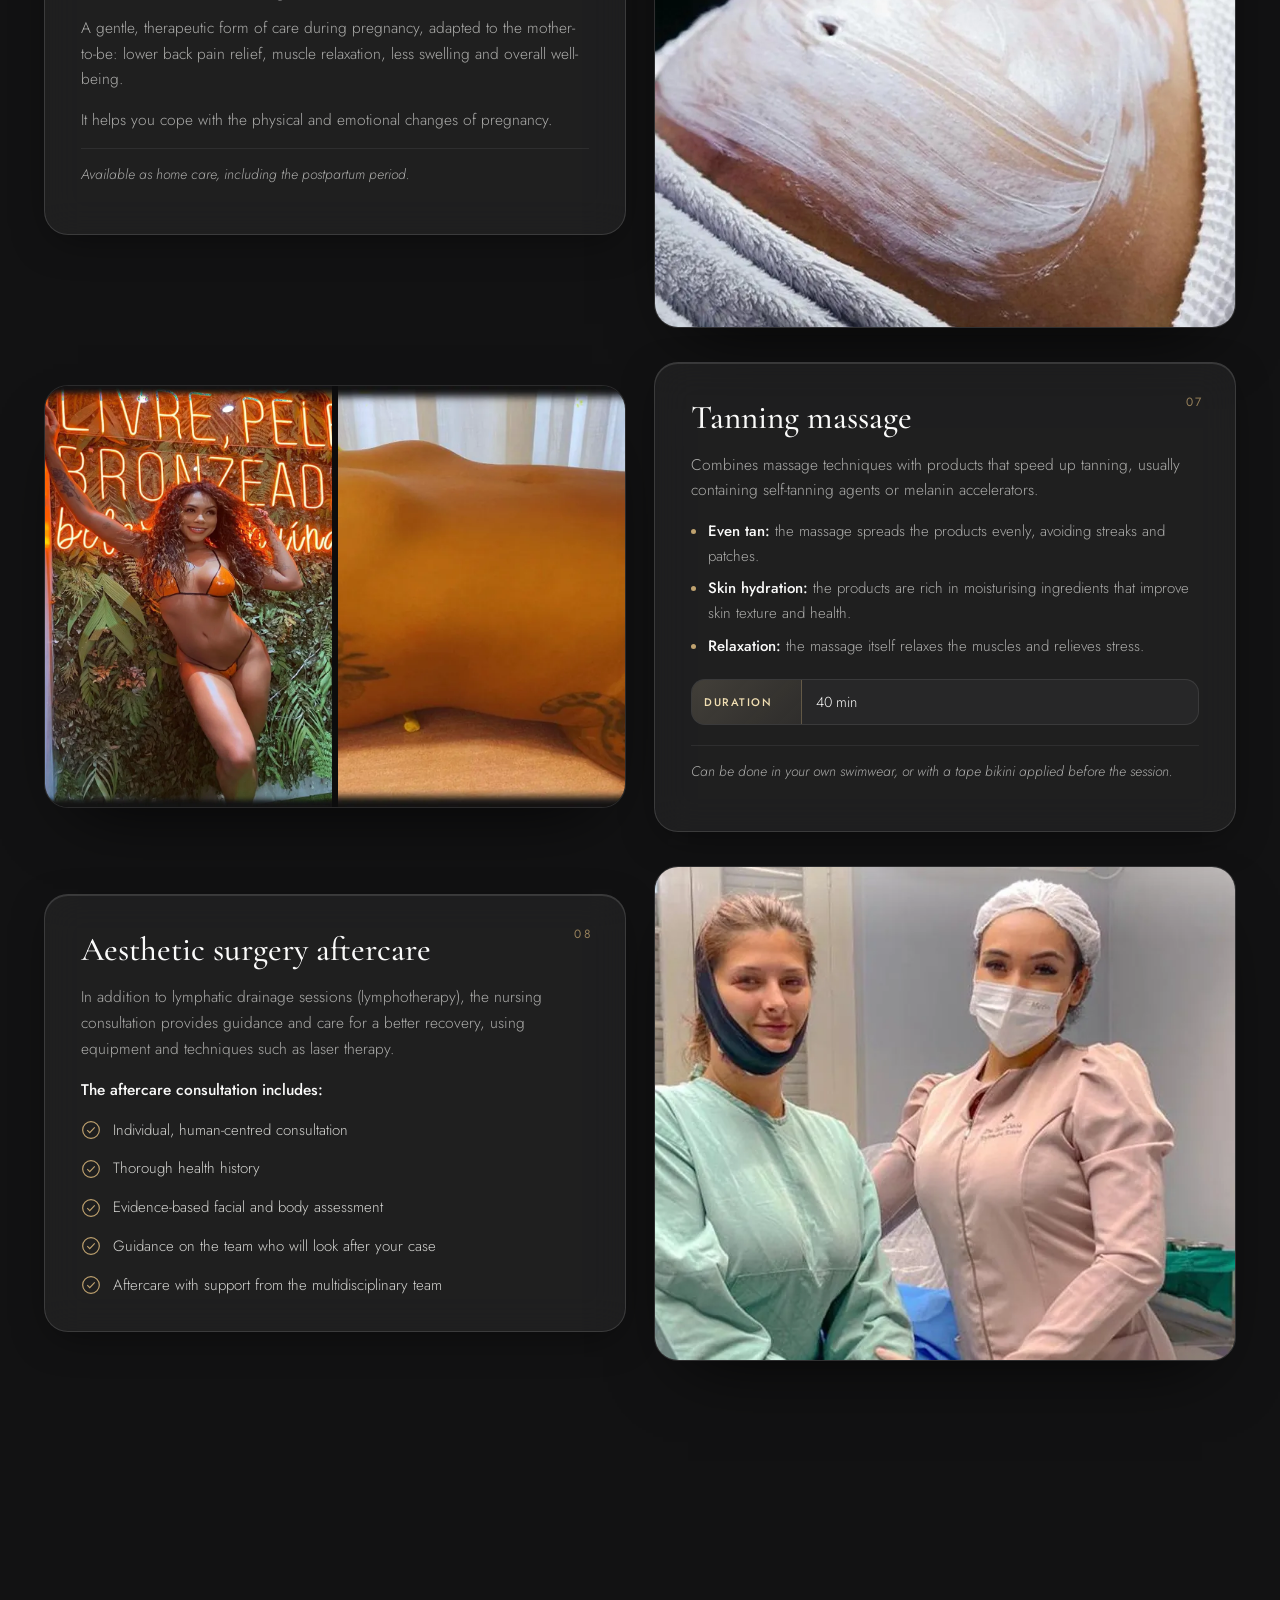
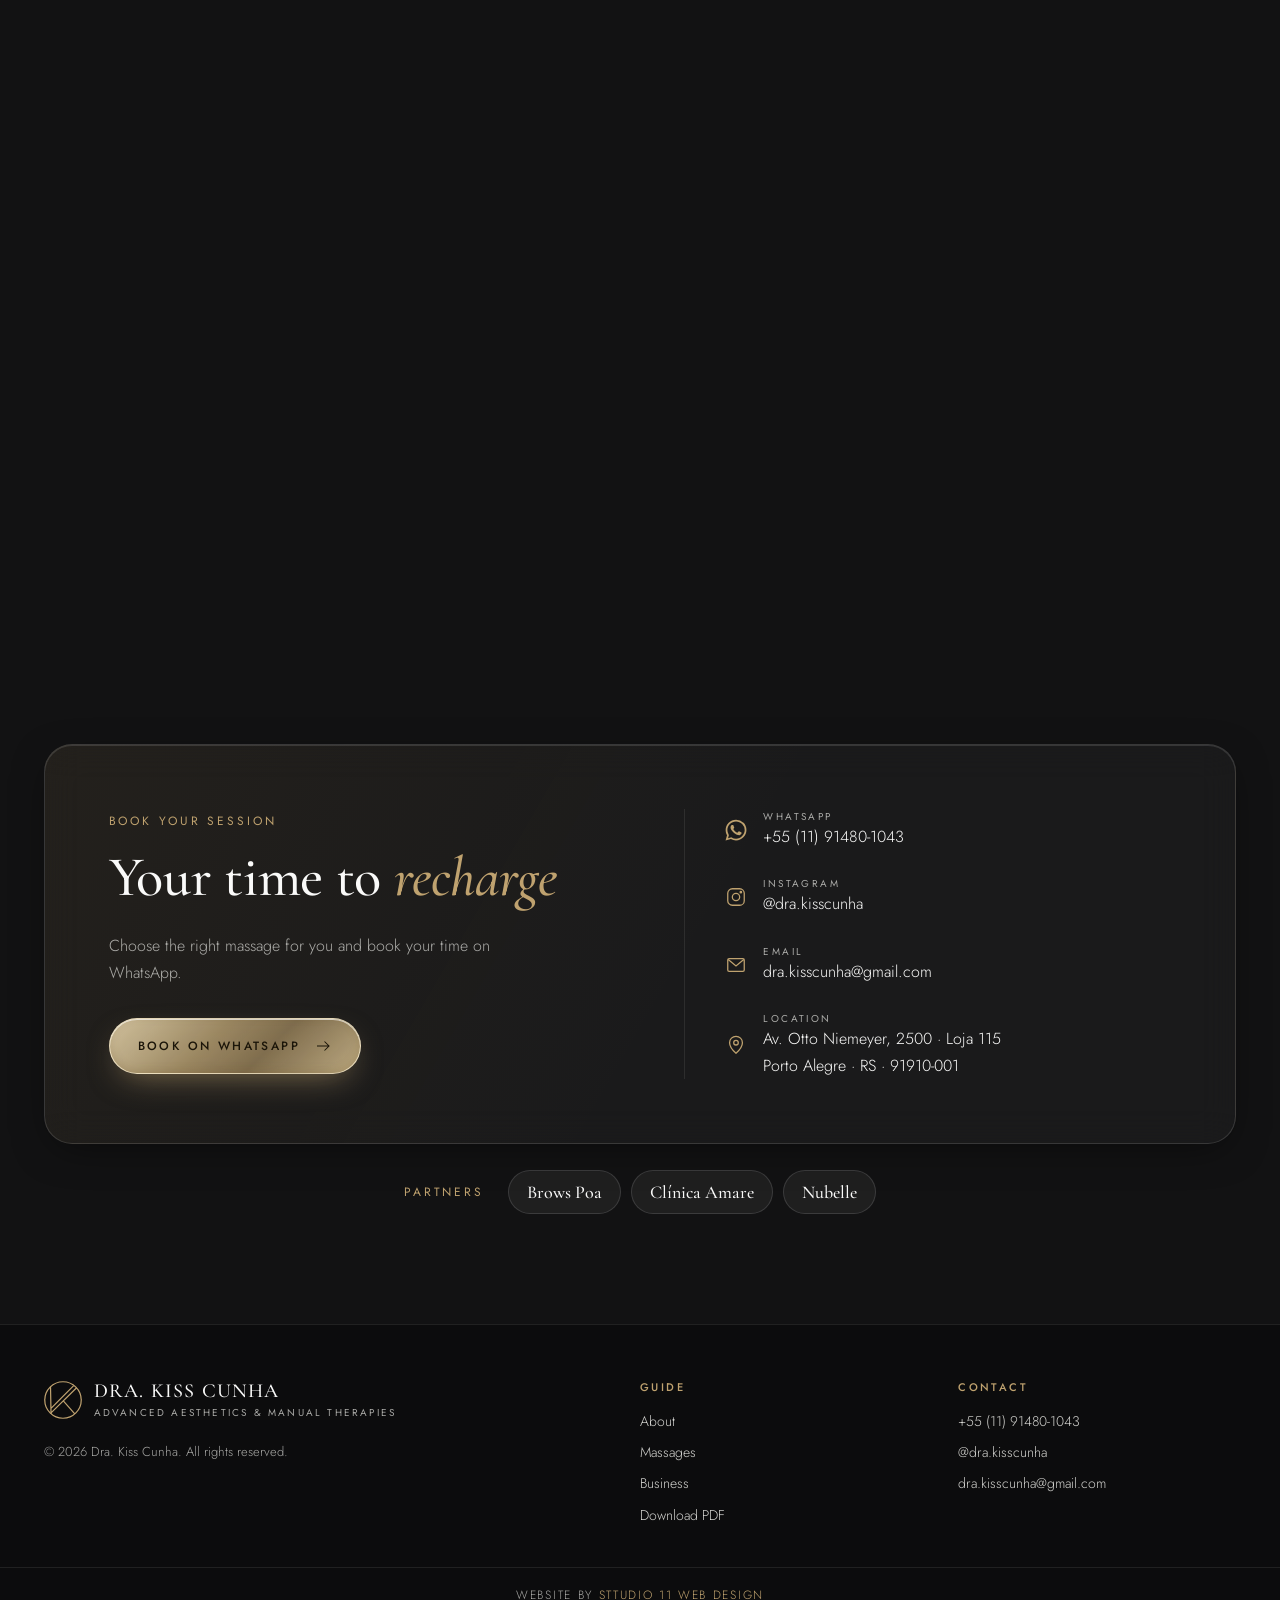
==== commit 38f21a3e: "Corrige base cortada dos títulos dourados (site, lista, guia e capas); guia com seletor PT/EN/ES Co-" ====
--- a/guia-terapias-s8estc/index.html
+++ b/guia-terapias-s8estc/index.html
@@ -83,7 +83,11 @@
       <a class="pill btn-ouro" href="#" data-wa="gostaria de agendar uma sessão de terapia manual">Agendar sessão <span class="estrela" aria-hidden="true">✦</span></a>
     </div>
 
-    <p class="hero__assina">“Seu momento de recarregar<br>as energias comigo.”<small>Enfermeira esteta · Coren SE 680040</small></p>
+    <p class="hero__assina"><span>“Seu momento de recarregar as energias comigo.”</span><small>Enfermeira esteta · Coren SE 680040</small></p>
+
+    <div class="idioma hero__idioma" role="group" aria-label="Idioma">
+      <button type="button" data-lang="pt" aria-pressed="true">PT</button><button type="button" data-lang="en" aria-pressed="false">EN</button><button type="button" data-lang="es" aria-pressed="false">ES</button>
+    </div>
   </section>
 
   <!-- MINHA HISTÓRIA -->
@@ -316,15 +320,8 @@
 
 <a class="wa-flutua oculto" href="#" data-wa="gostaria de agendar uma sessão de terapia manual" aria-label="Agendar pelo WhatsApp"><svg><use href="#wa"/></svg></a>
 
-<script>
-  // WhatsApp com a mensagem de cada botão
-  document.querySelectorAll("[data-wa]").forEach((a) => {
-    a.href = "https://wa.me/5511914801043?text=" + encodeURIComponent("Olá Kiss, " + a.dataset.wa);
-    a.target = "_blank";
-    a.rel = "noopener";
-  });
-</script>
 <script src="../js/site.js"></script>
 <script src="../js/efeitos.js"></script>
+<script src="../js/i18n.js"></script>
 </body>
 </html>
--- a/css/site.css
+++ b/css/site.css
@@ -89,6 +89,7 @@
   color:var(--ouro);
   background:linear-gradient(100deg,#7d6236 0%,#b99a63 18%,#f1dfb3 34%,#c8ab74 46%,#8e7143 62%,#d8bd87 80%,#9a7d49 100%);
   background-size:240% 100%;background-position:0% 0;-webkit-background-clip:text;background-clip:text;-webkit-text-fill-color:transparent;
+  padding:.08em 0 .16em;margin-top:-.08em;
   filter:drop-shadow(0 0 28px rgba(191,162,111,.16)) drop-shadow(0 2px 1px rgba(0,0,0,.35))}
 .hero__esq{position:absolute;z-index:4;left:var(--nome-x,var(--gut));bottom:clamp(56px,12vh,130px);max-width:min(380px,28vw)}
 .hero__esq h1{margin:0 0 30px;font:500 clamp(30px,3vw,46px)/1.08 var(--display);color:var(--off)}
--- a/css/guia.css
+++ b/css/guia.css
@@ -4,8 +4,9 @@
 .hero--guia .hero__nome{font-size:clamp(110px,19vw,420px);gap:.45em}
 .hero--guia .hero__esq{max-width:min(420px,30vw)}
 .hero--guia .hero__esq h1{font-size:clamp(28px,2.6vw,44px)}
-.hero__assina{position:absolute;z-index:4;right:var(--nome-r,var(--gut));bottom:clamp(56px,12vh,130px);max-width:320px;margin:0;text-align:right;
+.hero__assina{position:absolute;z-index:4;right:var(--nome-r,var(--gut));bottom:calc(clamp(56px,12vh,130px) + 70px);max-width:300px;margin:0;text-align:right;
   font:italic 500 22px/1.3 var(--display);color:var(--cinza)}
+.hero__assina span{display:block}
 .hero__assina small{display:block;white-space:nowrap;margin-top:12px;font:400 10px var(--corpo);letter-spacing:.24em;text-transform:uppercase;font-style:normal;color:var(--ouro)}
 
 /* textos de apoio */
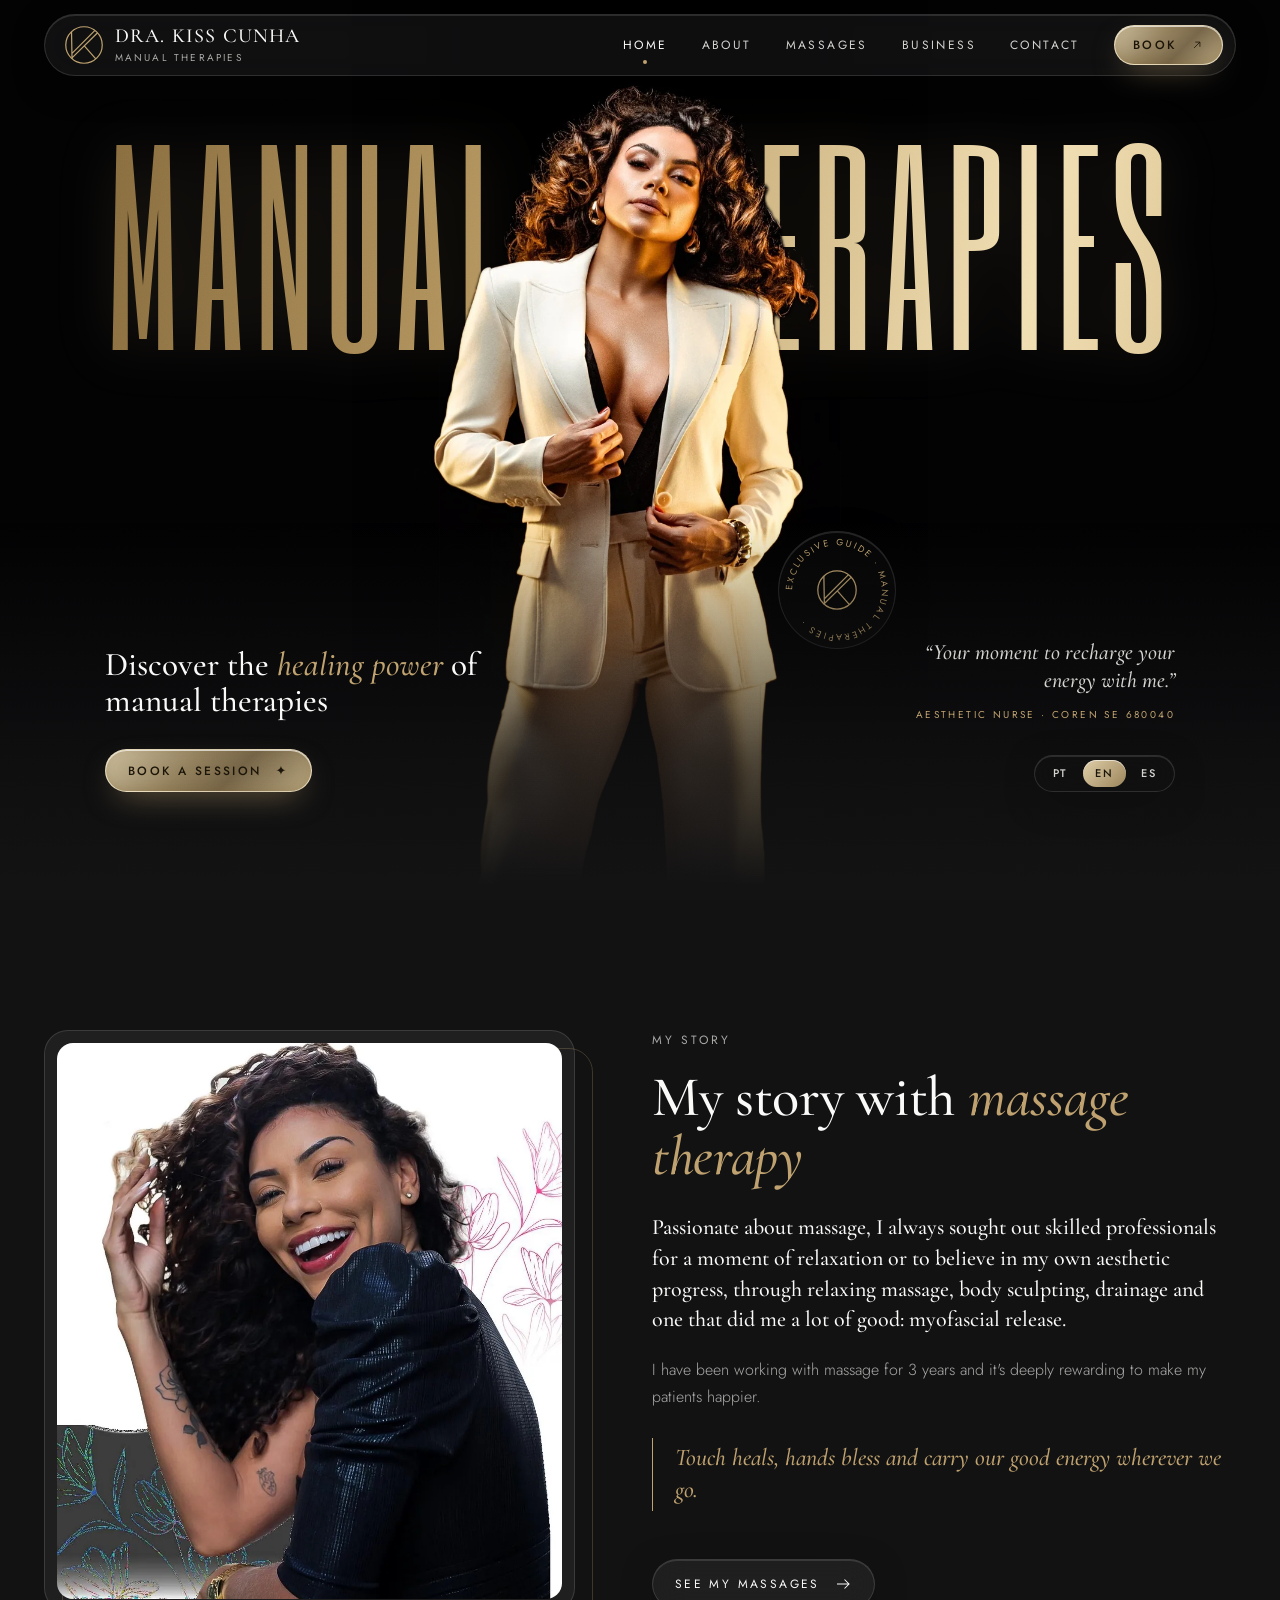
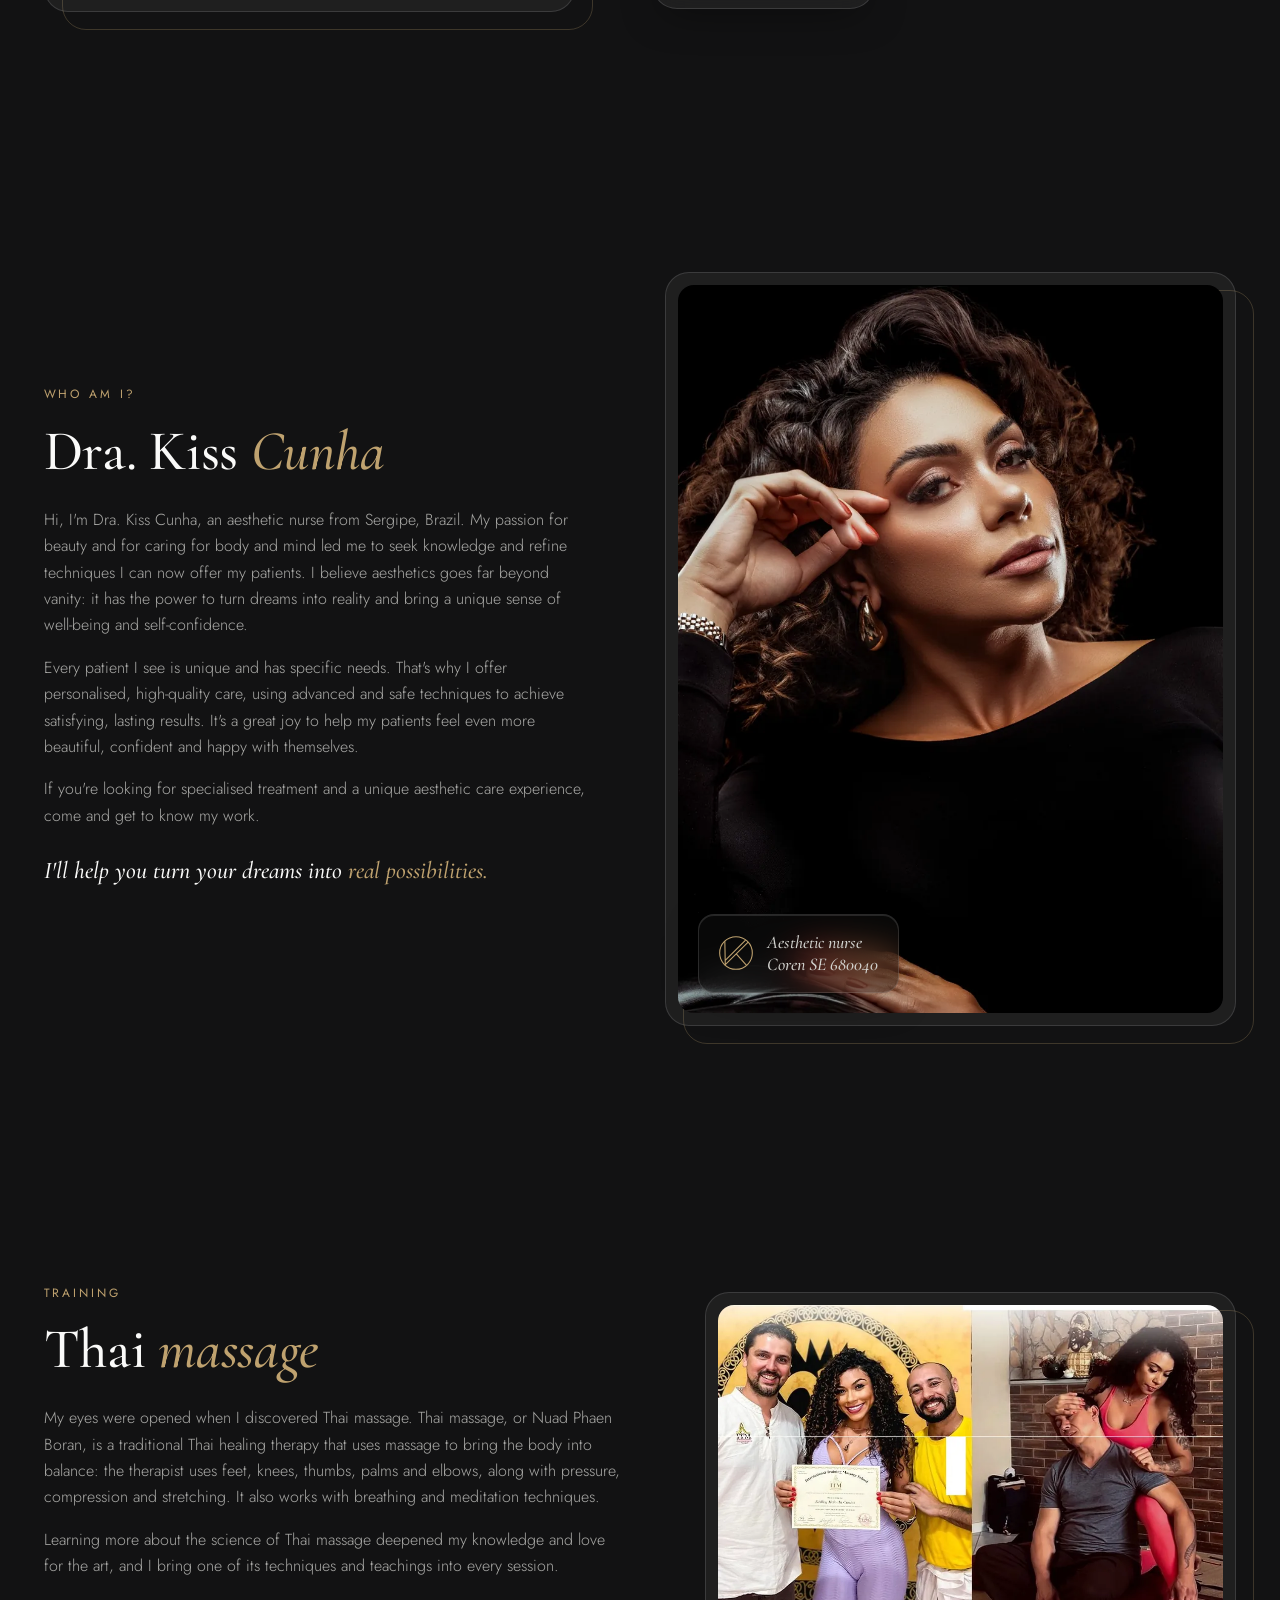
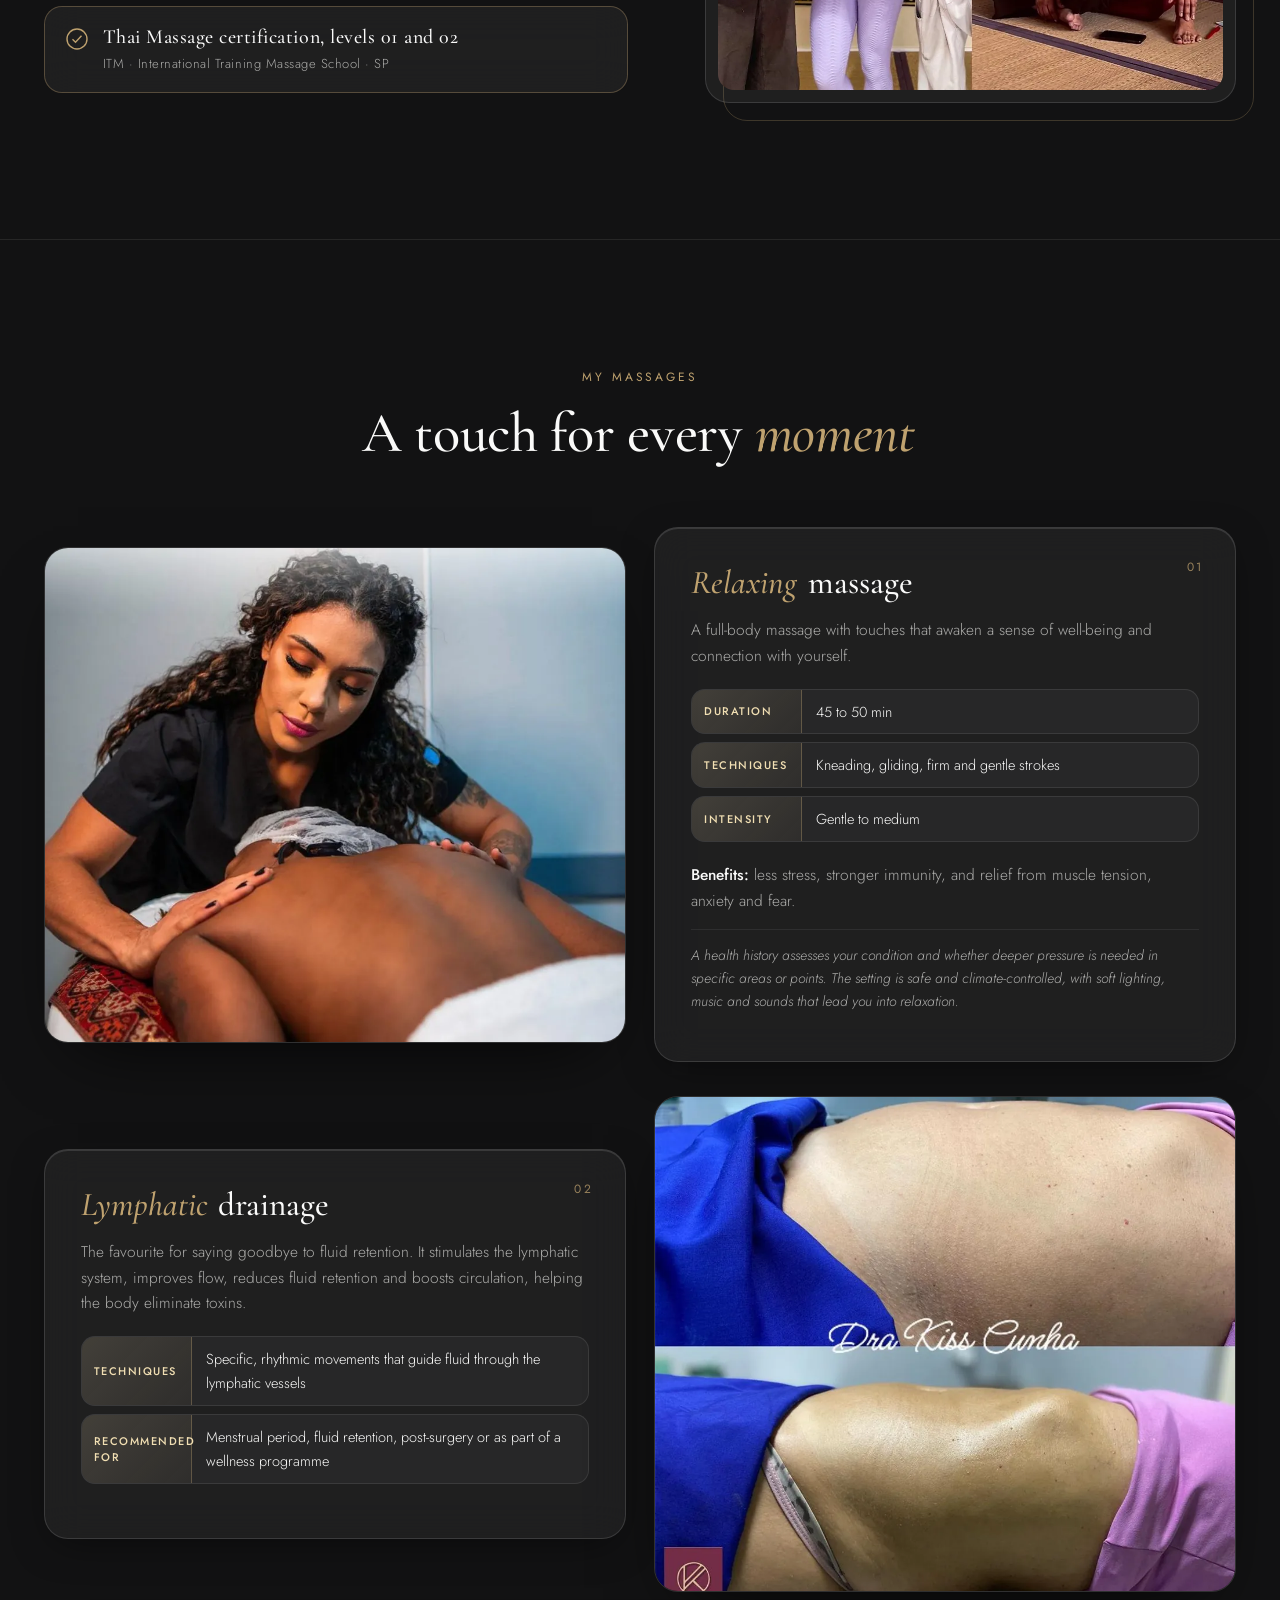
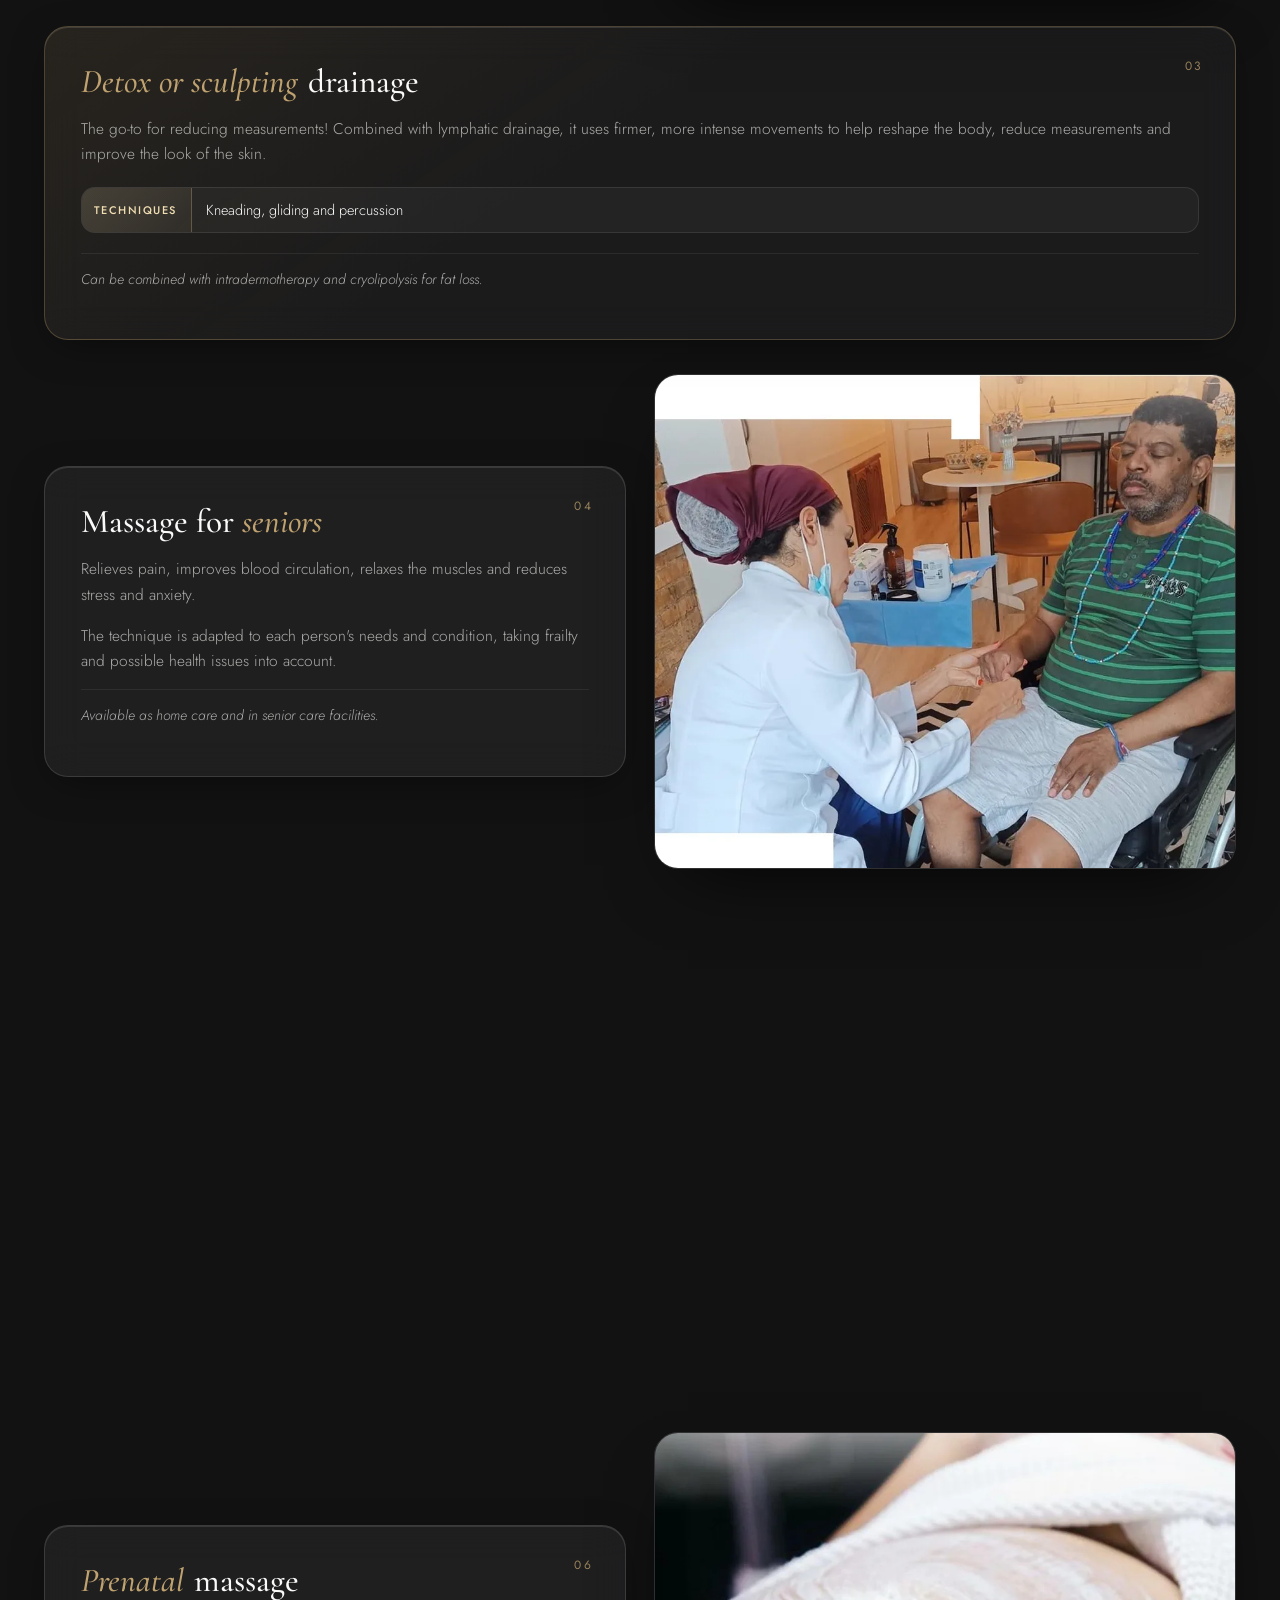
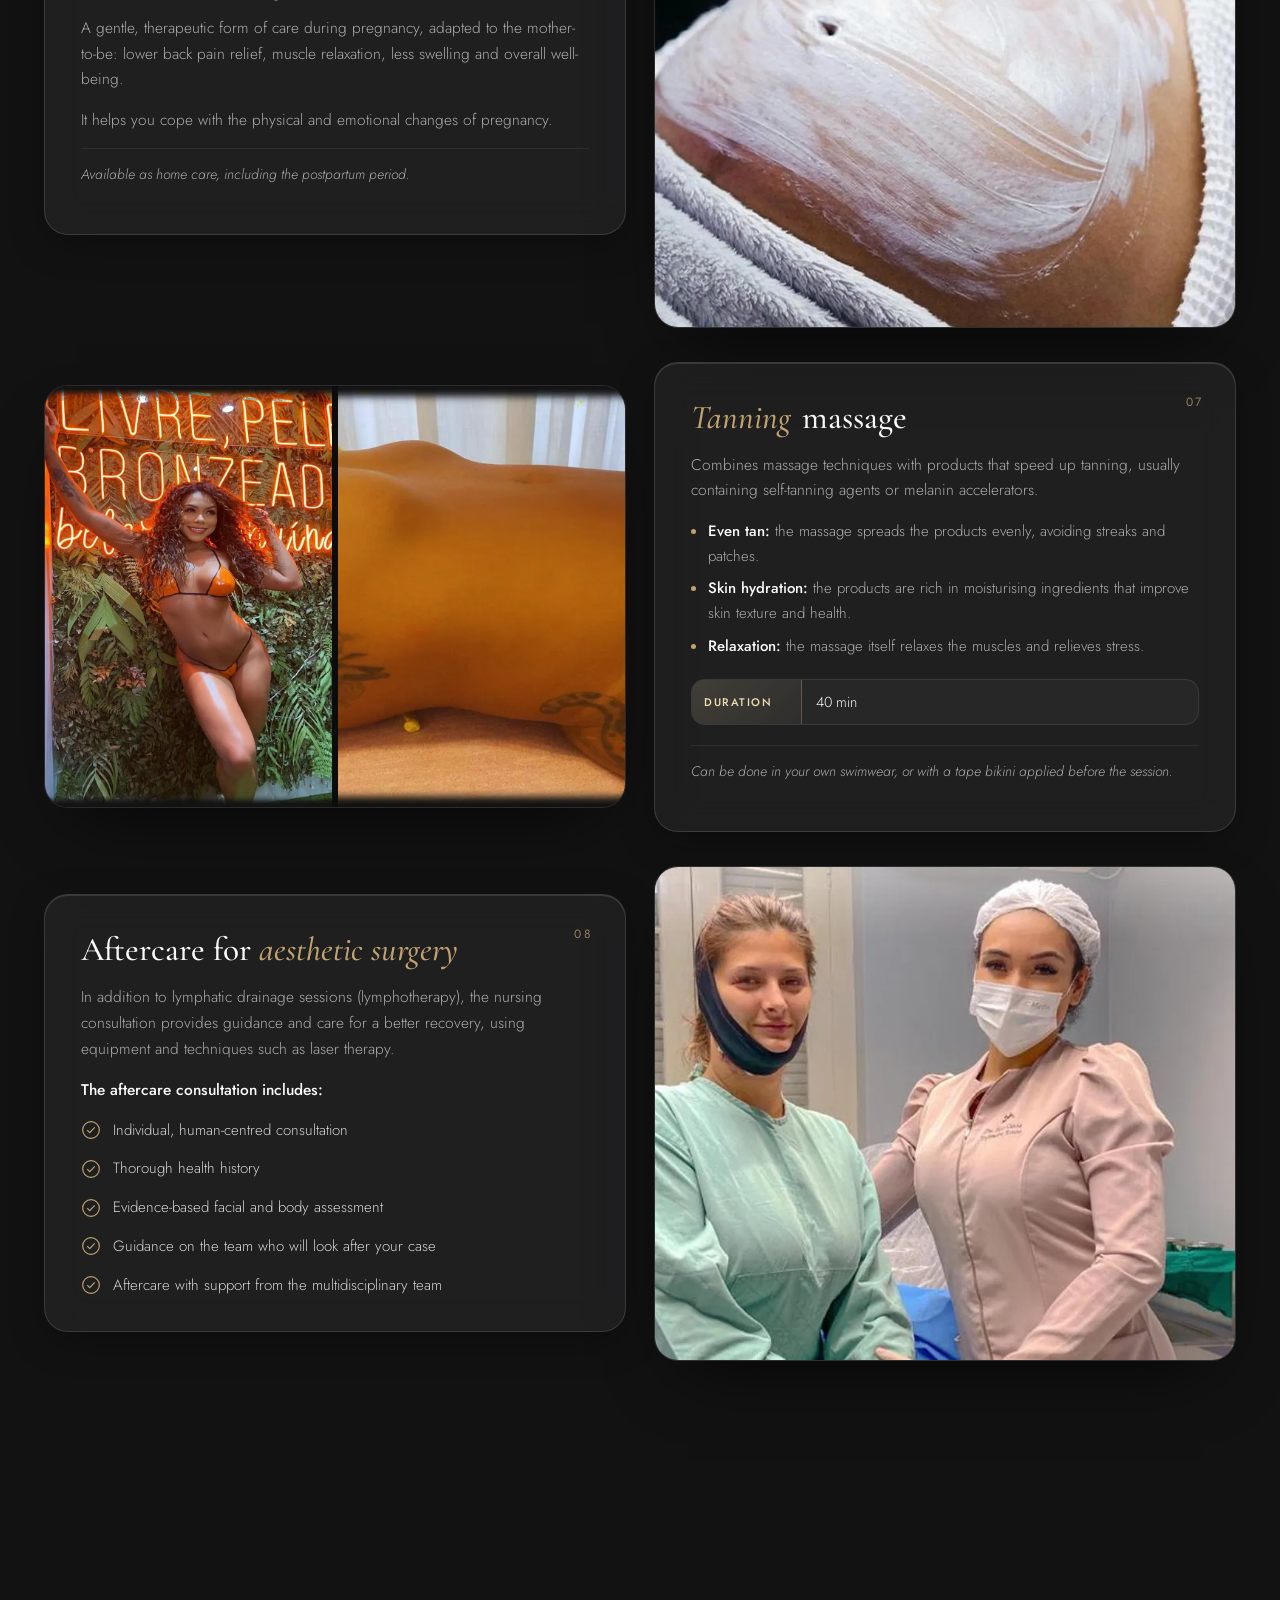
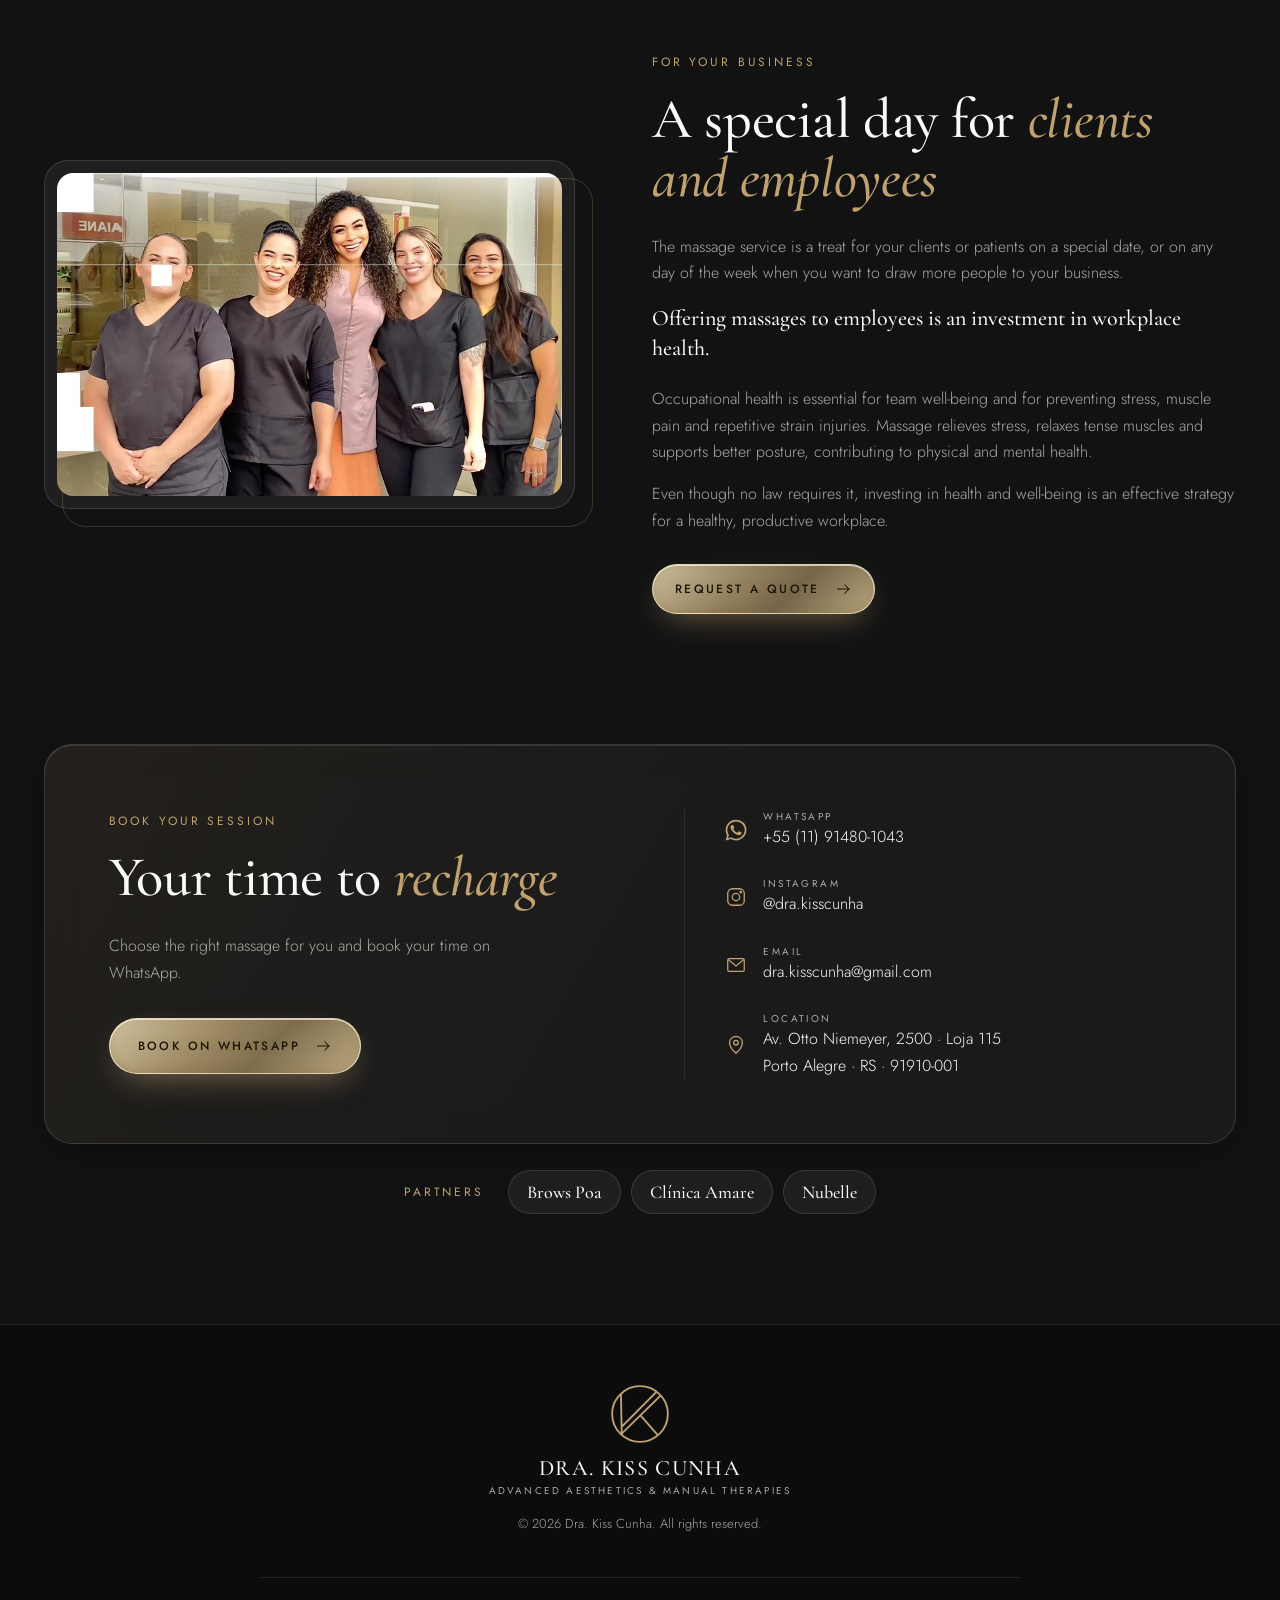
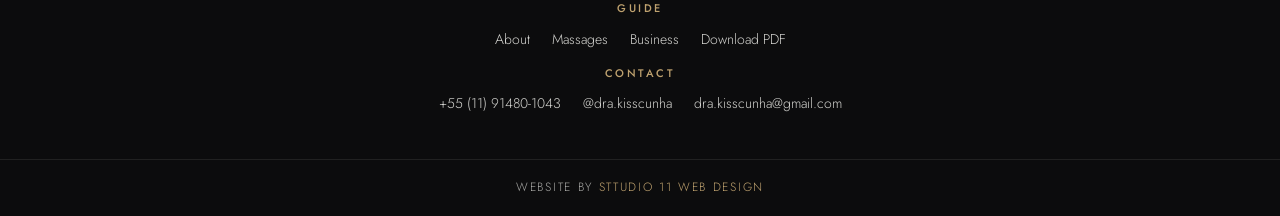
==== commit a684b46d: "Guia: termos das massagens em dourado; rodapé centralizado igual em todas as páginas Co-Authored-By:" ====
--- a/guia-terapias-s8estc/index.html
+++ b/guia-terapias-s8estc/index.html
@@ -149,7 +149,7 @@
       <figure class="msg__foto"><img src="img/relaxante.webp" loading="lazy" width="1000" height="812" alt="Dra. Kiss Cunha aplicando massagem relaxante"></figure>
       <div class="msg__txt">
         <span class="msg__n">01</span>
-        <h3>Massagem relaxante</h3>
+        <h3>Massagem <em>relaxante</em></h3>
         <p>Realizada em todo o corpo, com toques que estimulam sensações de bem-estar e de conexão consigo mesmo.</p>
         <dl class="ficha">
           <div><dt>Duração</dt><dd>45 a 50 min</dd></div>
@@ -165,7 +165,7 @@
       <figure class="msg__foto"><img src="img/drenagem.webp" loading="lazy" width="1000" height="1004" alt="Resultado de drenagem linfática"></figure>
       <div class="msg__txt">
         <span class="msg__n">02</span>
-        <h3>Drenagem linfática</h3>
+        <h3>Drenagem <em>linfática</em></h3>
         <p>A queridinha para dar adeus à retenção de líquidos. Estimula o sistema linfático, melhora o fluxo, reduz a retenção de líquidos e favorece a circulação, ajudando na eliminação de toxinas do corpo.</p>
         <dl class="ficha">
           <div><dt>Manobras</dt><dd>Movimentos específicos e ritmados que direcionam o fluido pelos vasos linfáticos</dd></div>
@@ -177,7 +177,7 @@
     <article class="msg msg--sem-foto">
       <div class="msg__txt">
         <span class="msg__n">03</span>
-        <h3>Dreno detox ou modeladora</h3>
+        <h3>Dreno <em>detox ou modeladora</em></h3>
         <p>A preferida para redução de medidas! Associada à drenagem linfática, é uma técnica com movimentos mais intensos e firmes que ajuda na remodelação corporal, visando a redução de medidas e a melhora da aparência da pele.</p>
         <dl class="ficha">
           <div><dt>Manobras</dt><dd>Amassamento, deslizamento e percussão</dd></div>
@@ -190,7 +190,7 @@
       <figure class="msg__foto"><img src="img/terceira-idade.webp" loading="lazy" width="1000" height="777" alt="Atendimento de massagem a um paciente idoso"></figure>
       <div class="msg__txt">
         <span class="msg__n">04</span>
-        <h3>Massagem para a terceira idade</h3>
+        <h3>Massagem para a <em>terceira idade</em></h3>
         <p>Proporciona alívio da dor, melhora da circulação sanguínea, relaxamento muscular e redução do estresse e da ansiedade.</p>
         <p>A técnica é adaptada às necessidades e condições de cada pessoa, considerando sua fragilidade e possíveis problemas de saúde.</p>
         <p class="nota">Atendimento em home care e em unidades de atenção ao idoso.</p>
@@ -201,7 +201,7 @@
       <figure class="msg__foto"><img src="img/desportiva.webp" loading="lazy" width="1000" height="717" alt="Massagem desportiva com ventosas"></figure>
       <div class="msg__txt">
         <span class="msg__n">05</span>
-        <h3>Massagem desportiva</h3>
+        <h3>Massagem <em>desportiva</em></h3>
         <p>Também conhecida como liberação miofascial, é voltada ao preparo e à recuperação muscular, para atletas ou não. Relaxa os músculos, reduz a tensão, melhora a circulação e ajuda na recuperação após o exercício físico.</p>
         <p>Também auxilia na prevenção de lesões, identificando áreas de tensão ou desequilíbrios musculares. Pode ser aplicada antes do treino ou da competição para aquecer e preparar os músculos.</p>
       </div>
@@ -211,7 +211,7 @@
       <figure class="msg__foto"><img src="img/gestantes.webp" loading="lazy" width="1000" height="814" alt="Massagem em gestante"></figure>
       <div class="msg__txt">
         <span class="msg__n">06</span>
-        <h3>Massagem em gestantes</h3>
+        <h3>Massagem em <em>gestantes</em></h3>
         <p>Uma forma suave e terapêutica de cuidado durante a gravidez, adaptada às necessidades da gestante: alívio da dor lombar, relaxamento muscular, redução do inchaço e bem-estar geral.</p>
         <p>Ajuda a lidar com as mudanças físicas e emocionais da gestação.</p>
         <p class="nota">Pode ser realizada em home care, com atendimento até o puerpério.</p>
@@ -225,7 +225,7 @@
       </figure>
       <div class="msg__txt">
         <span class="msg__n">07</span>
-        <h3>Massagem bronzeadora</h3>
+        <h3>Massagem <em>bronzeadora</em></h3>
         <p>Combina técnicas de massagem com a aplicação de produtos que aceleram o bronzeamento, normalmente com agentes autobronzeadores ou aceleradores de melanina.</p>
         <ul class="beneficios">
           <li><b>Bronzeado uniforme:</b> a massagem distribui os produtos por igual, evitando manchas e descolorações.</li>
@@ -243,7 +243,7 @@
       <figure class="msg__foto"><img src="img/pos-operatorio.webp" loading="lazy" width="976" height="634" alt="Dra. Kiss Cunha com paciente em pós-operatório"></figure>
       <div class="msg__txt">
         <span class="msg__n">08</span>
-        <h3>Pós-operatório de cirurgias estéticas</h3>
+        <h3>Pós-operatório de <em>cirurgias estéticas</em></h3>
         <p>Além das sessões de drenagem linfática (linfoterapia), a consulta de enfermagem traz consultoria e cuidados para uma recuperação melhor, com uso de equipamentos e técnicas como a laserterapia.</p>
         <p><b>A consulta no pós-operatório contempla:</b></p>
         <ul class="checks checks--col">
@@ -264,7 +264,7 @@
     </figure>
     <div class="empresas__txt">
       <p class="kicker">Para sua empresa</p>
-      <h2>Um dia especial para clientes e <em>colaboradores</em></h2>
+      <h2>Um dia especial para <em>clientes e colaboradores</em></h2>
       <p>O serviço de massagem funciona como um mimo para seu cliente ou paciente em uma data especial, ou num dia da semana em que você queira atrair mais público para sua empresa.</p>
       <p class="destaque-txt">Oferecer massagens aos colaboradores é uma iniciativa ligada à saúde do trabalhador.</p>
       <p>A saúde ocupacional é essencial para o bem-estar da equipe e para prevenir estresse, dores musculares e lesões por esforço repetitivo. As massagens aliviam o estresse, relaxam os músculos tensos e favorecem uma postura melhor, contribuindo para a saúde física e mental.</p>
--- a/css/site.css
+++ b/css/site.css
@@ -242,10 +242,15 @@
 
 /* rodapé */
 .rodape{border-top:1px solid var(--linha-2);background:var(--preto-2)}
-.rodape__in{max-width:calc(var(--max) + 2*var(--gut));margin:auto;padding:56px var(--gut) 40px;display:grid;grid-template-columns:2fr 1fr 1fr;gap:40px}
-.rodape__marca p{margin-top:22px;font-size:13px;color:var(--txt)}
-.rodape__col{display:flex;flex-direction:column;gap:8px;font-size:14px;color:var(--cinza)}
-.rodape__col .rotulo{margin:0 0 8px}
+.rodape__in{max-width:calc(var(--max) + 2*var(--gut));margin:auto;padding:60px var(--gut) 44px;display:flex;flex-direction:column;align-items:center;gap:30px;text-align:center}
+.rodape .marca{flex-direction:column;align-items:center;gap:14px;text-align:center}
+.rodape .marca__k{width:58px;height:58px}
+.rodape .marca__nome{display:block;font-size:22px}
+.rodape .marca__nome small{display:block}
+.rodape__marca p{margin-top:16px;font-size:13px;color:var(--txt)}
+.rodape__col{display:flex;flex-wrap:wrap;justify-content:center;align-items:center;gap:8px 22px;font-size:14px;color:var(--cinza);padding-top:24px;border-top:1px solid var(--linha-2);width:min(760px,100%)}
+.rodape__col+.rodape__col{padding-top:0;border-top:0;margin-top:-14px}
+.rodape__col .rotulo{flex-basis:100%;margin:0 0 4px}
 .rodape__col a:hover{color:var(--ouro)}
 .rodape__cred{margin:0;text-align:center;padding:18px var(--gut);border-top:1px solid var(--linha-2);font-size:12px;letter-spacing:.14em;text-transform:uppercase;color:var(--txt)}
 .rodape__cred a{color:var(--ouro)}
@@ -461,8 +466,6 @@
   .faq__r--duas{grid-template-columns:1fr}
   .contato__in{grid-template-columns:1fr}
   .contato__lista{padding:30px 0 0;border-left:0;border-top:1px solid var(--linha-2)}
-  .rodape__in{grid-template-columns:1fr 1fr}
-  .rodape__marca{grid-column:1/-1}
 }
 @media (min-width:600px) and (max-width:900px){
   .procs__grade{max-width:none}
@@ -471,6 +474,8 @@
   .card__txt{padding:28px 26px 26px}
 }
 @media (max-width:560px){
+  .rodape__col{flex-direction:column;gap:8px}
+  .rodape__col+.rodape__col{margin-top:0;padding-top:20px;border-top:1px solid var(--linha-2)}
   .bento{grid-template-columns:1fr;gap:14px}
   .rec,.rec--destaque{grid-column:auto}
   .rec{padding:26px 22px}
@@ -480,10 +485,6 @@
   .marca__nome{display:none}
   .marca__k{width:40px;height:40px}
   .nav__in{padding:6px 6px 6px 8px}
-  .rodape .marca__nome{display:block}
-  .rodape__in{text-align:center;justify-items:center}
-  .rodape .marca{justify-content:center}
-  .rodape__col{align-items:center}
   .hero__nome{font-size:33vw}
   .pilares__lista{grid-template-columns:1fr}
   .pilares__lista li{border-left:0!important;padding:22px 20px}
@@ -493,7 +494,6 @@
   .faq summary{gap:14px}
   .faq__r{padding-left:0}
   .frase{padding:90px var(--gut)}
-  .rodape__in{grid-template-columns:1fr}
   .moldura::before{transform:translate(10px,10px)}
   .contato .btn-grande,.hero__esq .pill{width:100%;justify-content:center;letter-spacing:.16em;padding-left:18px;padding-right:18px}
   .contato__in{padding:32px 20px}
--- a/css/guia.css
+++ b/css/guia.css
@@ -45,6 +45,9 @@
 .msg--sem-foto .msg__txt{background:linear-gradient(145deg,rgba(191,162,111,.13),rgba(255,255,255,.04) 45%);border-color:rgba(191,162,111,.3)}
 .msg__n{position:absolute;top:30px;right:32px;font:400 12px var(--corpo);letter-spacing:.2em;color:rgba(191,162,111,.75)}
 .msg h3{font:500 clamp(30px,2.6vw,38px)/1.05 var(--display);color:var(--off);margin:0 0 16px;padding-right:40px}
+.msg h3 em{font-style:italic;background:linear-gradient(100deg,#BFA26F 38%,#F6E7C2 50%,#BFA26F 62%);background-size:260% 100%;background-position:100% 0;
+  -webkit-background-clip:text;background-clip:text;-webkit-text-fill-color:transparent;padding:0 .08em .1em 0}
+@media (prefers-reduced-motion:no-preference){.msg.visto h3 em{animation:reluz 1.8s ease .4s both}}
 .msg__txt>p{color:var(--txt);font-size:15.5px}
 .msg__txt b{color:var(--off)}
 .nota{font-size:14px!important;font-style:italic;padding-top:14px;border-top:1px solid rgba(255,255,255,.07)}
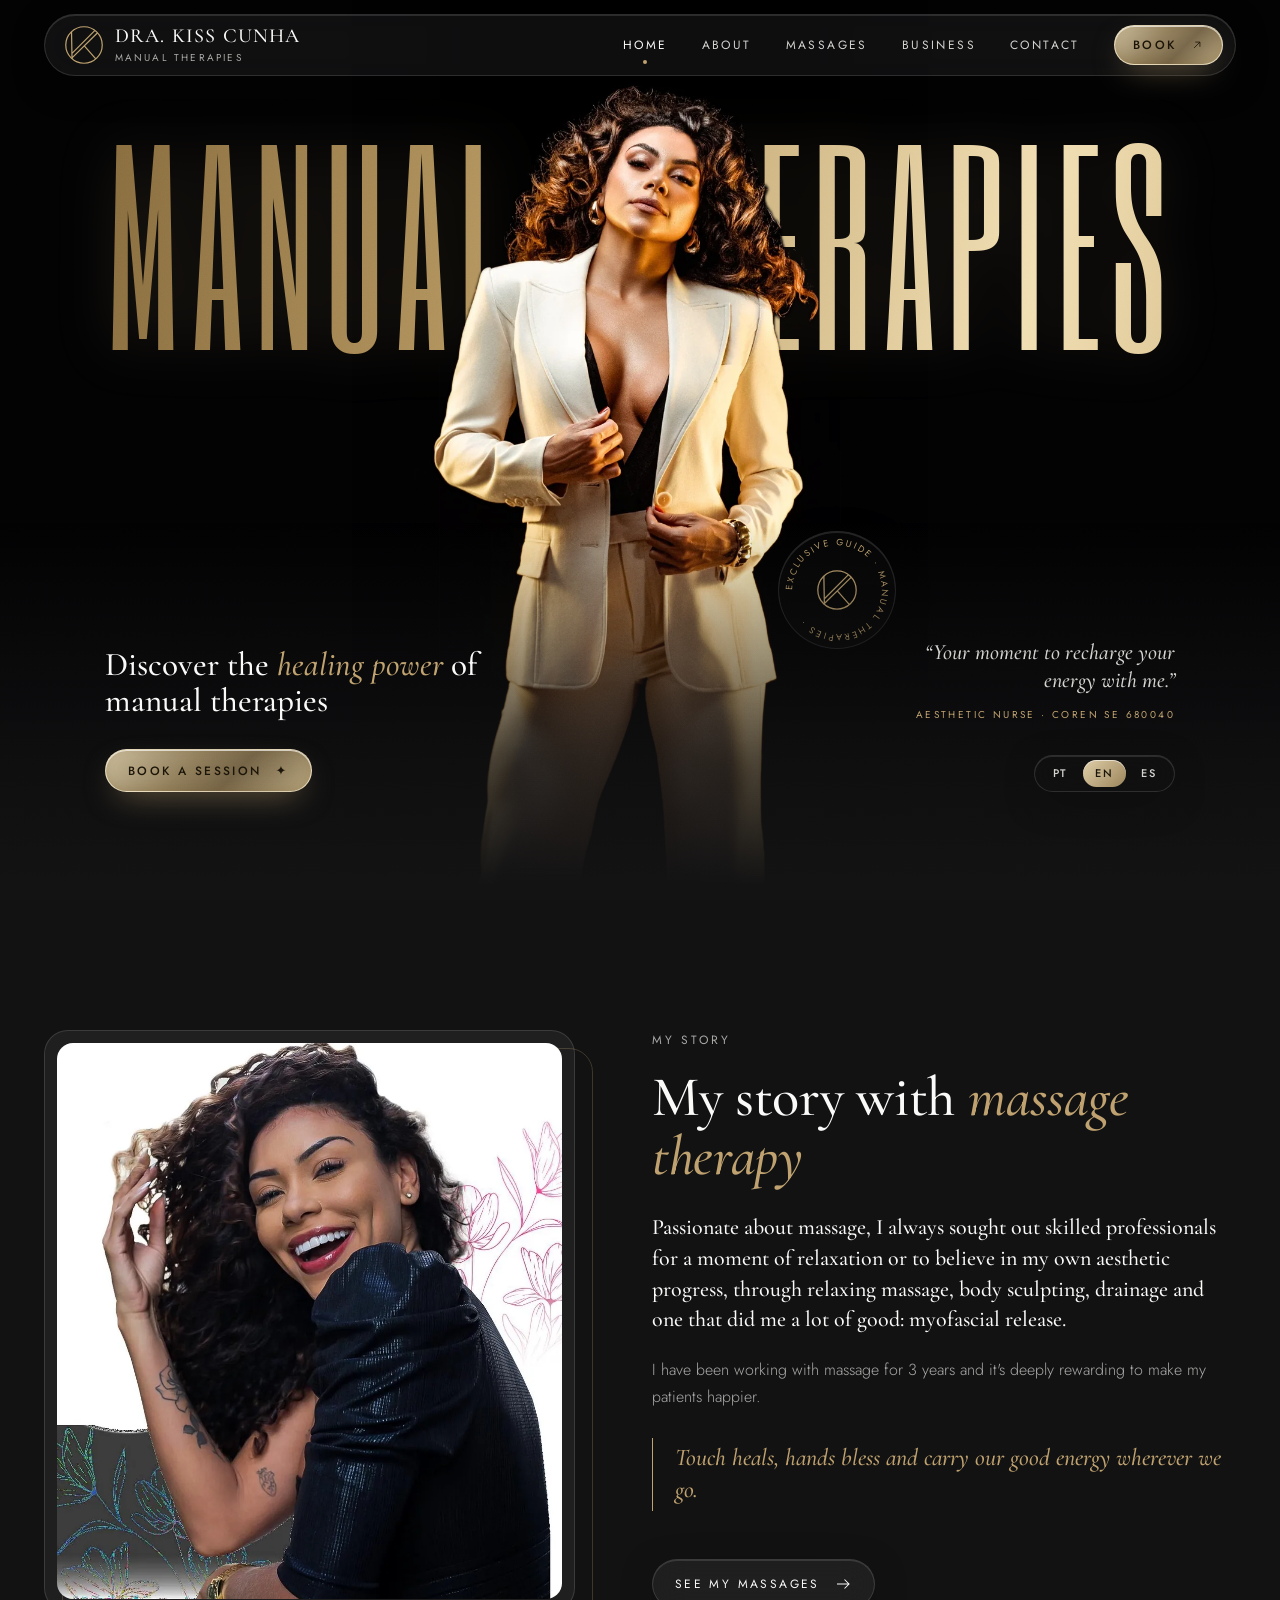
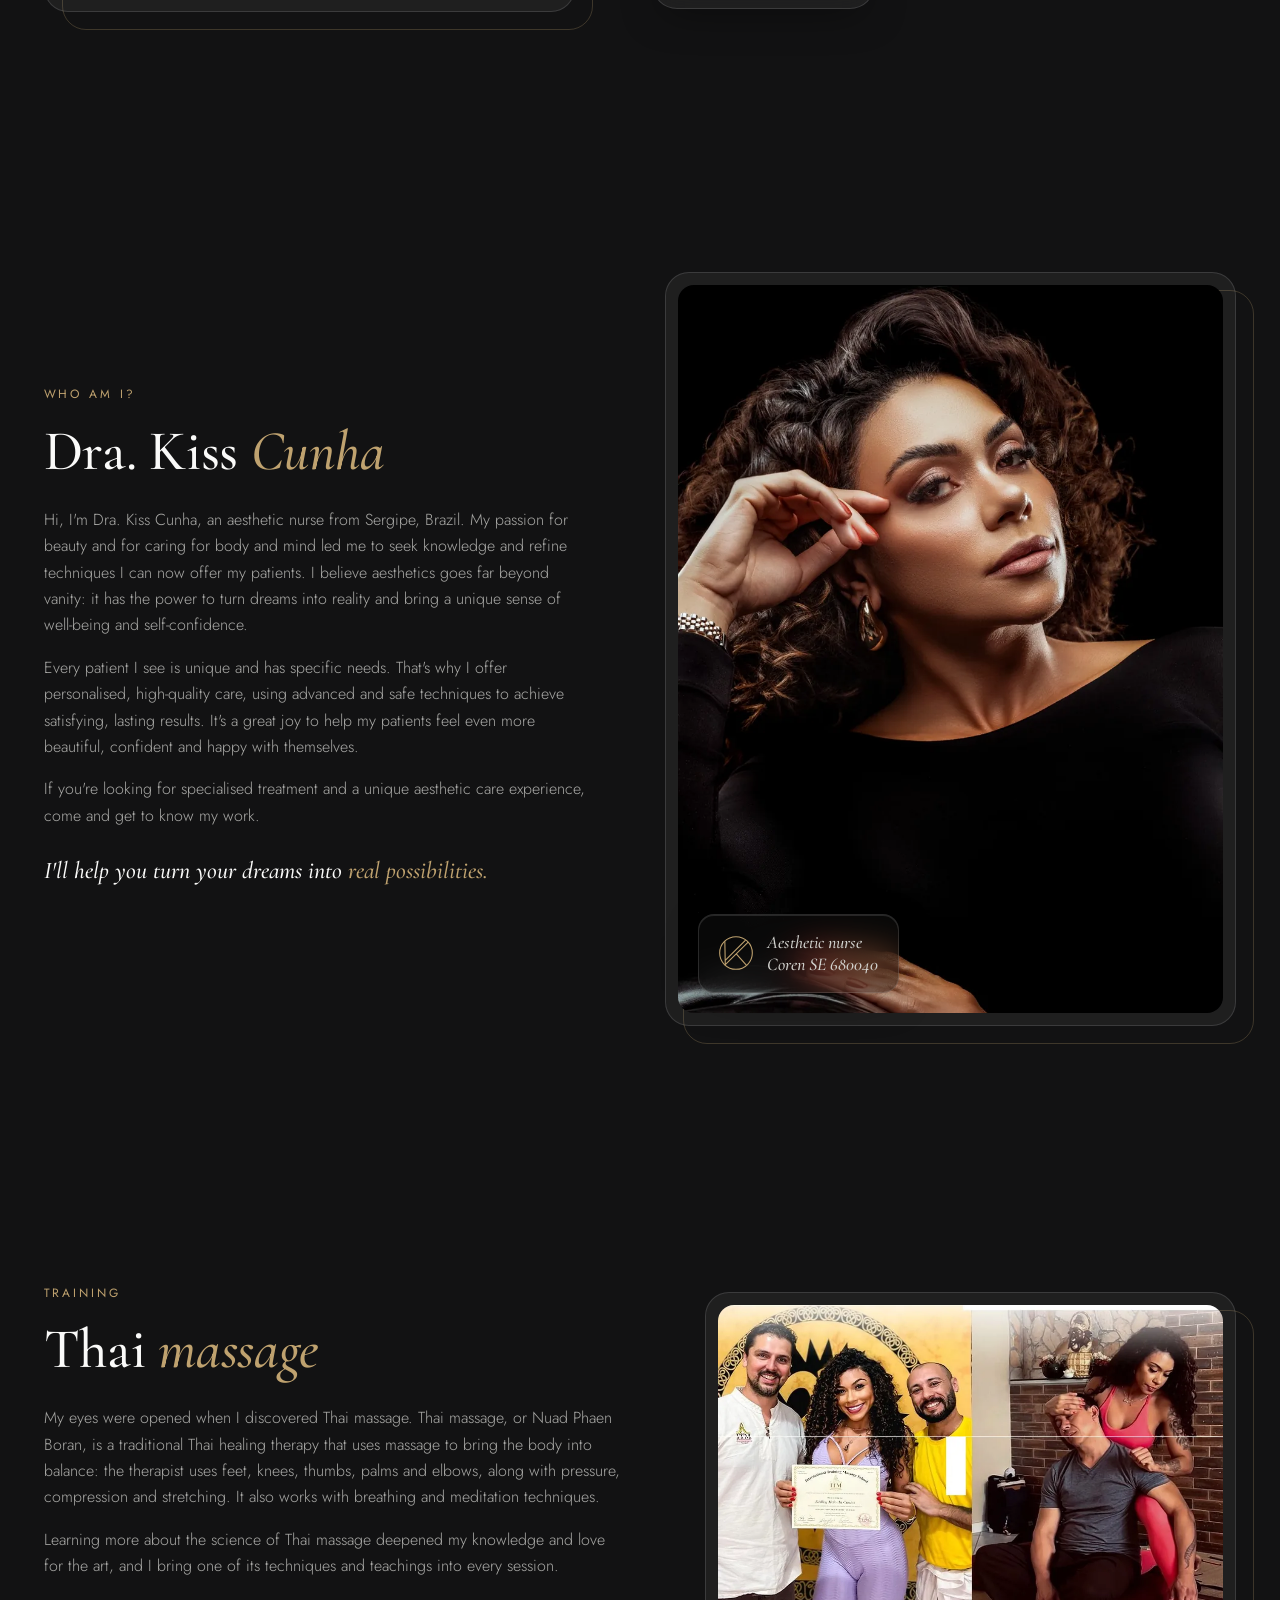
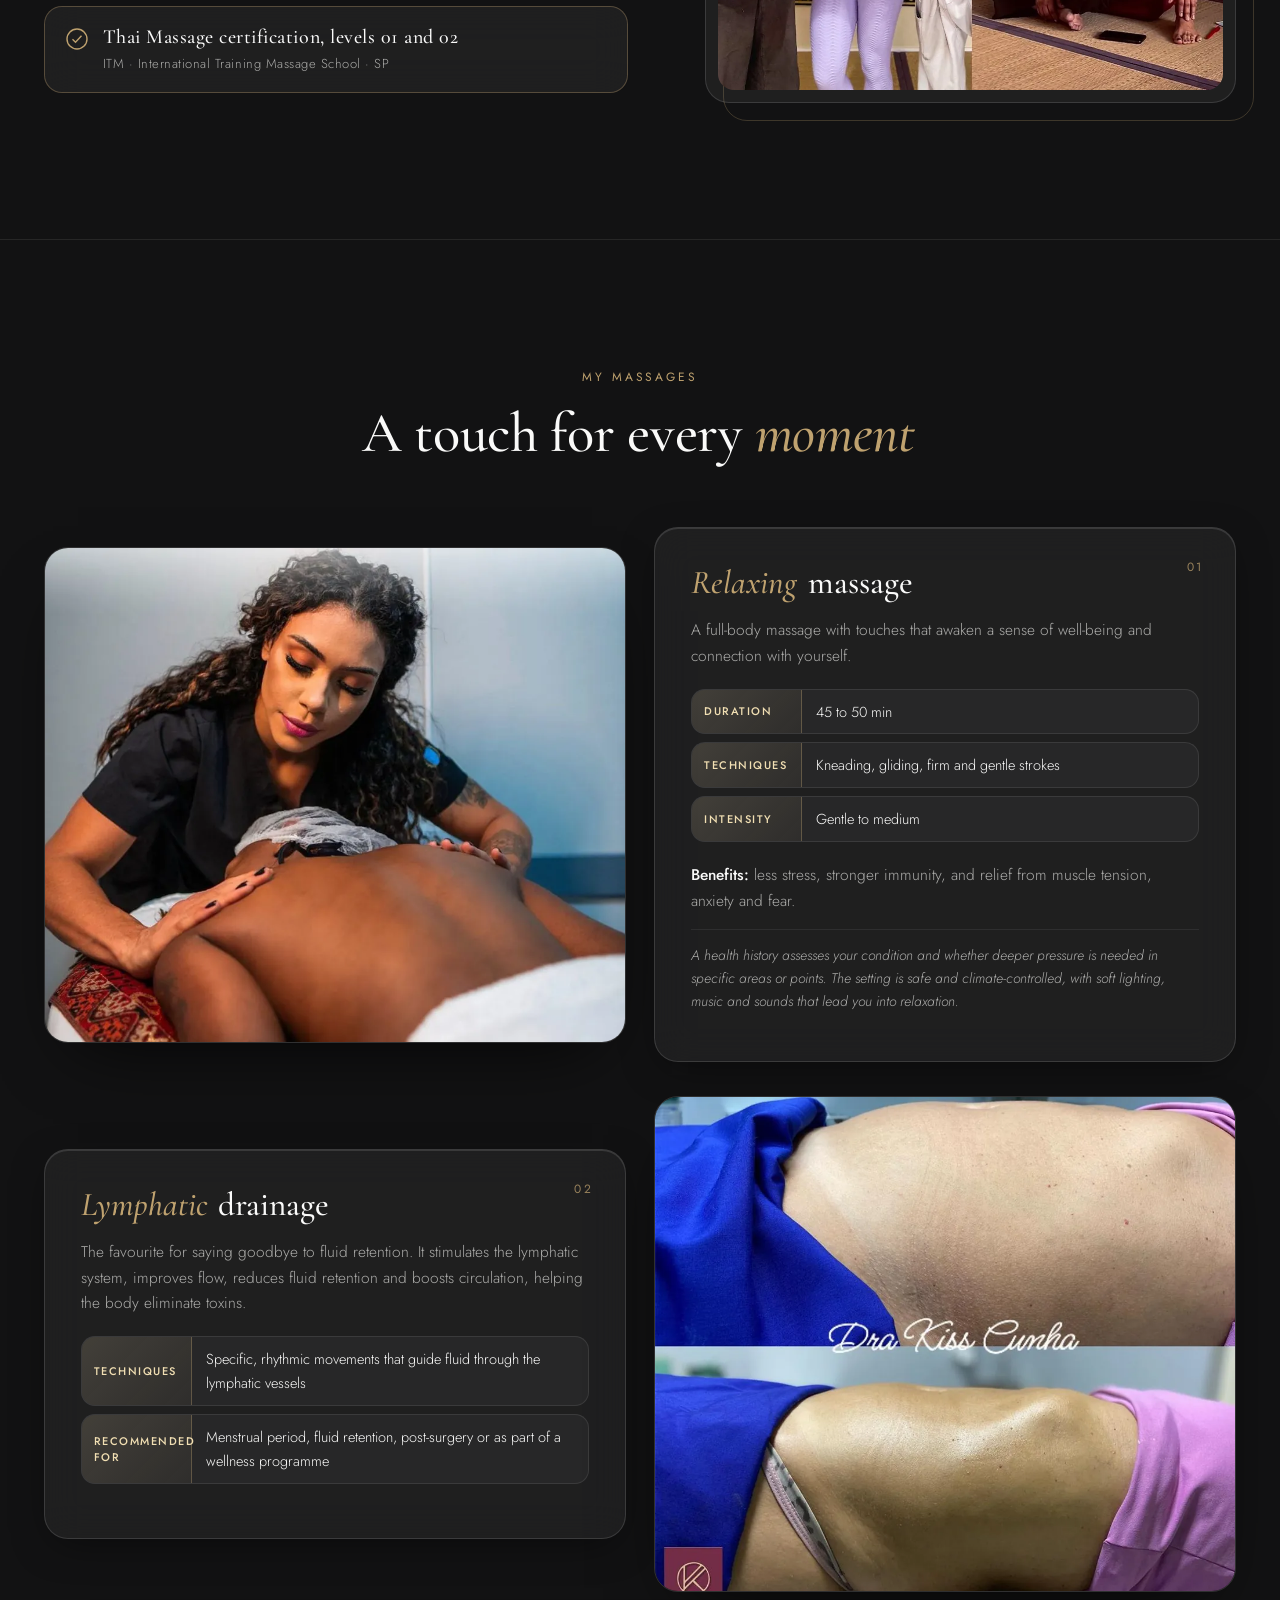
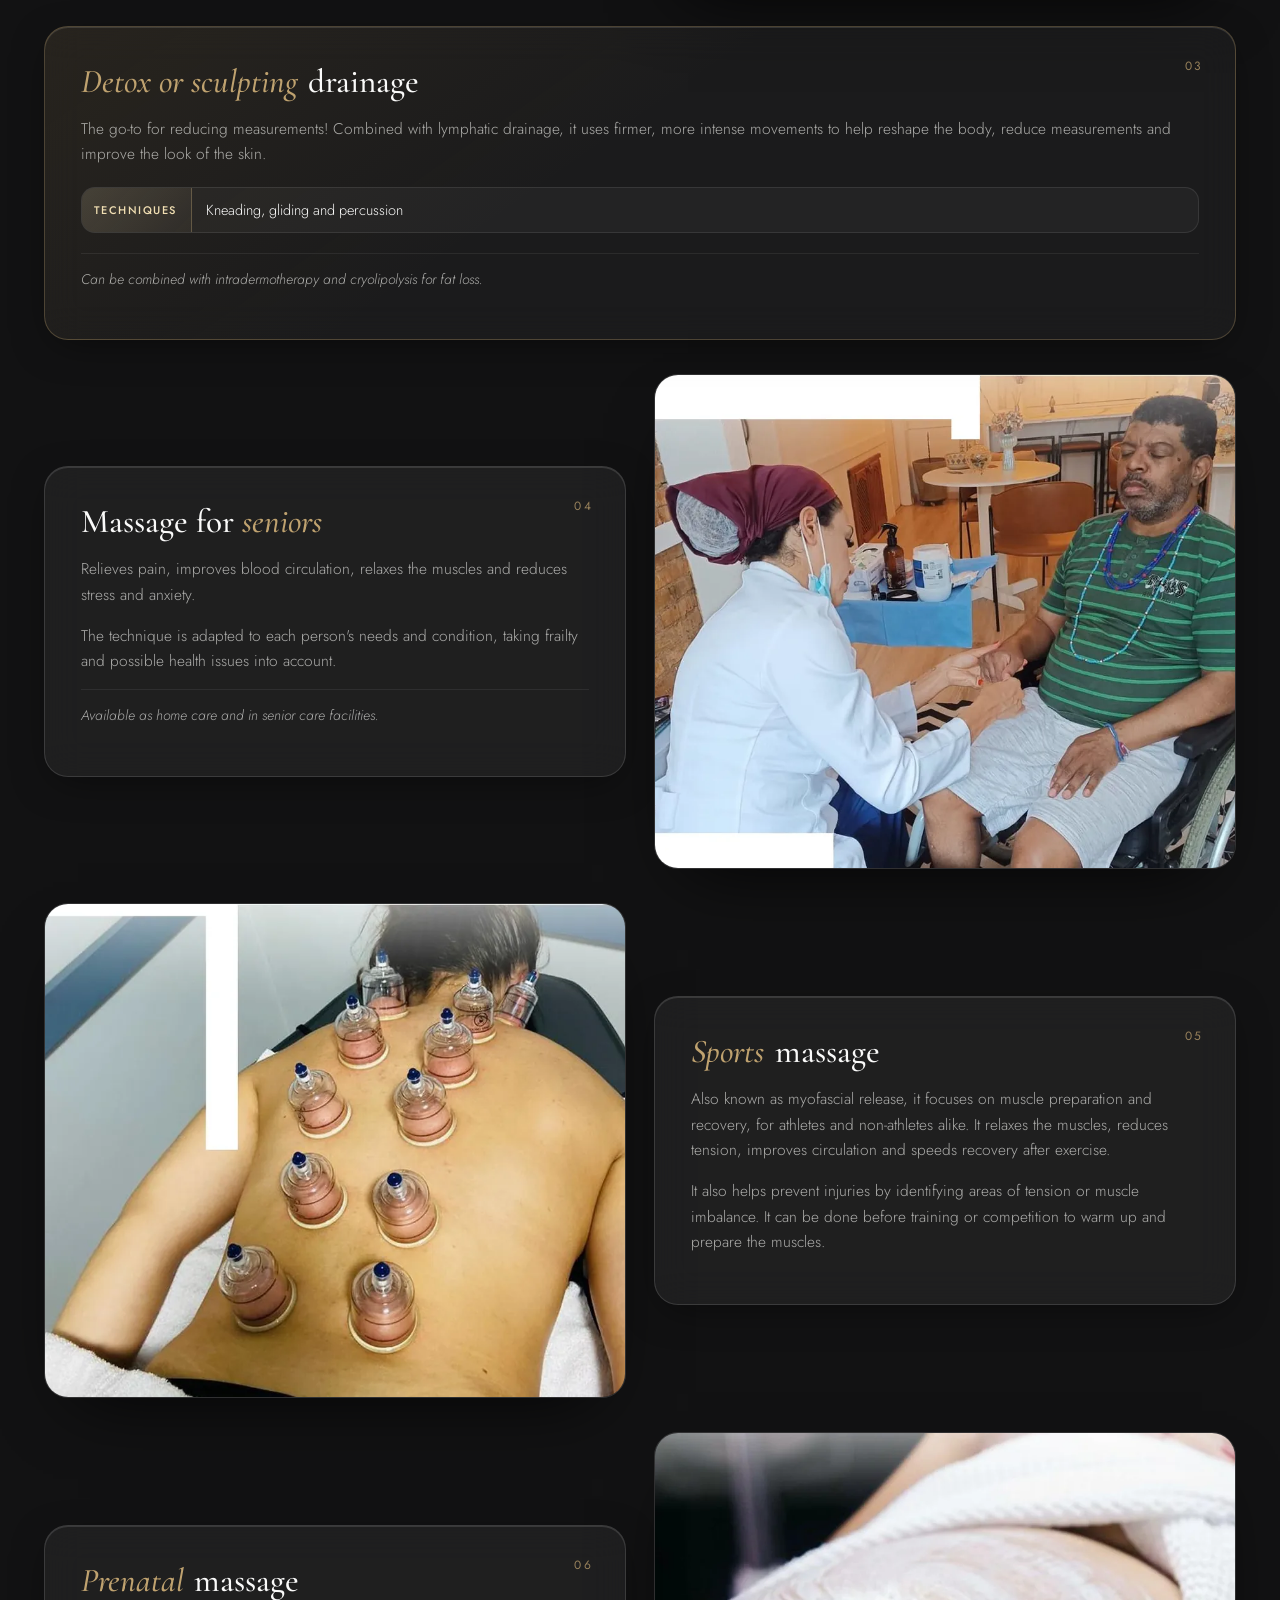
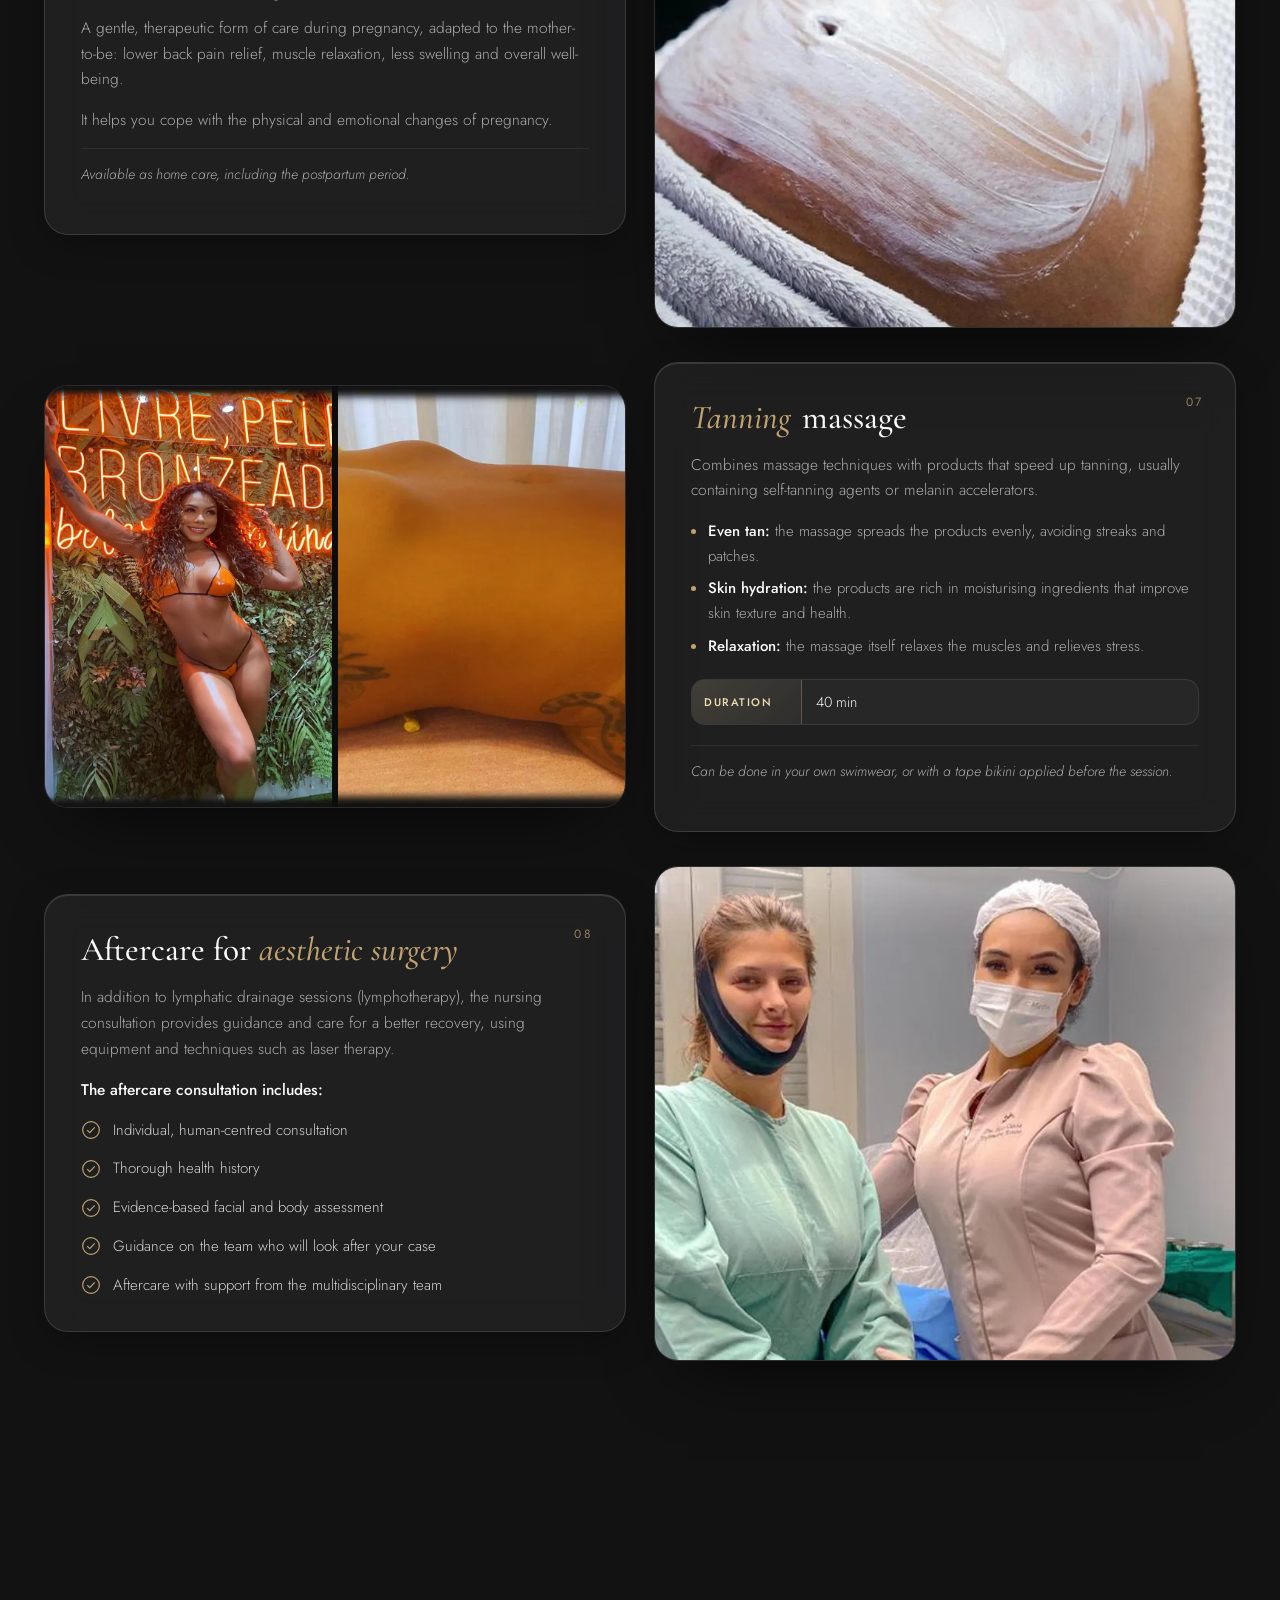
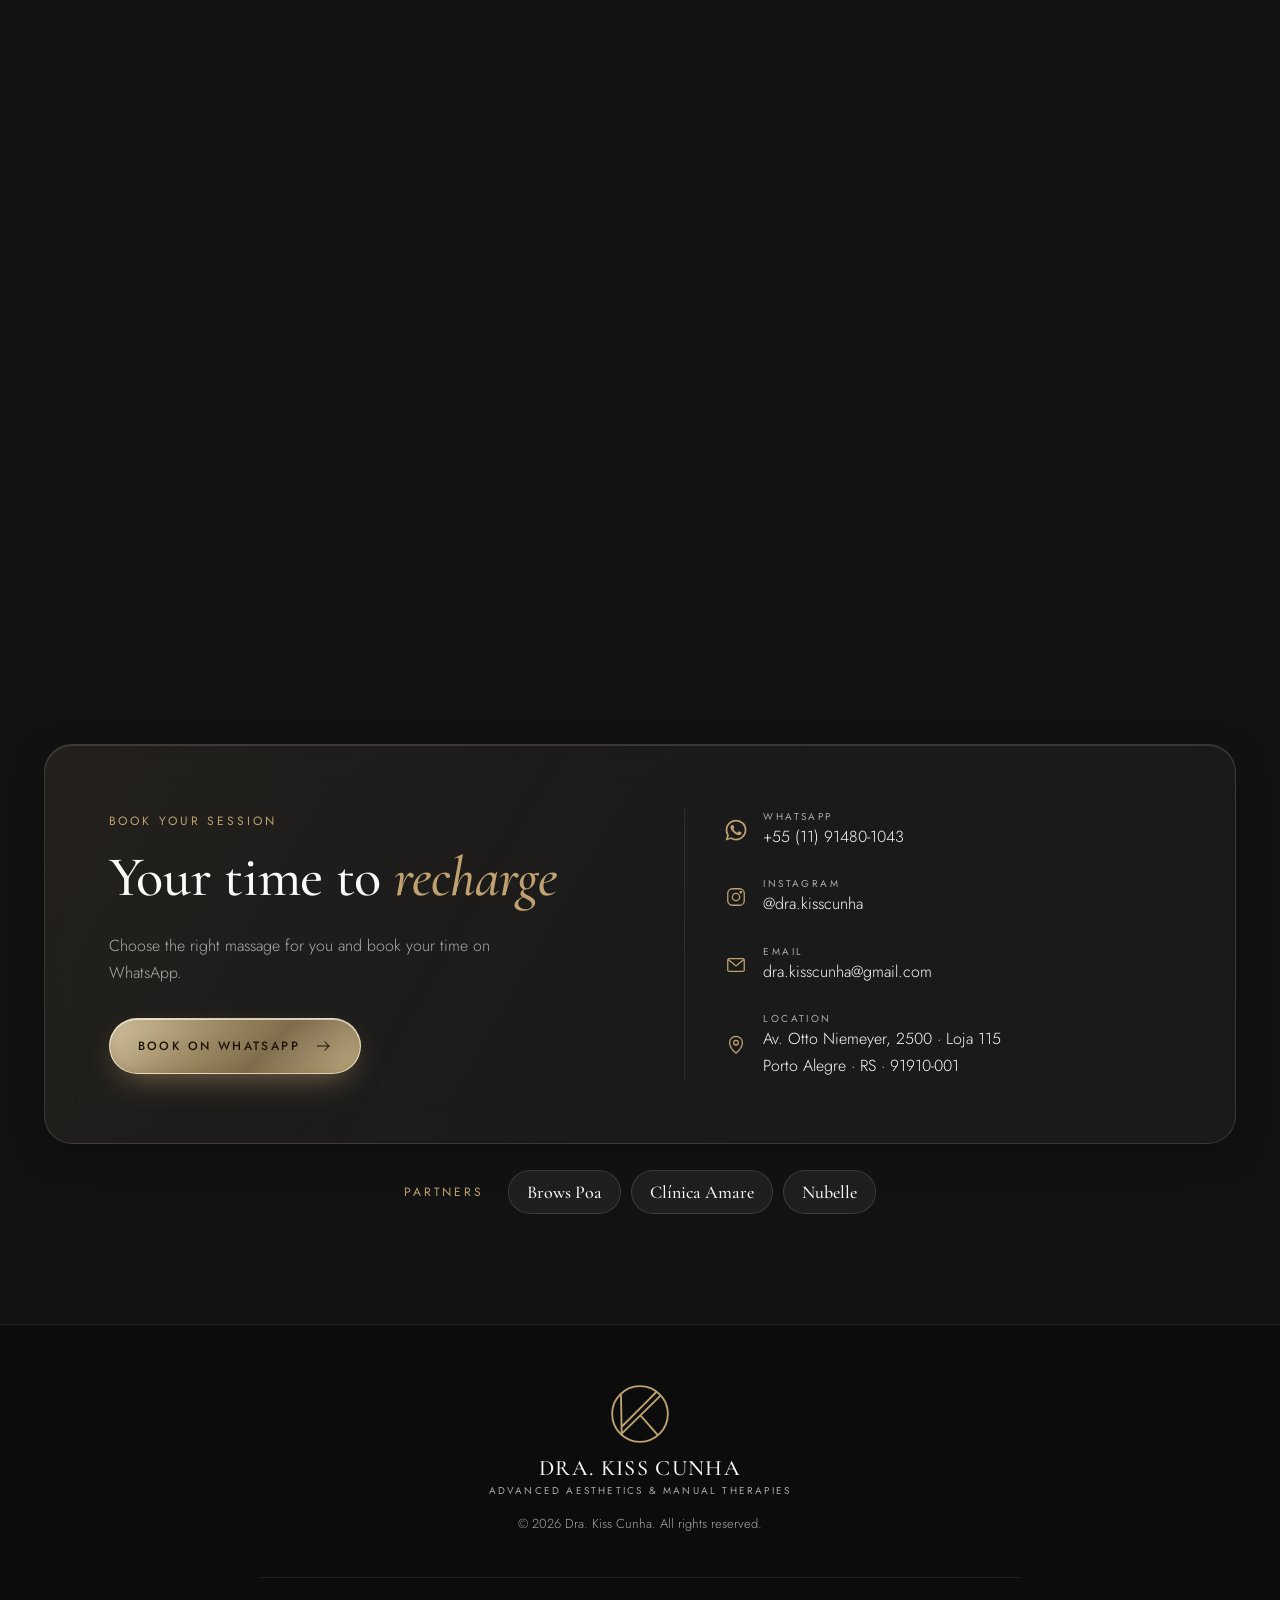
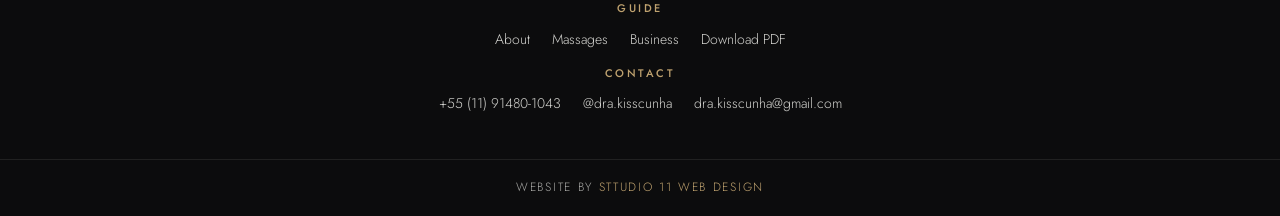
==== commit da2f1cba: "Versão nos arquivos CSS/JS para o navegador sempre buscar a atualização Co-Authored-By: Claude Opus " ====
--- a/guia-terapias-s8estc/index.html
+++ b/guia-terapias-s8estc/index.html
@@ -25,8 +25,8 @@
   <link rel="preconnect" href="https://fonts.gstatic.com" crossorigin>
   <link href="https://fonts.googleapis.com/css2?family=Cormorant+Garamond:ital,wght@0,400;0,500;0,600;1,500&family=Six+Caps&family=Jost:wght@300;400;500&display=swap" rel="stylesheet">
   <link rel="preload" as="image" href="img/hero-recorte.webp">
-  <link rel="stylesheet" href="../css/site.css">
-  <link rel="stylesheet" href="../css/guia.css">
+  <link rel="stylesheet" href="../css/site.css?v=202609290009">
+  <link rel="stylesheet" href="../css/guia.css?v=202609290009">
 </head>
 <body class="guia">
 
@@ -320,8 +320,8 @@
 
 <a class="wa-flutua oculto" href="#" data-wa="gostaria de agendar uma sessão de terapia manual" aria-label="Agendar pelo WhatsApp"><svg><use href="#wa"/></svg></a>
 
-<script src="../js/site.js"></script>
-<script src="../js/efeitos.js"></script>
-<script src="../js/i18n.js"></script>
+<script src="../js/site.js?v=202609290009"></script>
+<script src="../js/efeitos.js?v=202609290009"></script>
+<script src="../js/i18n.js?v=202609290009"></script>
 </body>
 </html>
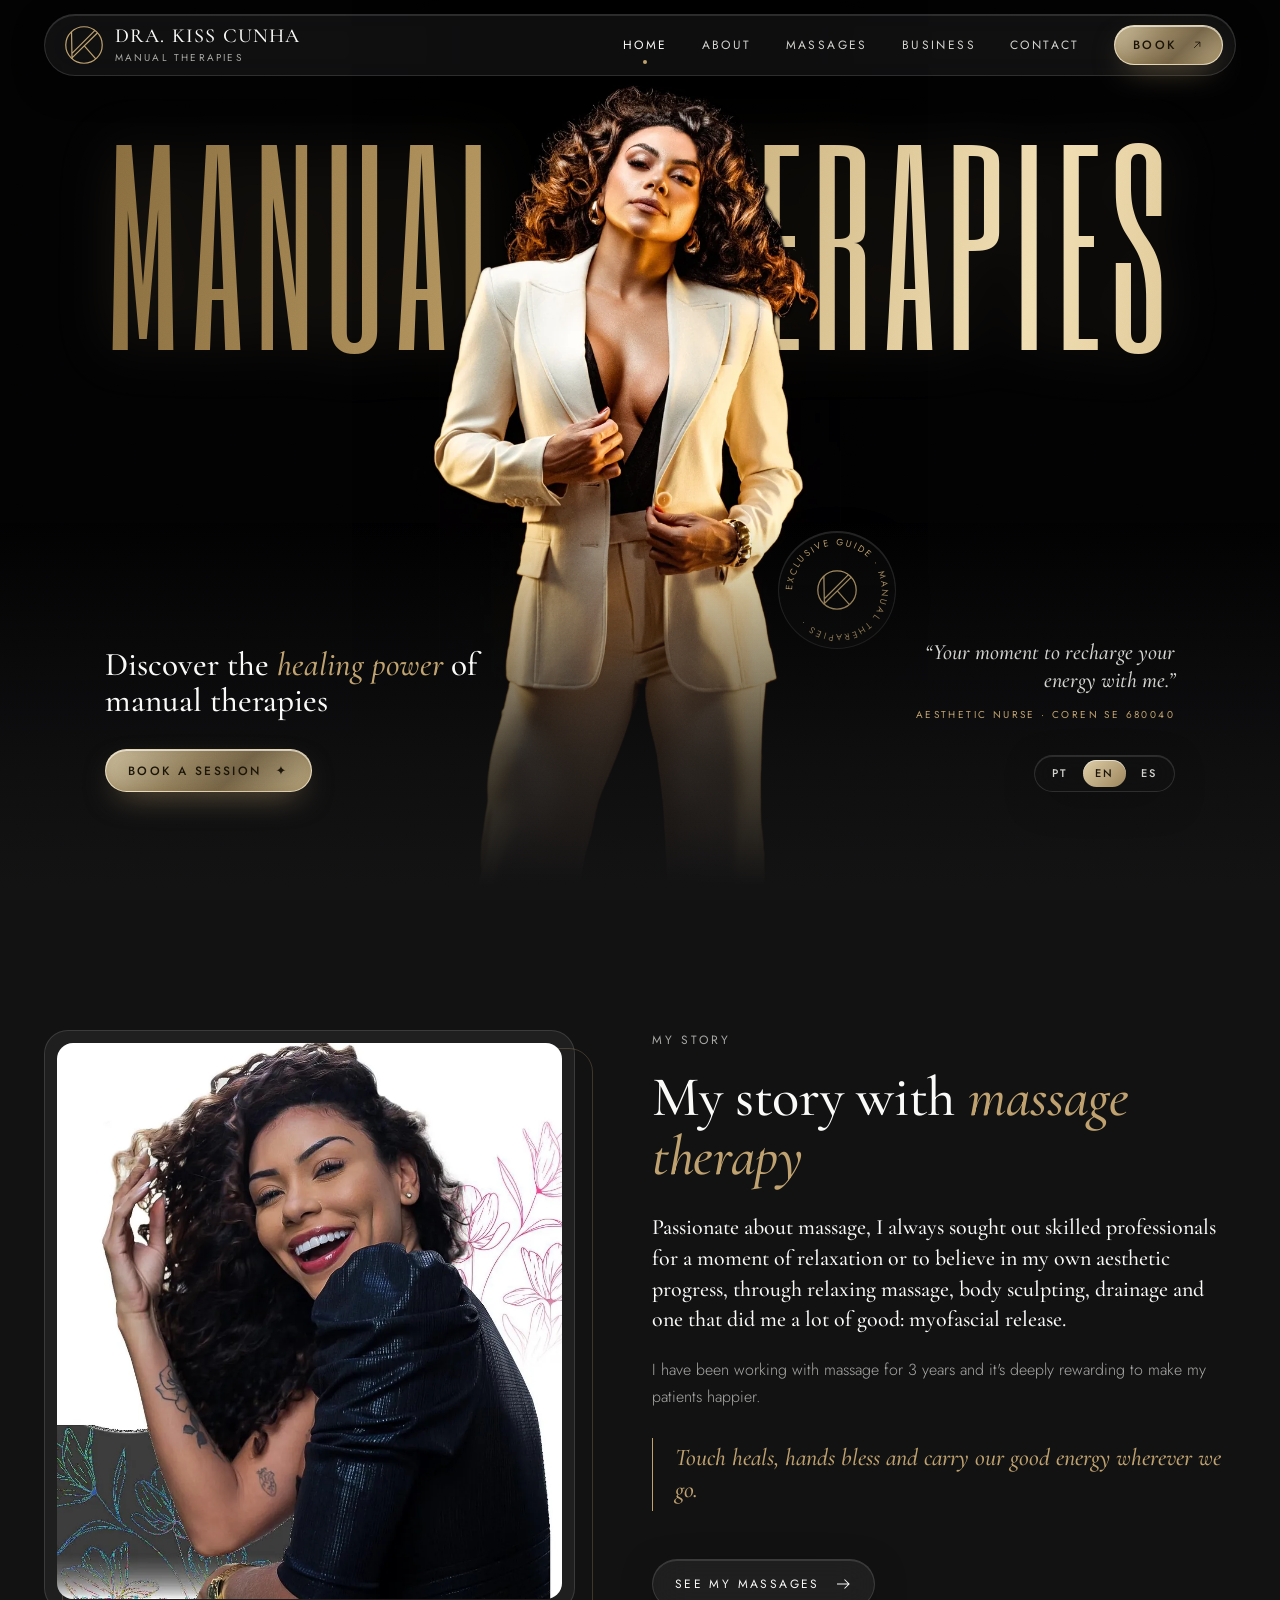
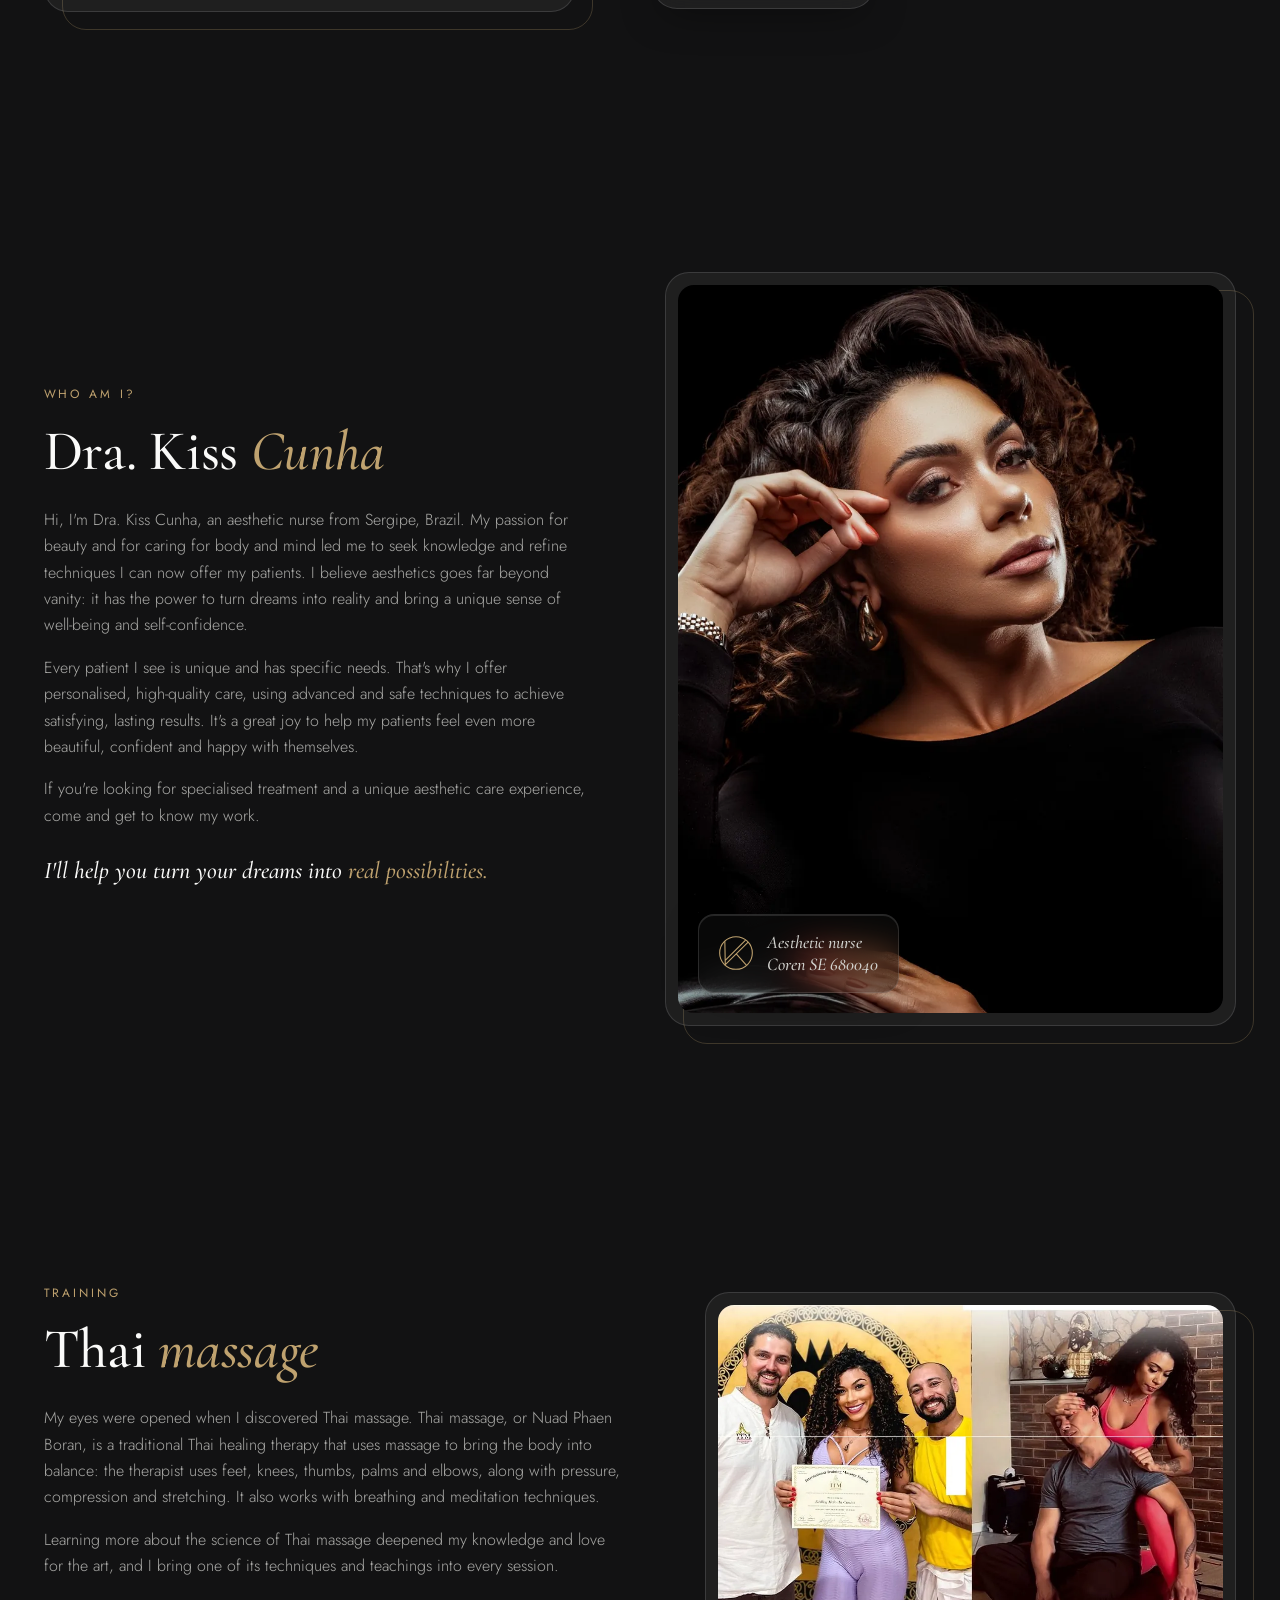
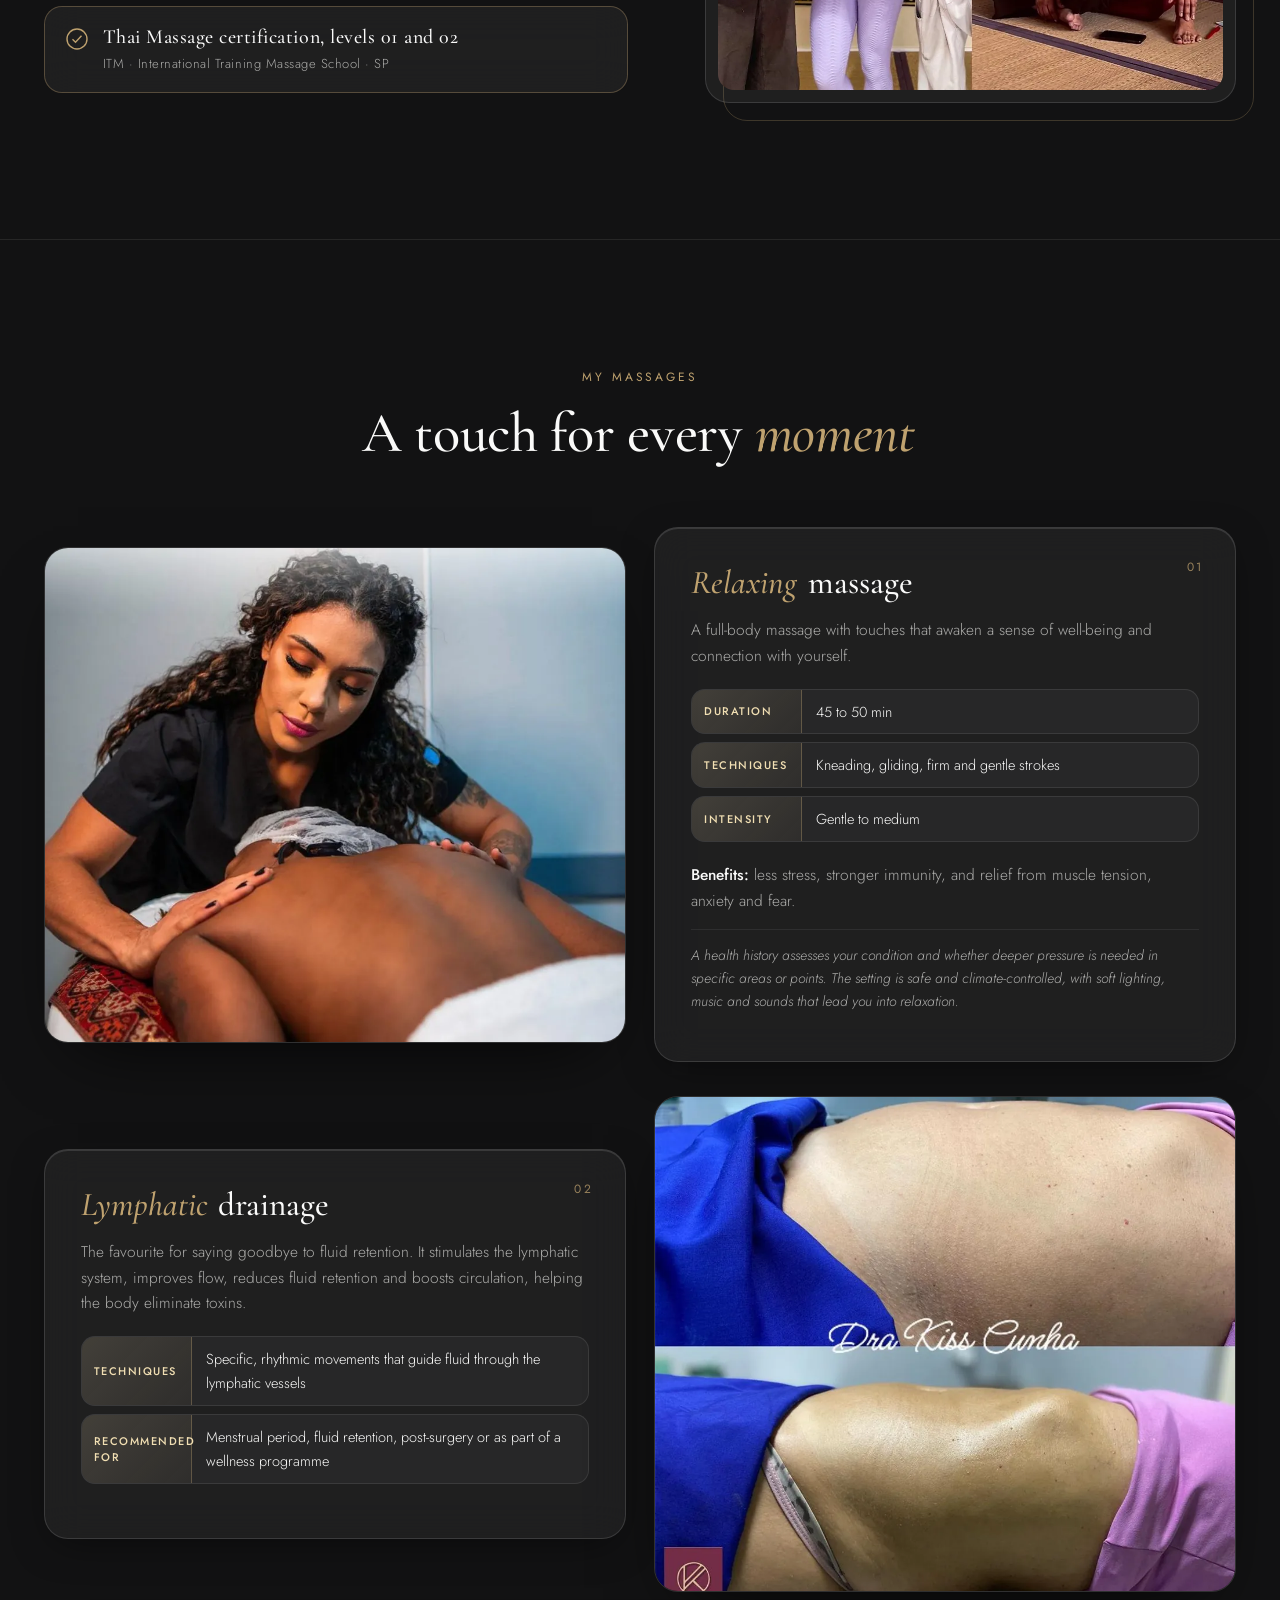
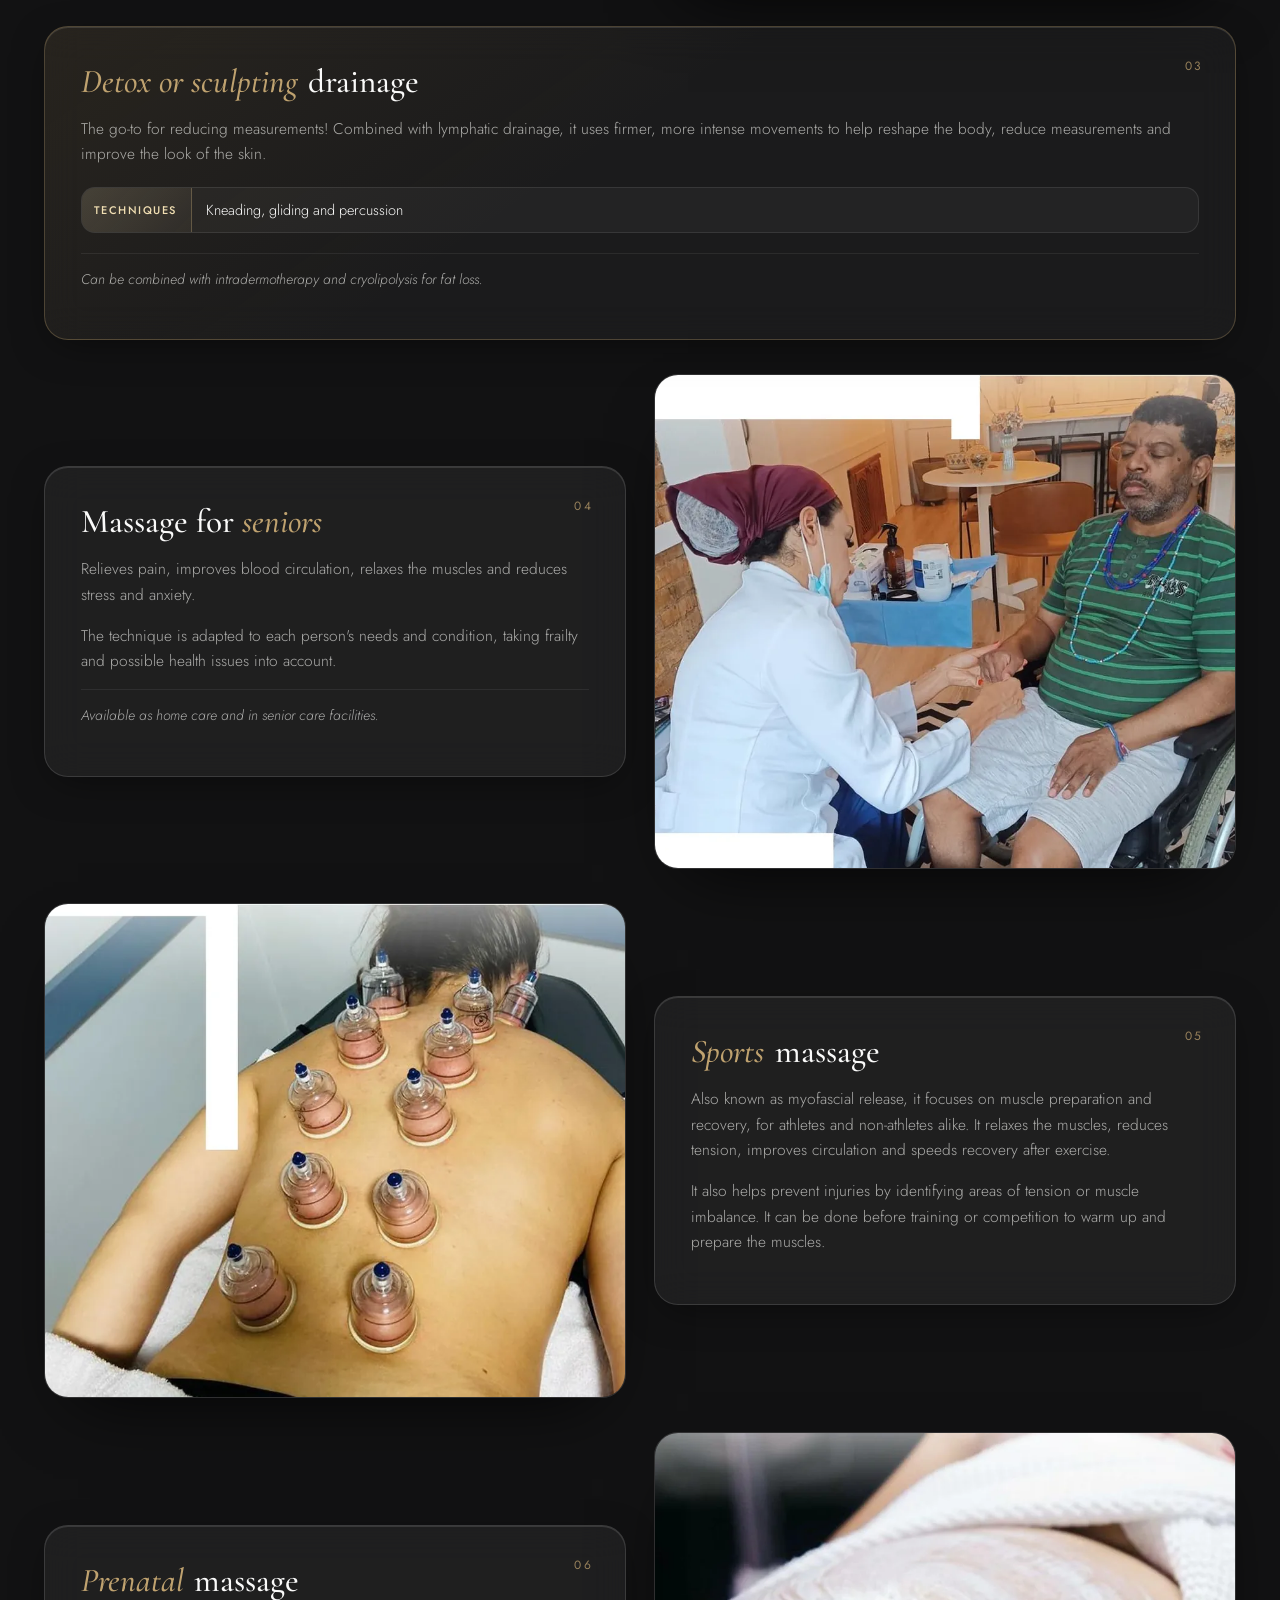
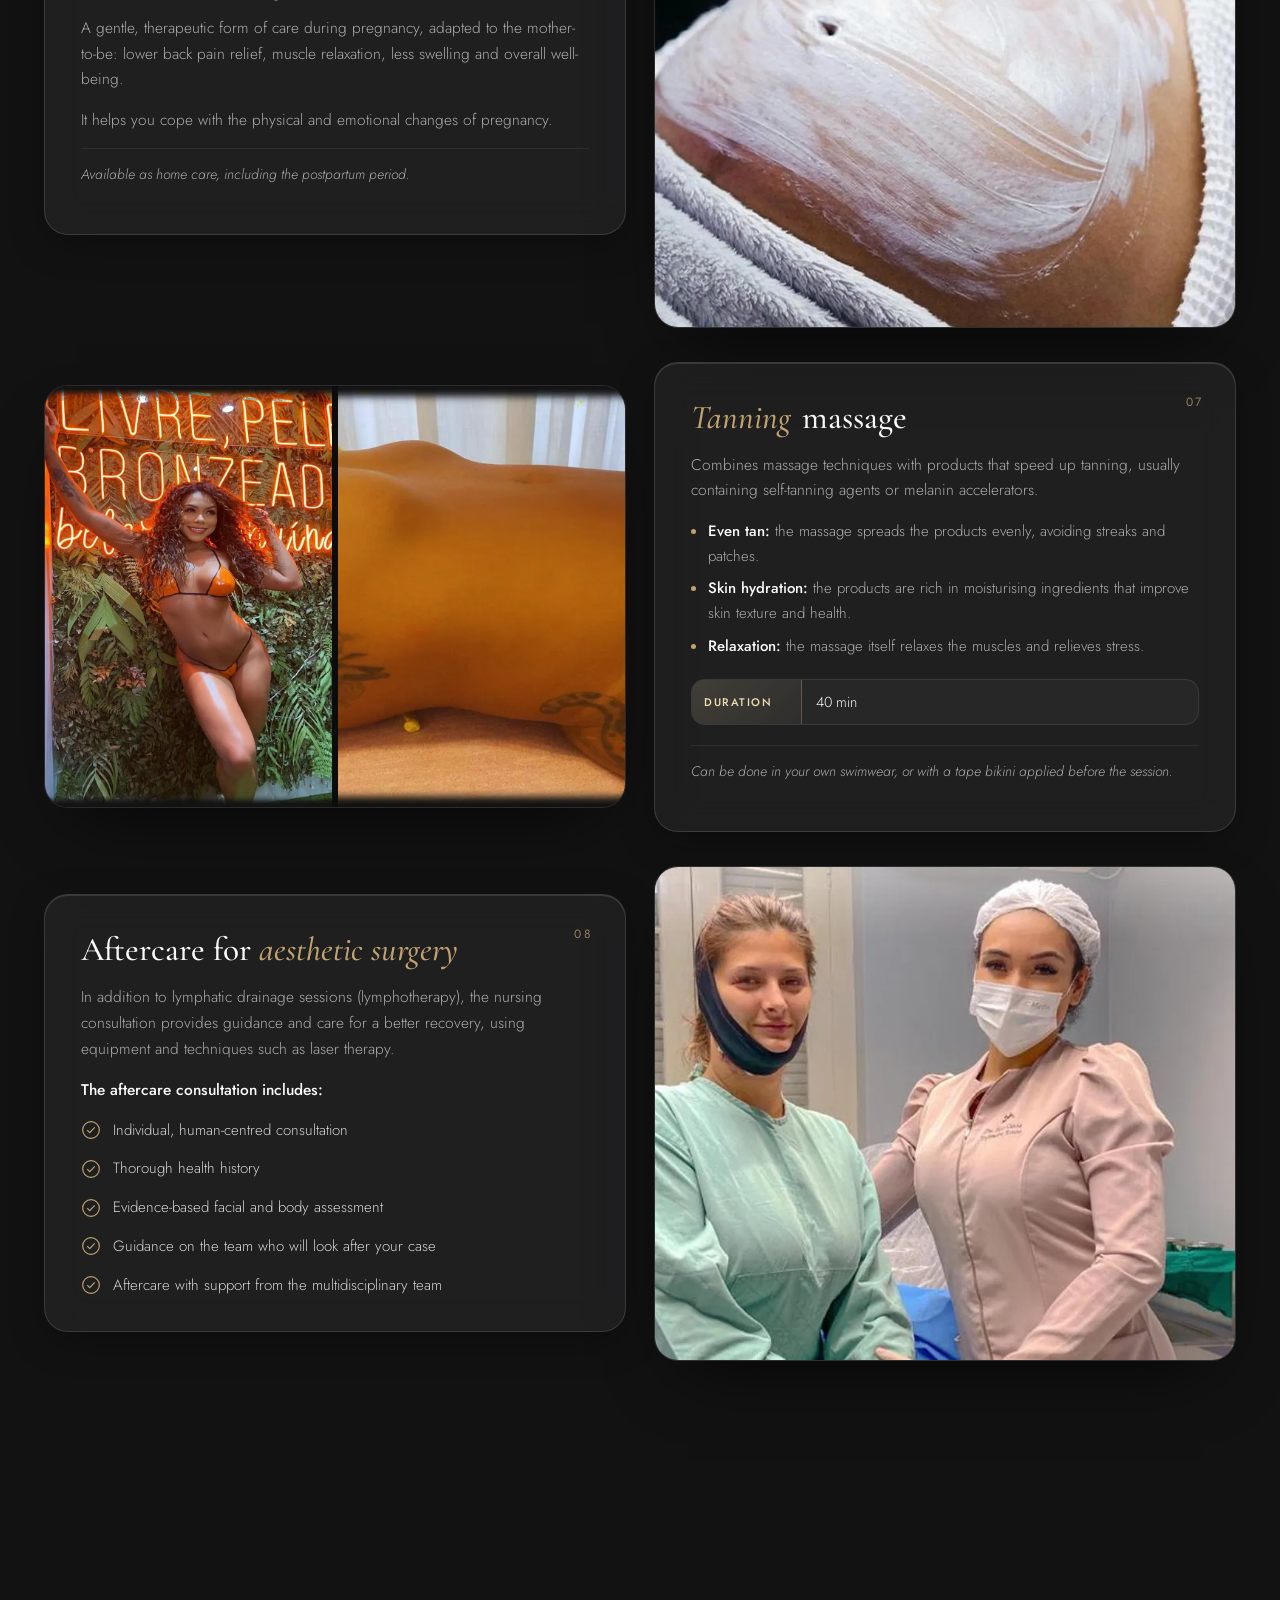
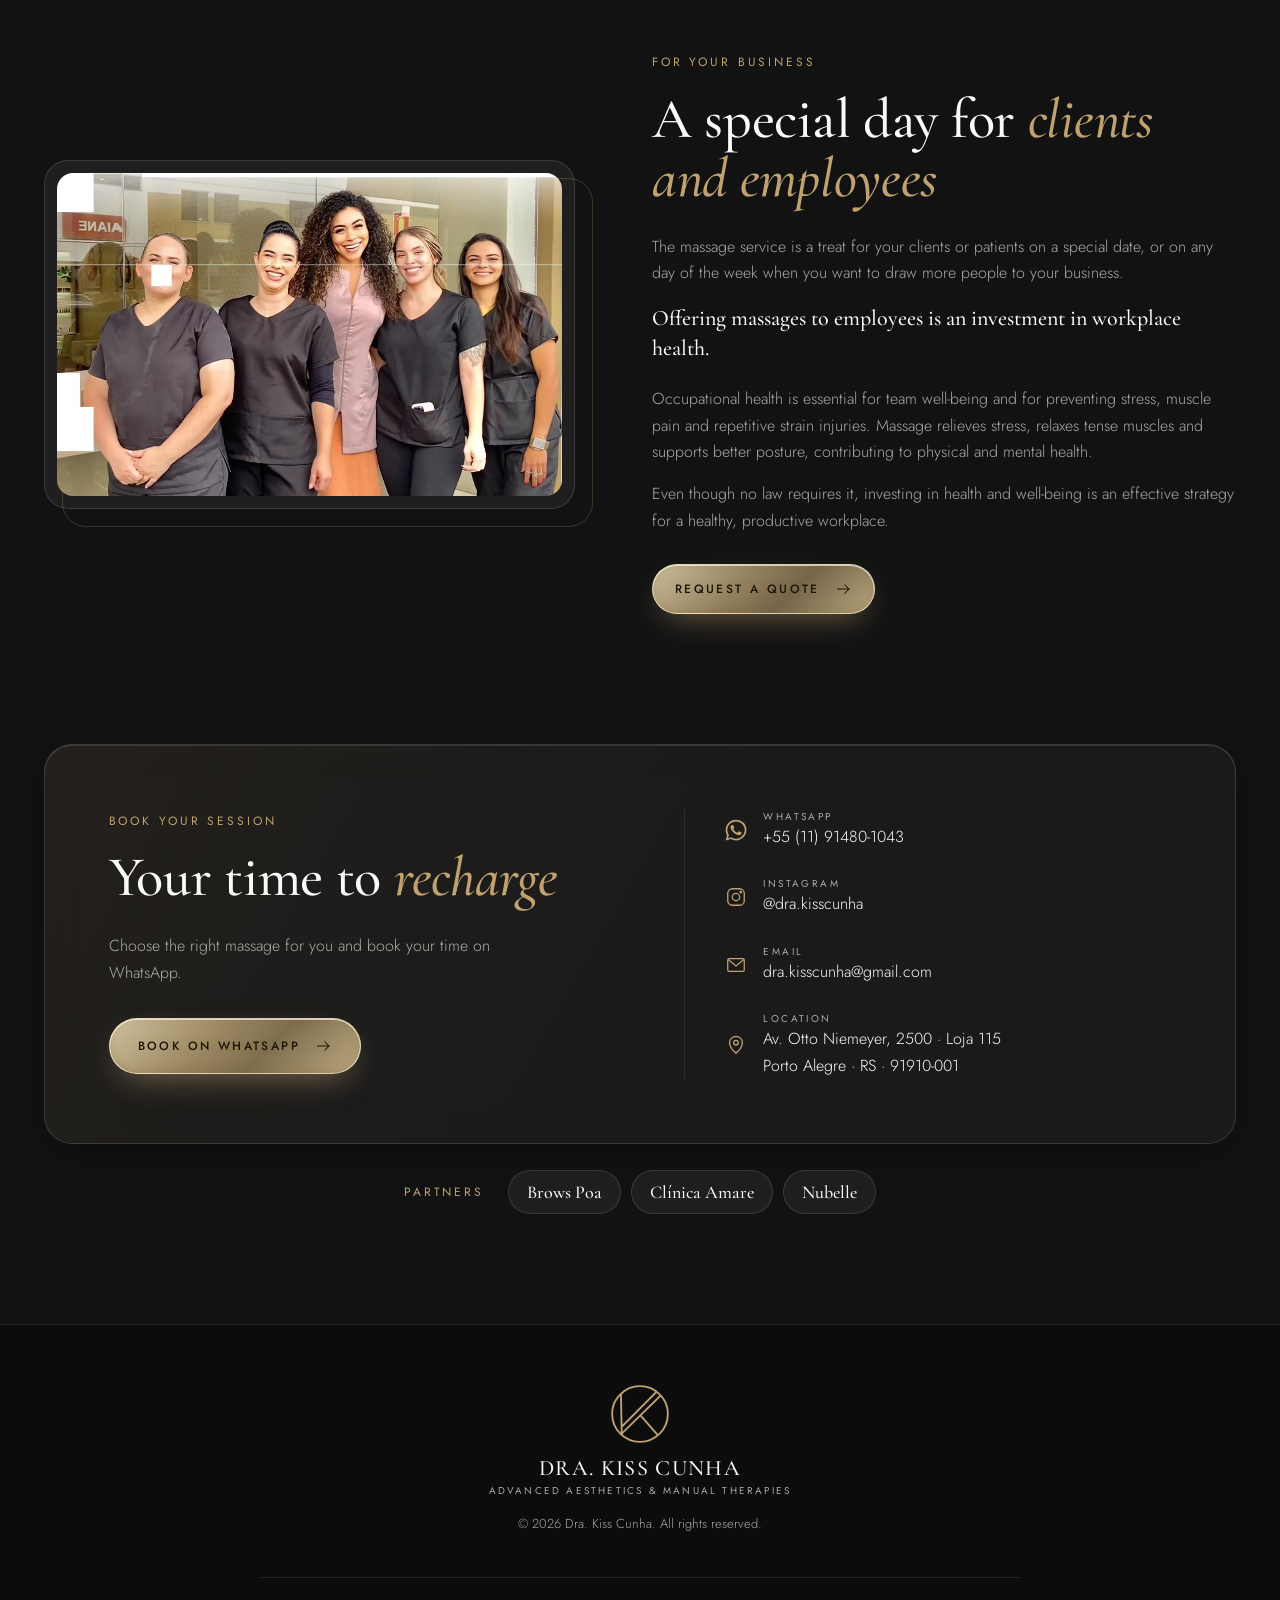
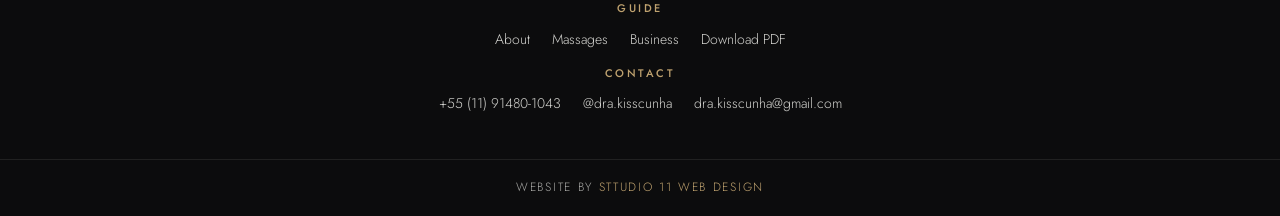
==== commit 31542450: "Guia: capa de WhatsApp com o novo retrato Co-Authored-By: Claude Opus 5.5 <noreply@anthropic.com>" ====
--- a/guia-terapias-s8estc/index.html
+++ b/guia-terapias-s8estc/index.html
@@ -12,7 +12,7 @@
   <meta property="og:site_name" content="Dra. Kiss Cunha">
   <meta property="og:title" content="Terapias manuais · Guia exclusivo">
   <meta property="og:description" content="Descubra o poder curativo das terapias manuais com a Dra. Kiss Cunha.">
-  <meta property="og:image" content="https://sttudioonze-sketch.github.io/kiss-cunha/guia-terapias-s8estc/capa-whatsapp.jpg">
+  <meta property="og:image" content="https://sttudioonze-sketch.github.io/kiss-cunha/guia-terapias-s8estc/capa-retrato.jpg">
   <meta property="og:image:width" content="1200">
   <meta property="og:image:height" content="630">
   <meta property="og:url" content="https://sttudioonze-sketch.github.io/kiss-cunha/guia-terapias-s8estc/">
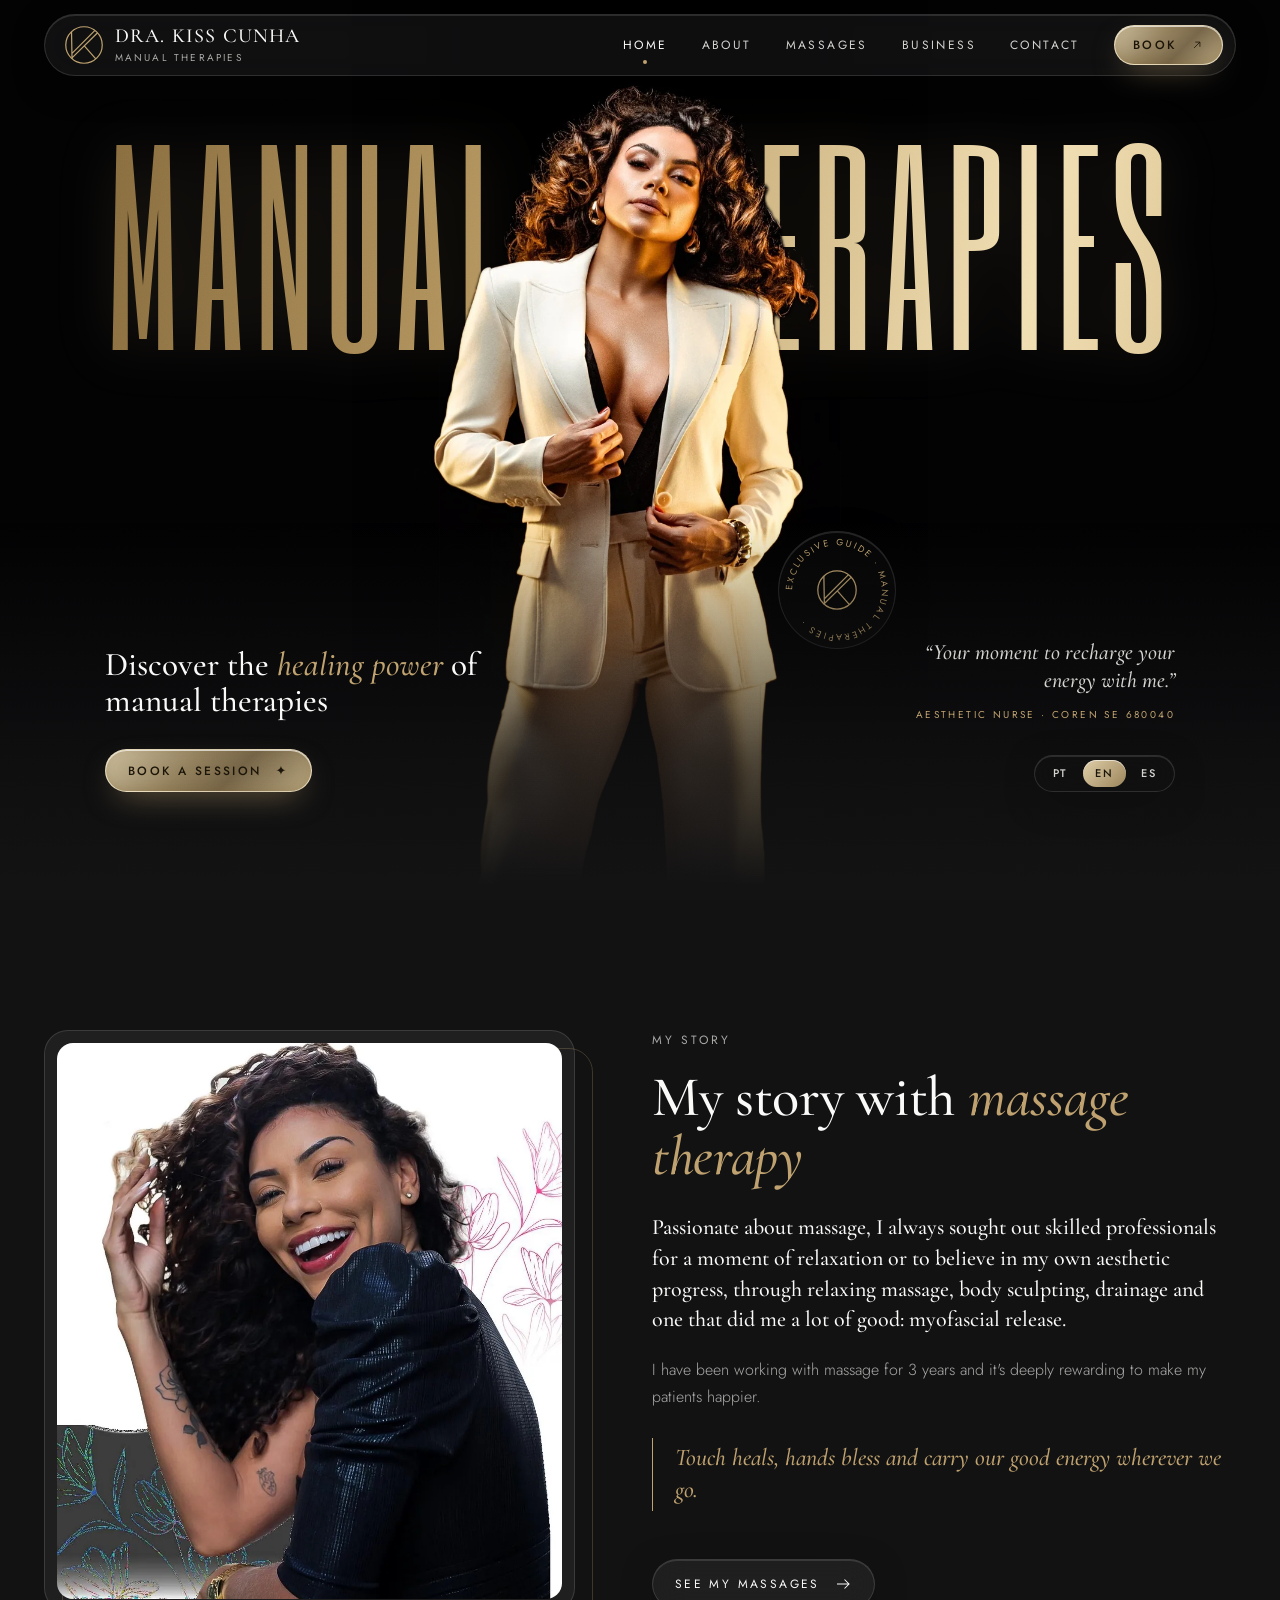
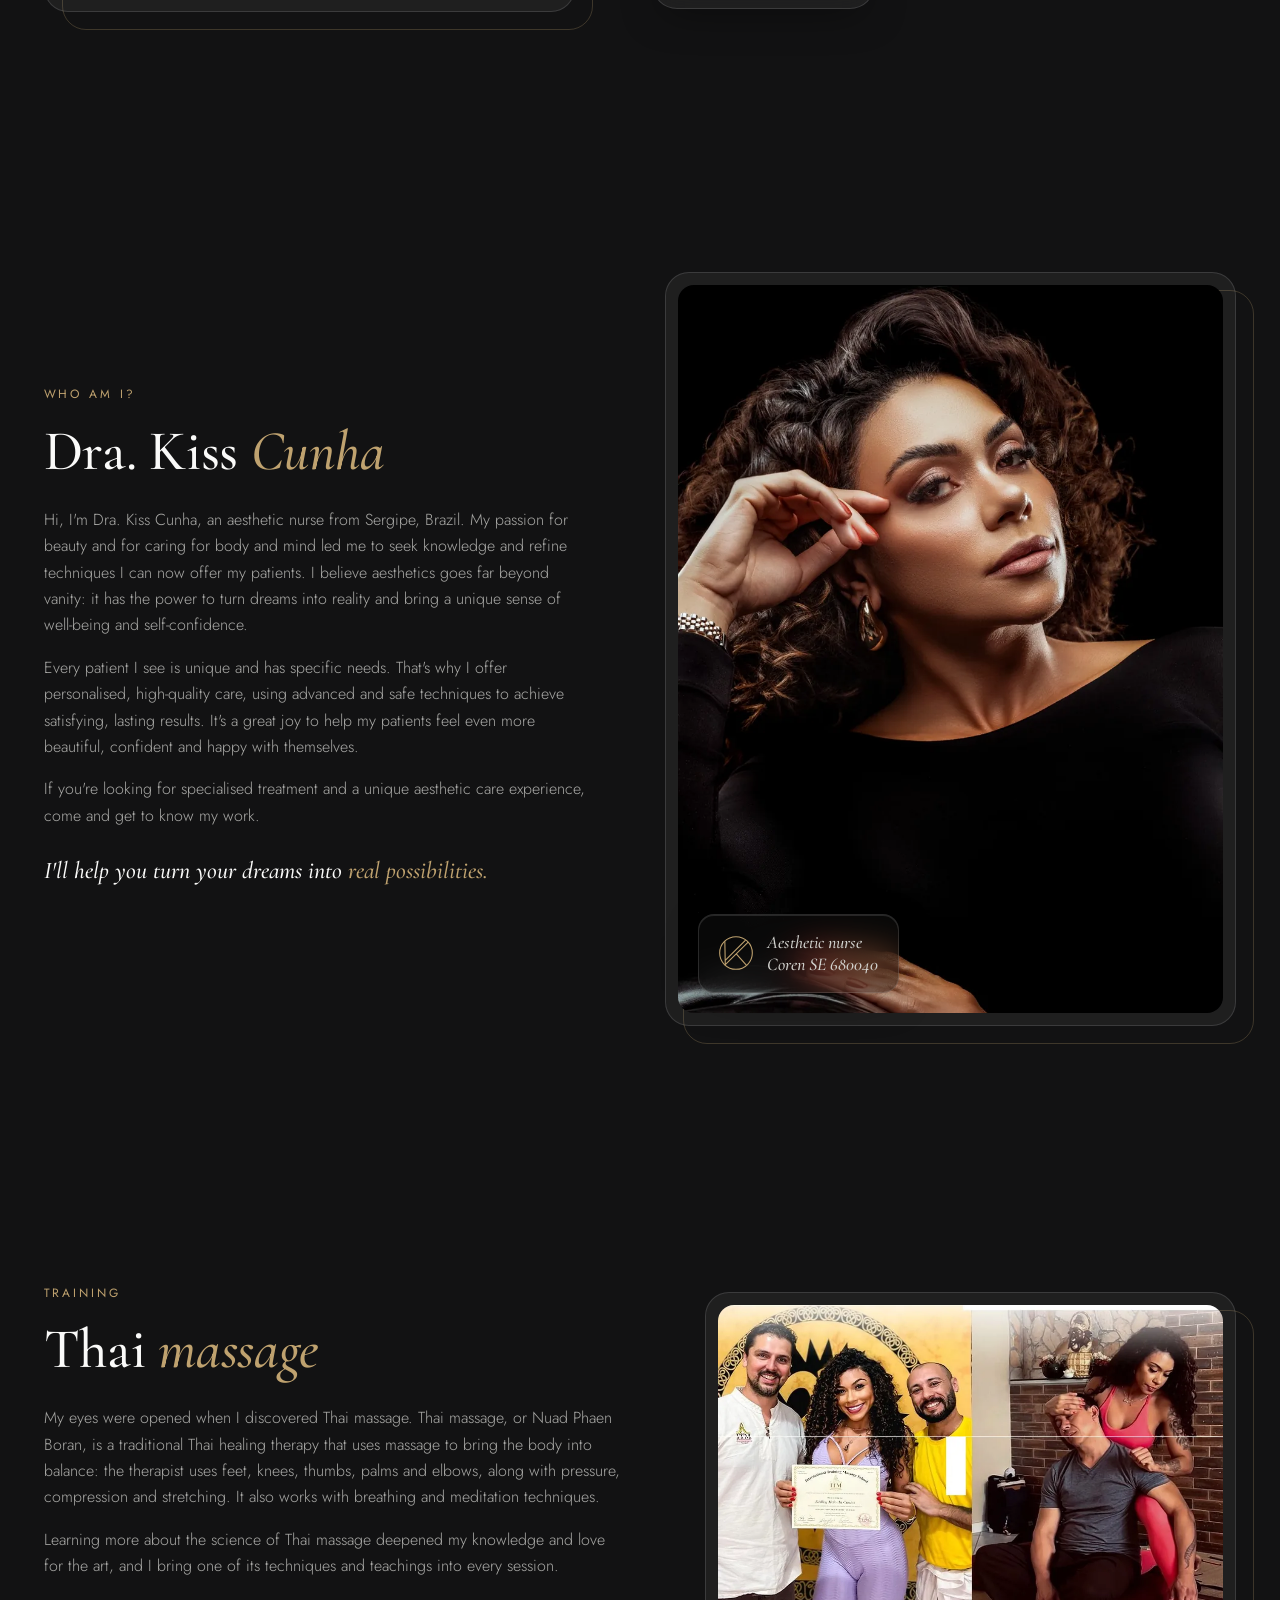
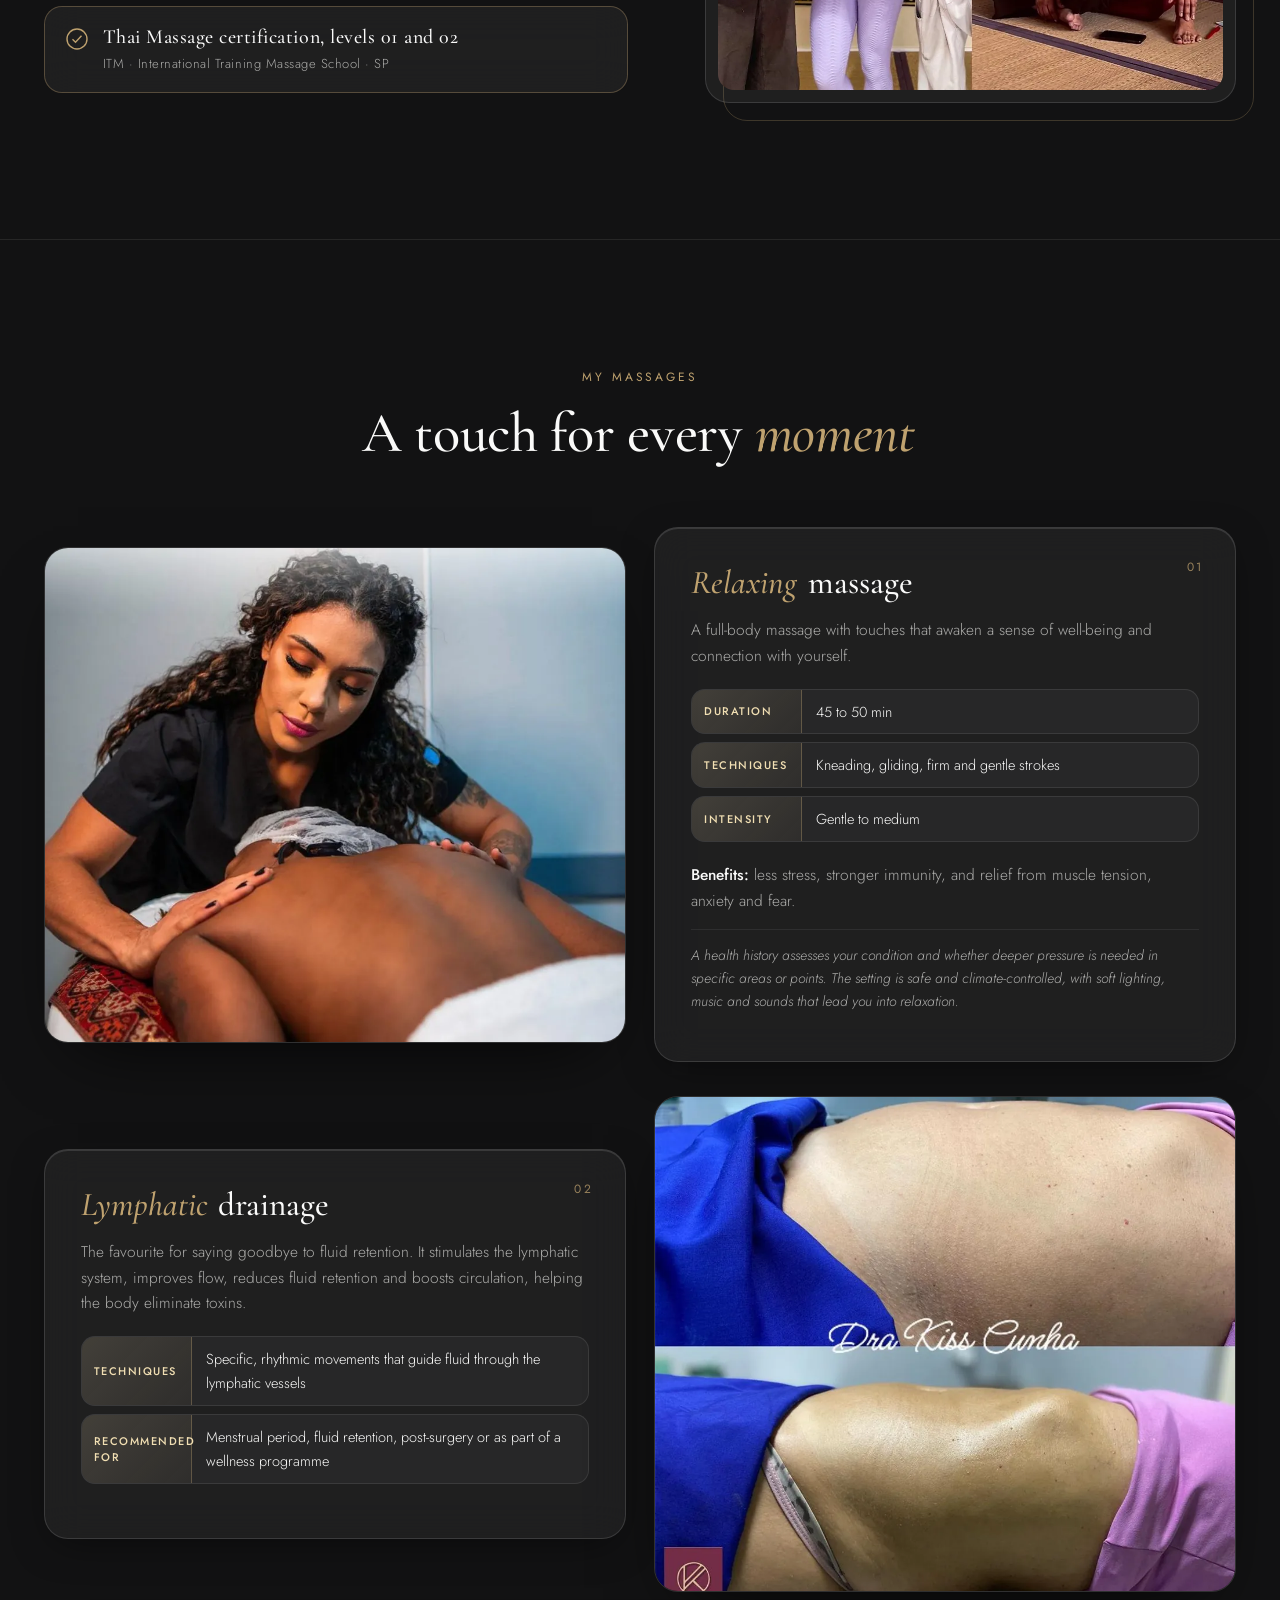
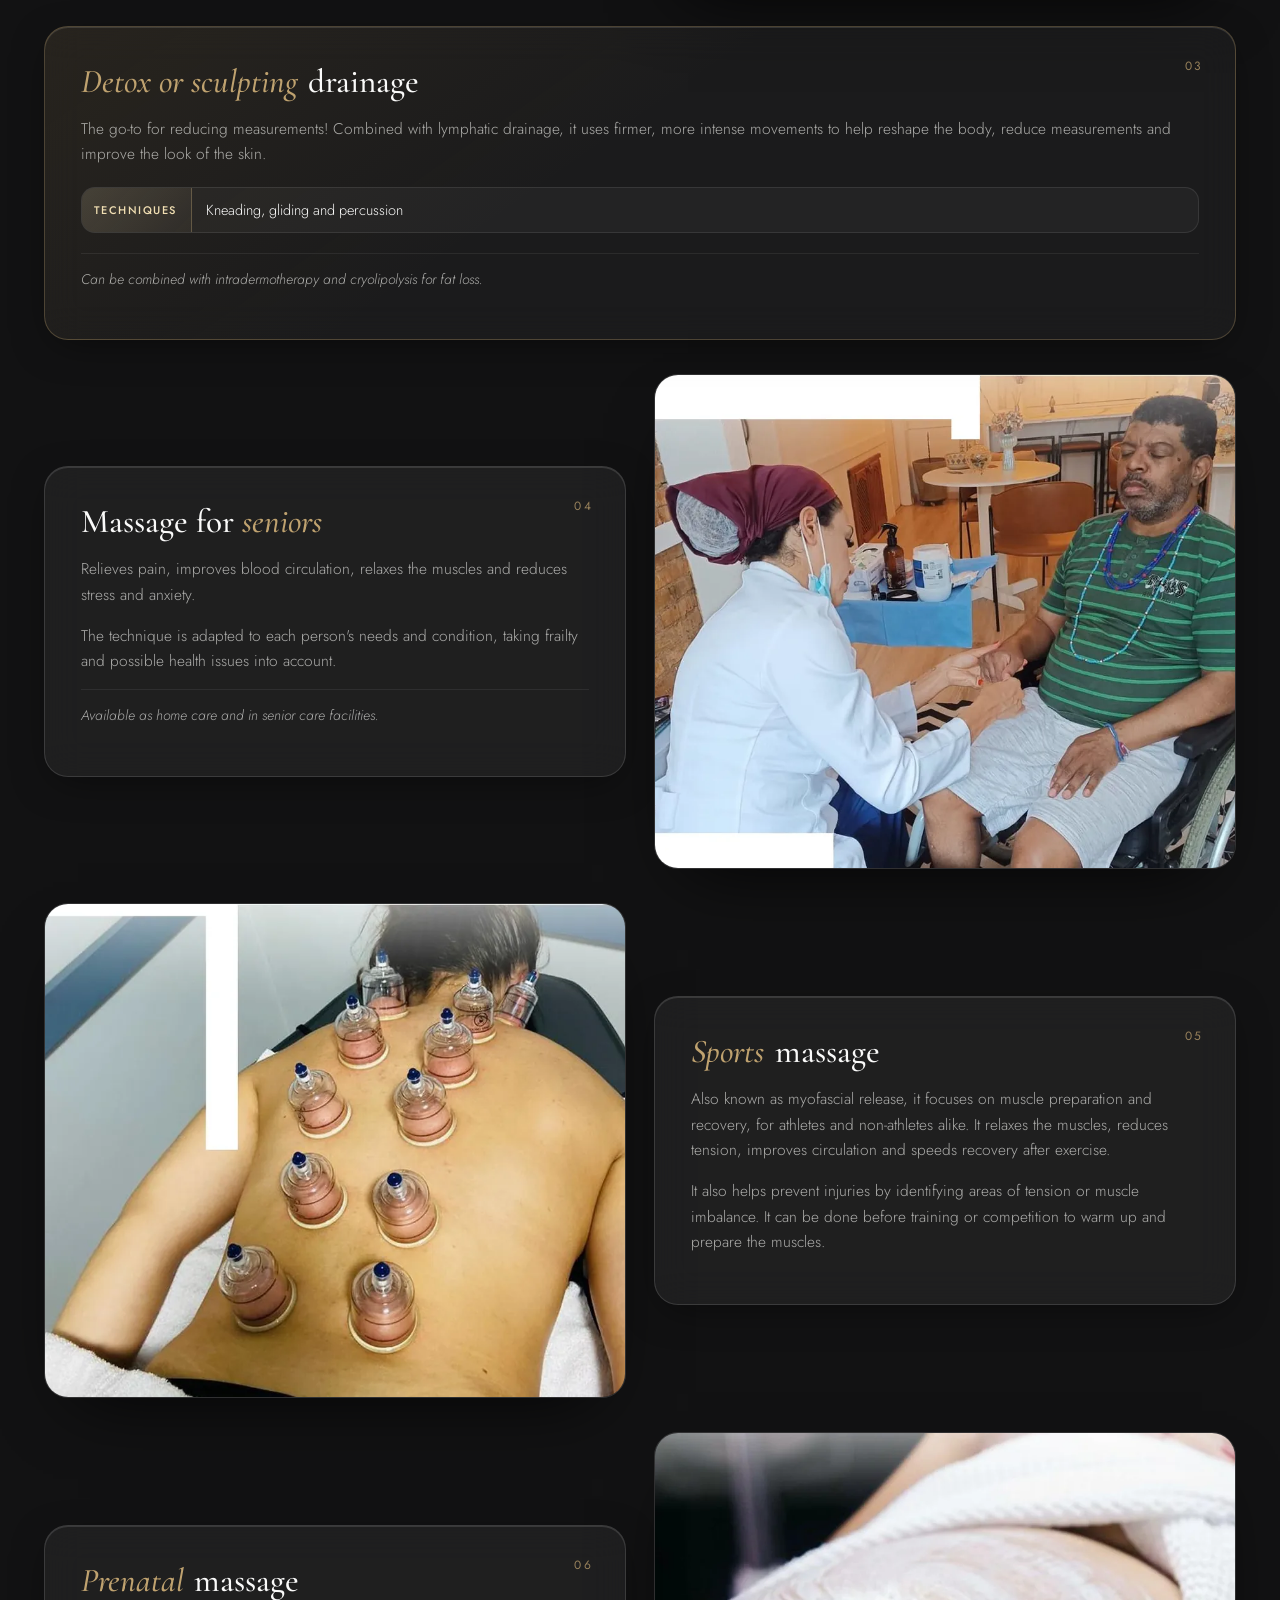
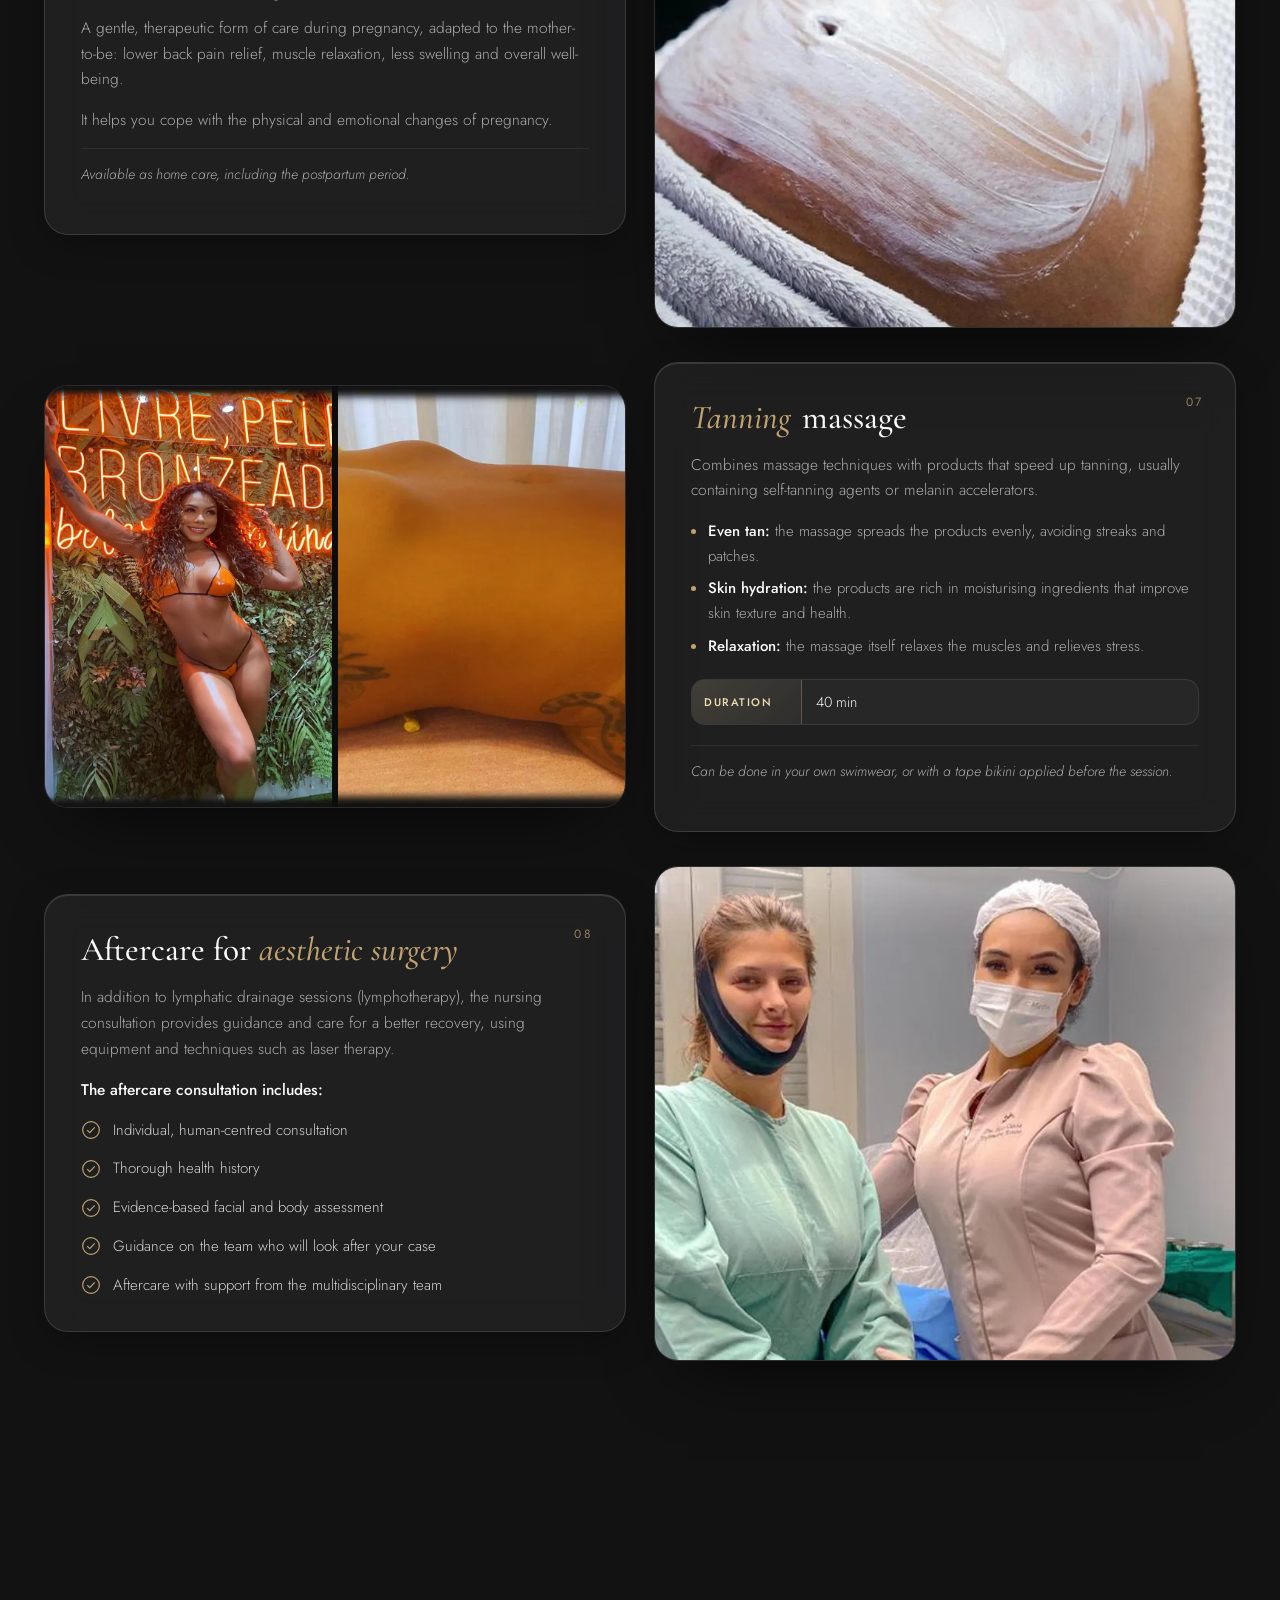
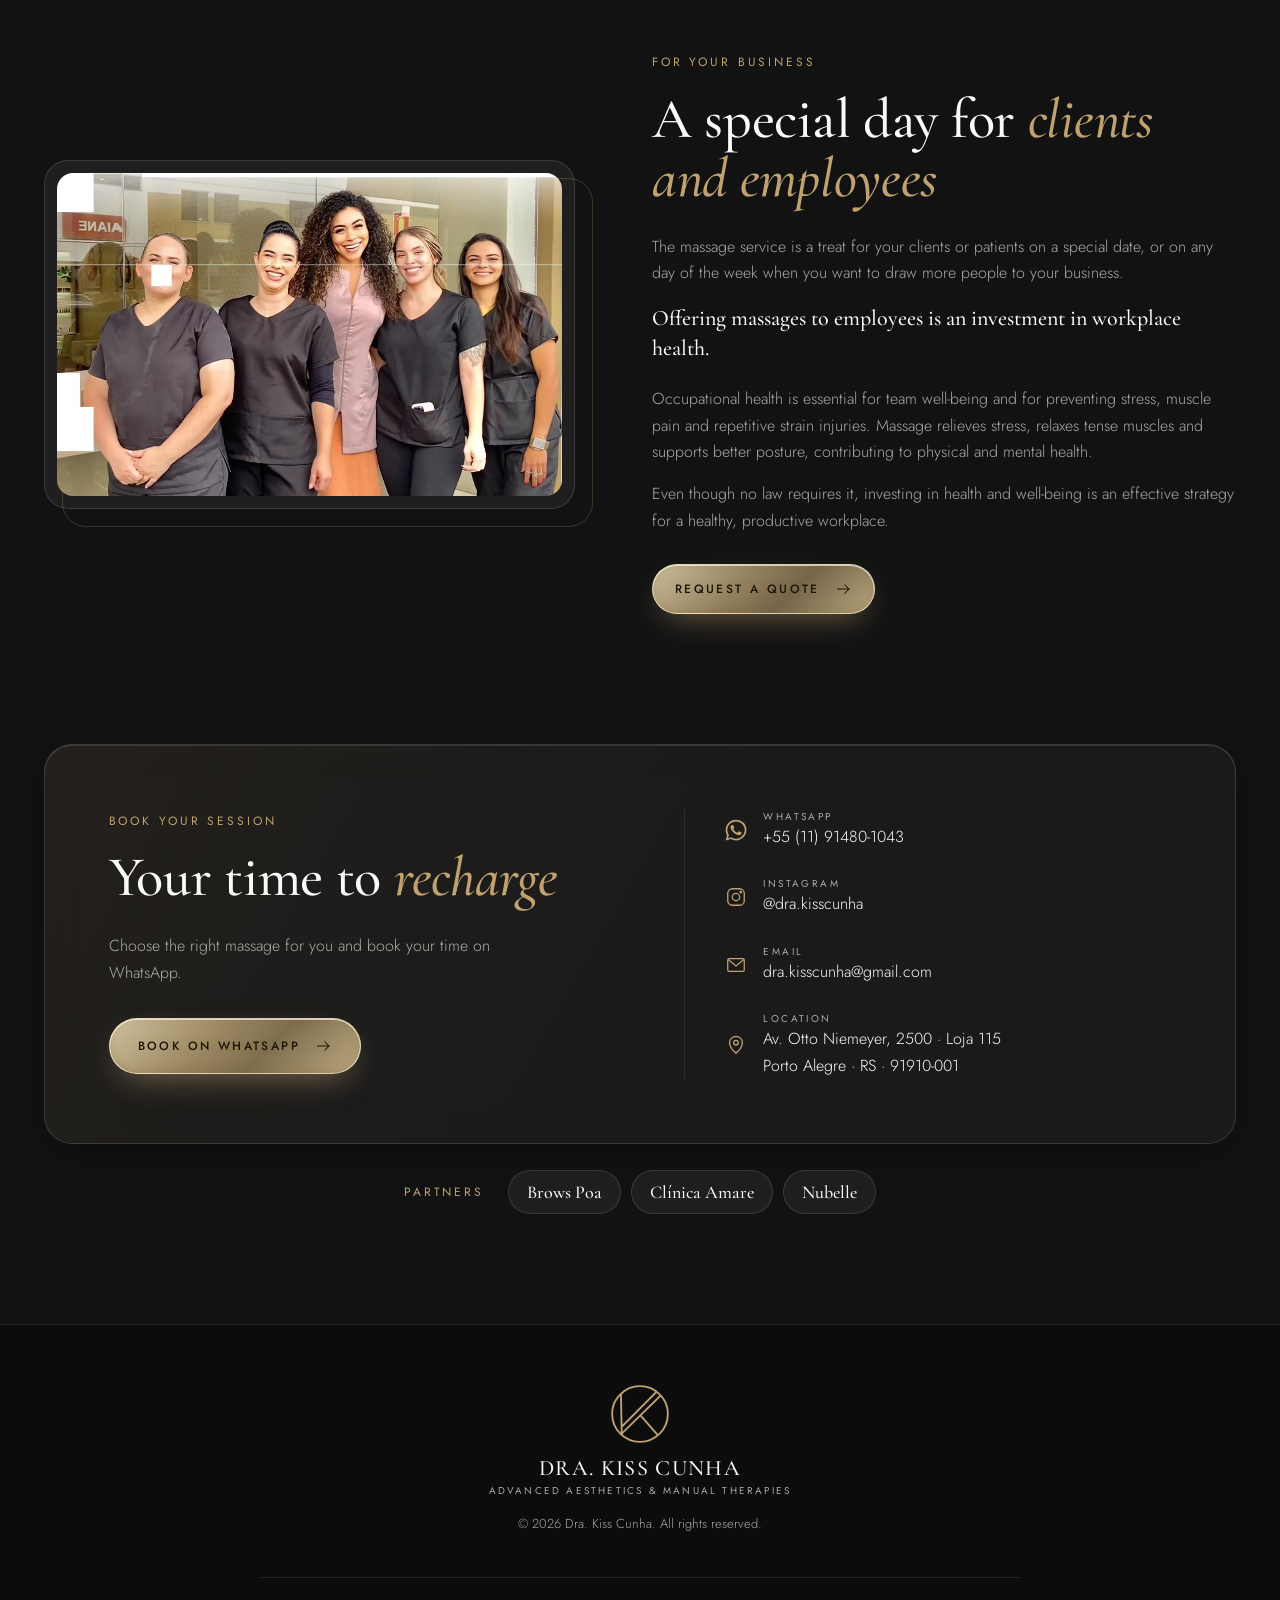
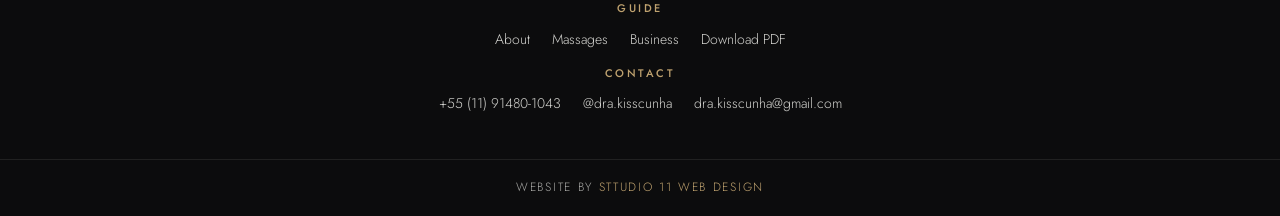
==== commit 55e3f24f: "Domínio www.kisscunha.com.br na Vercel: vercel.json (/lista, /blank, cache, noindex no guia) e prévi" ====
--- a/guia-terapias-s8estc/index.html
+++ b/guia-terapias-s8estc/index.html
@@ -12,10 +12,10 @@
   <meta property="og:site_name" content="Dra. Kiss Cunha">
   <meta property="og:title" content="Terapias manuais · Guia exclusivo">
   <meta property="og:description" content="Descubra o poder curativo das terapias manuais com a Dra. Kiss Cunha.">
-  <meta property="og:image" content="https://sttudioonze-sketch.github.io/kiss-cunha/guia-terapias-s8estc/capa-retrato.jpg">
+  <meta property="og:image" content="https://www.kisscunha.com.br/guia-terapias-s8estc/capa-retrato.jpg">
   <meta property="og:image:width" content="1200">
   <meta property="og:image:height" content="630">
-  <meta property="og:url" content="https://sttudioonze-sketch.github.io/kiss-cunha/guia-terapias-s8estc/">
+  <meta property="og:url" content="https://www.kisscunha.com.br/guia-terapias-s8estc/">
   <meta property="og:locale" content="pt_BR">
   <meta name="twitter:card" content="summary_large_image">
   <link rel="icon" href="../img/icones/favicon.svg" type="image/svg+xml">
@@ -25,8 +25,8 @@
   <link rel="preconnect" href="https://fonts.gstatic.com" crossorigin>
   <link href="https://fonts.googleapis.com/css2?family=Cormorant+Garamond:ital,wght@0,400;0,500;0,600;1,500&family=Six+Caps&family=Jost:wght@300;400;500&display=swap" rel="stylesheet">
   <link rel="preload" as="image" href="img/hero-recorte.webp">
-  <link rel="stylesheet" href="../css/site.css?v=202609290009">
-  <link rel="stylesheet" href="../css/guia.css?v=202609290009">
+  <link rel="stylesheet" href="../css/site.css?v=202610052231">
+  <link rel="stylesheet" href="../css/guia.css?v=202610052231">
 </head>
 <body class="guia">
 
@@ -320,8 +320,8 @@
 
 <a class="wa-flutua oculto" href="#" data-wa="gostaria de agendar uma sessão de terapia manual" aria-label="Agendar pelo WhatsApp"><svg><use href="#wa"/></svg></a>
 
-<script src="../js/site.js?v=202609290009"></script>
-<script src="../js/efeitos.js?v=202609290009"></script>
-<script src="../js/i18n.js?v=202609290009"></script>
+<script src="../js/site.js?v=202610052231"></script>
+<script src="../js/efeitos.js?v=202610052231"></script>
+<script src="../js/i18n.js?v=202610052231"></script>
 </body>
 </html>
